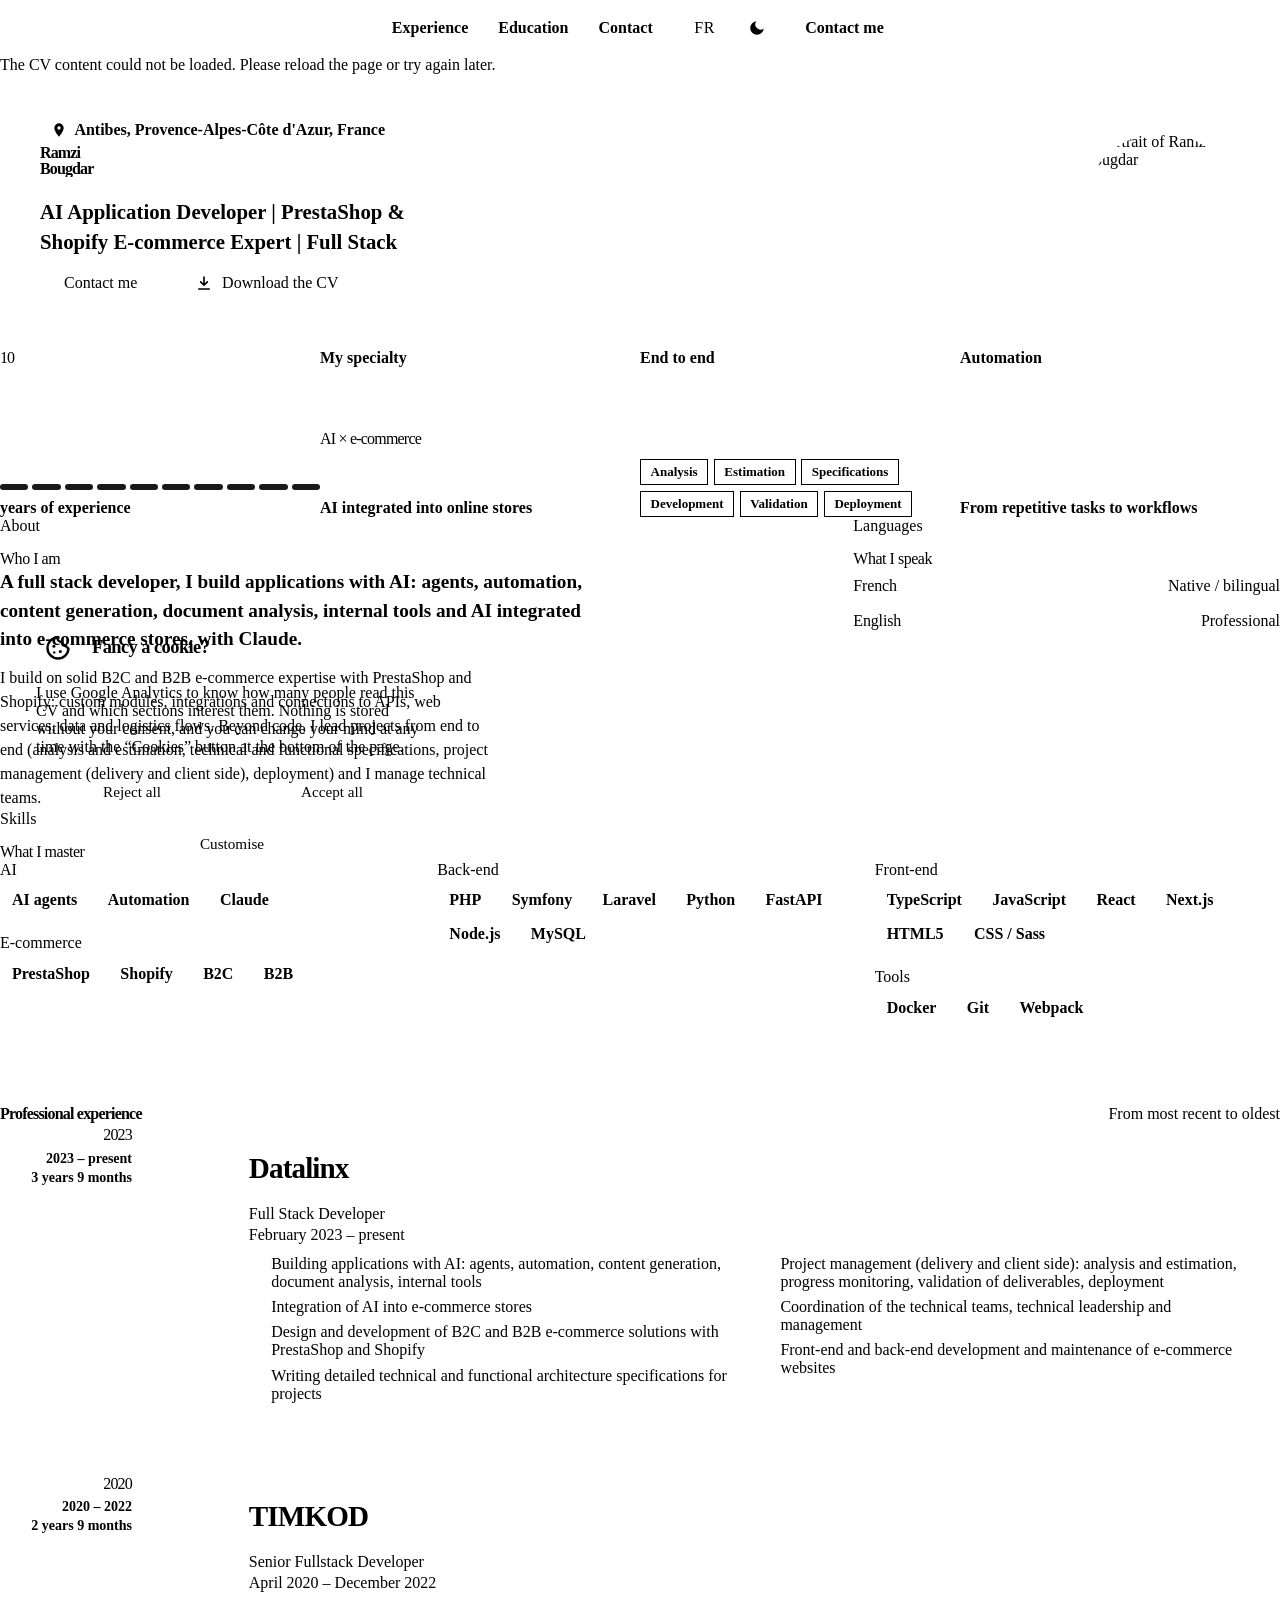
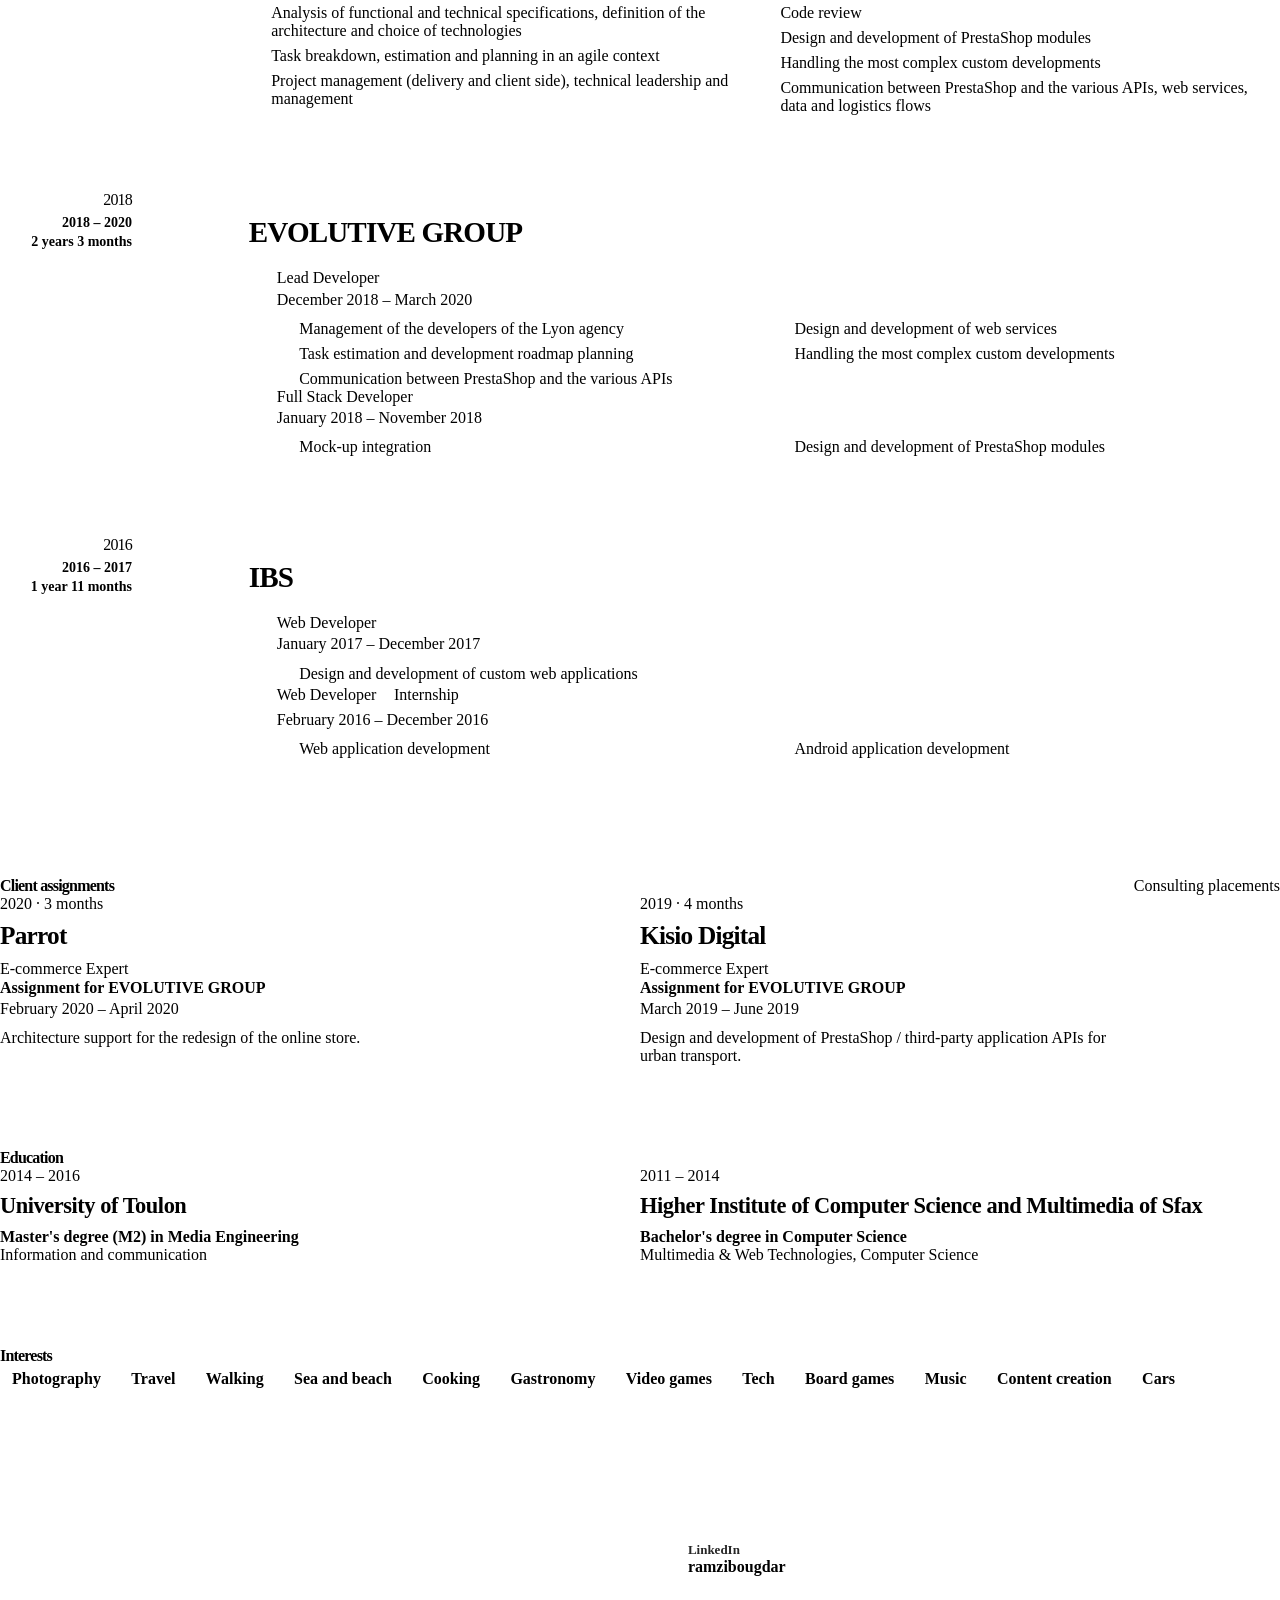
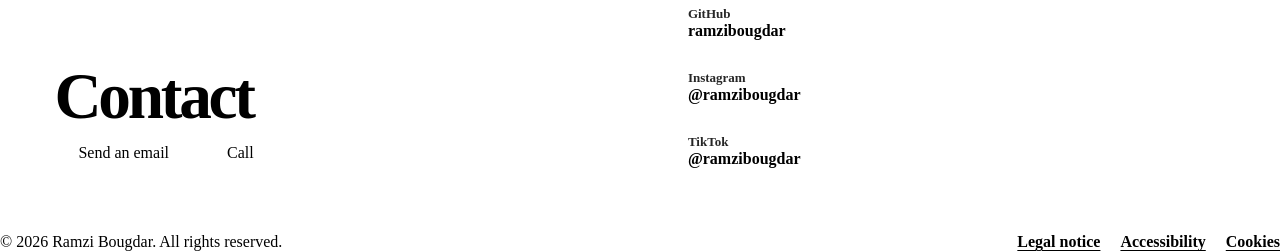
==== en/index.html @ 8396e228 "Fix dateModified format and keep the wide share image - ProfilePage.dateModified is now a full ISO 8" ====
<!DOCTYPE html>
<html lang="en" data-root="../">
<head>
  <meta charset="utf-8">
  <meta name="viewport" content="width=device-width, initial-scale=1">
  <!-- Search engine title (~60 characters) and description (~150 characters) of this language page -->
  <title>Ramzi Bougdar – AI Application Developer &amp; E-commerce Expert</title>
  <meta name="description" content="Full stack developer in Antibes, France: AI applications with Claude (agents, automation) and B2C/B2B e-commerce solutions on PrestaShop and Shopify.">
  <meta name="color-scheme" content="light dark">
  <!--
    Google Consent Mode v2: every storage is denied by default, before Google Tag Manager loads.
    A choice made in the cookie banner (js/consent.js, localStorage "consent", 6 months) is applied at once.
  -->
  <script>
    window.dataLayer = window.dataLayer || [];
    function gtag() { window.dataLayer.push(arguments); }
    gtag('consent', 'default', {
      ad_storage: 'denied', ad_user_data: 'denied', ad_personalization: 'denied',
      analytics_storage: 'denied', functionality_storage: 'granted', security_storage: 'granted',
      wait_for_update: 500
    });
    gtag('set', 'ads_data_redaction', true);
    (function () {
      var c = null;
      try { c = JSON.parse(localStorage.getItem('consent')); } catch (e) { /* storage unavailable */ }
      if (c && c.version === 1 && Date.now() - c.date < 182 * 24 * 3600 * 1000) {
        var ads = c.ads ? 'granted' : 'denied';
        gtag('consent', 'update', { analytics_storage: c.analytics ? 'granted' : 'denied', ad_storage: ads, ad_user_data: ads, ad_personalization: ads });
      }
    })();
  </script>
  <!-- Google Tag Manager -->
  <script>(function(w,d,s,l,i){w[l]=w[l]||[];w[l].push({'gtm.start':
  new Date().getTime(),event:'gtm.js'});var f=d.getElementsByTagName(s)[0],
  j=d.createElement(s),dl=l!='dataLayer'?'&l='+l:'';j.async=true;j.src=
  'https://www.googletagmanager.com/gtm.js?id='+i+dl;f.parentNode.insertBefore(j,f);
  })(window,document,'script','dataLayer','GTM-W86L38PQ');</script>
  <!-- End Google Tag Manager -->
  <!-- Canonical, language alternates and social cards, generated by scripts/generate-metadata.js -->
  <link rel="canonical" href="https://ramzibougdar.github.io/en/">
  <link rel="alternate" hreflang="en" href="https://ramzibougdar.github.io/en/">
  <link rel="alternate" hreflang="fr" href="https://ramzibougdar.github.io/fr/">
  <link rel="alternate" hreflang="x-default" href="https://ramzibougdar.github.io/">
  <meta property="og:type" content="profile">
  <meta property="og:site_name" content="Ramzi Bougdar">
  <meta property="og:title" content="Ramzi Bougdar – AI Application Developer &amp; E-commerce Expert">
  <meta property="og:description" content="Full stack developer in Antibes, France: AI applications with Claude (agents, automation) and B2C/B2B e-commerce solutions on PrestaShop and Shopify.">
  <meta property="og:url" content="https://ramzibougdar.github.io/en/">
  <meta property="og:locale" content="en_GB">
  <meta property="og:locale:alternate" content="fr_FR">
  <meta property="og:image" content="https://ramzibougdar.github.io/assets/img/og-image.png">
  <meta property="og:image:width" content="1200">
  <meta property="og:image:height" content="630">
  <meta property="og:image:alt" content="Ramzi Bougdar">
  <meta name="twitter:card" content="summary_large_image">
  <!-- /generated links -->
  <!-- Tab and home-screen icons (assets/icons/, favicon.ico at the root) -->
  <link rel="icon" href="../favicon.ico" sizes="48x48">
  <link rel="icon" type="image/png" sizes="32x32" href="../assets/icons/favicon-32.png">
  <link rel="icon" type="image/png" sizes="192x192" href="../assets/icons/icon-192.png">
  <link rel="apple-touch-icon" href="../assets/icons/apple-touch-icon.png">

  <!--
    Theme anti-flash script: runs before the first paint.
    It applies the theme forced by the URL (?theme=, not remembered) or the stored theme,
    and flags that JavaScript is active. With no choice, the CSS follows the system preference.
  -->
  <script>
    (function () {
      var root = document.documentElement;
      root.classList.add('js');
      var theme = new URLSearchParams(window.location.search).get('theme');
      try {
        theme = theme || localStorage.getItem('theme');
      } catch (e) { /* storage unavailable: keep the system preference */ }
      if (theme === 'light' || theme === 'dark') {
        root.setAttribute('data-theme', theme);
      }
      // Safety net: if a script fails to load, hidden content is revealed after 3 s.
      window.setTimeout(function () { root.classList.add('cv-ready'); }, 3000);
    })();
  </script>

  <!-- Fonts: Unbounded (headings, stats) and Manrope (text), variable versions -->
  <link rel="preconnect" href="https://fonts.googleapis.com">
  <link rel="preconnect" href="https://fonts.gstatic.com" crossorigin>
  <link rel="stylesheet" href="https://fonts.googleapis.com/css2?family=Manrope:wght@400..800&amp;family=Unbounded:wght@500..900&amp;display=swap">

  <link rel="stylesheet" href="../css/tokens.css">
  <link rel="stylesheet" href="../css/style.css">
  <link rel="stylesheet" href="../css/print.css" media="print">
  <link rel="stylesheet" href="../css/pdf.css" media="print">

  <!-- Scripts (defer: run in this order, after HTML parsing; work over file://).
       1. Data, language strings, calculations and logo paths, 2. rendering and UI (work on their own),
       3. GSAP 3.13.0 from cdnjs (pinned version + SRI), 4. animation module (inert without GSAP). -->
  <script src="../data/cv.js" defer></script>
  <script src="../js/i18n.js" defer></script>
  <script src="../js/calc.js" defer></script>
  <script src="../js/icons.js" defer></script>
  <script src="../js/main.js" defer></script>
  <script src="../js/consent.js" defer></script>
  <script src="https://cdnjs.cloudflare.com/ajax/libs/gsap/3.13.0/gsap.min.js" integrity="sha512-NcZdtrT77bJr4STcmsGAESr06BYGE8woZdSdEgqnpyqac7sugNO+Tr4bGwGF3MsnEkGKhU2KL2xh6Ec+BqsaHA==" crossorigin="anonymous" referrerpolicy="no-referrer" defer></script>
  <script src="https://cdnjs.cloudflare.com/ajax/libs/gsap/3.13.0/ScrollTrigger.min.js" integrity="sha512-P2IDYZfqSwjcSjX0BKeNhwRUH8zRPGlgcWl5n6gBLzdi4Y5/0O4zaXrtO4K9TZK6Hn1BenYpKowuCavNandERg==" crossorigin="anonymous" referrerpolicy="no-referrer" defer></script>
  <script src="../js/animations.js" defer></script>
  <!-- Structured data (schema.org JSON-LD), generated from data/cv.js by scripts/generate-metadata.js -->
  <script type="application/ld+json">
  {
    "@context": "https://schema.org",
    "@type": "ProfilePage",
    "@id": "https://ramzibougdar.github.io/en/",
    "url": "https://ramzibougdar.github.io/en/",
    "inLanguage": "en",
    "dateModified": "2026-10-17T00:00:00+02:00",
    "mainEntity": {
      "@type": "Person",
      "@id": "https://ramzibougdar.github.io/#person",
      "name": "Ramzi Bougdar",
      "url": "https://ramzibougdar.github.io/",
      "jobTitle": "AI Application Developer | PrestaShop & Shopify E-commerce Expert | Full Stack",
      "description": "A full stack developer, I build applications with AI: agents, automation, content generation, document analysis, internal tools and AI integrated into e-commerce stores, with Claude.",
      "image": "https://ramzibougdar.github.io/assets/img/ramzi-bougdar.jpg",
      "address": {
        "@type": "PostalAddress",
        "addressLocality": "Antibes",
        "addressRegion": "Provence-Alpes-Côte d'Azur",
        "addressCountry": "France"
      },
      "worksFor": {
        "@type": "Organization",
        "name": "Datalinx"
      },
      "alumniOf": [
        {
          "@type": "EducationalOrganization",
          "name": "University of Toulon"
        },
        {
          "@type": "EducationalOrganization",
          "name": "Higher Institute of Computer Science and Multimedia of Sfax"
        }
      ],
      "knowsAbout": [
        "AI agents",
        "Automation",
        "Claude",
        "PrestaShop",
        "Shopify",
        "B2C",
        "B2B",
        "PHP",
        "Symfony",
        "Laravel",
        "Python",
        "FastAPI",
        "Node.js",
        "MySQL",
        "TypeScript",
        "JavaScript",
        "React",
        "Next.js",
        "HTML5",
        "CSS / Sass",
        "Docker",
        "Git",
        "Webpack"
      ],
      "knowsLanguage": [
        "French",
        "English"
      ],
      "sameAs": [
        "https://www.linkedin.com/in/ramzibougdar",
        "https://github.com/ramzibougdar",
        "https://www.instagram.com/ramzibougdar/",
        "https://www.tiktok.com/@ramzibougdar"
      ]
    }
  }
  </script>
</head>
<body>
  <!-- Skip link: first focusable element on the page -->
  <a class="skip-link" href="#content">Skip to content</a>

  <!-- Cookie banner (js/consent.js, Google Consent Mode v2): non-modal dialog shown while no choice
       is stored, and from the "Cookies" footer button. Never shown without JavaScript (nothing is measured then). -->
  <dialog id="consent" class="consent" aria-labelledby="title-consent" aria-describedby="text-consent">
    <div class="consent__header">
      <span class="consent__icon"><svg aria-hidden="true" focusable="false" width="28" height="28" viewBox="0 0 24 24"><path d="M21 12.3A9 9 0 1 1 11.7 3a3 3 0 0 0 3.6 3.6 3 3 0 0 0 3.6 3.6 3 3 0 0 0 2.1 2.1Z" fill="none" stroke="currentColor" stroke-width="2" stroke-linejoin="round"/><circle cx="8.5" cy="10.5" r="1.3" fill="currentColor"/><circle cx="14" cy="15" r="1.3" fill="currentColor"/><circle cx="8.8" cy="15.8" r="1" fill="currentColor"/></svg></span>
      <h2 id="title-consent" class="consent__title">Fancy a cookie?</h2>
    </div>
    <p id="text-consent">I use Google Analytics to know how many people read this CV and which sections interest them. Nothing is stored without your consent, and you can change your mind at any time with the “Cookies” button at the bottom of the page.</p>
    <form class="consent__choices" hidden>
      <fieldset>
        <legend class="visually-hidden">Your choices, purpose by purpose</legend>
        <label class="consent__option"><input type="checkbox" name="analytics"><span class="consent__switch" aria-hidden="true"></span><span><strong>Audience measurement</strong><small>Google Analytics: pages viewed, visit length, device type, country.</small></span></label>
        <label class="consent__option"><input type="checkbox" name="ads"><span class="consent__switch" aria-hidden="true"></span><span><strong>Advertising</strong><small>Google: visit data shared for personalised advertising (Google Signals, Google Ads).</small></span></label>
      </fieldset>
    </form>
    <div class="consent__actions">
      <button type="button" class="button button--inverse" data-consent="deny">Reject all</button>
      <button type="button" class="button button--inverse" data-consent="accept">Accept all</button>
      <button type="button" class="button button--light" data-consent="customize" aria-expanded="false">Customise</button>
      <button type="button" class="button button--light" data-consent="save" hidden>Save my choices</button>
    </div>
  </dialog>

  <!-- ========== Sticky floating bar (M10 progress, M12 menu, M13 theme) ========== -->
  <header class="bar">
    <div class="bar__inner">
      <nav id="menu" class="menu" aria-label="Sections">
        <ul class="menu__list">
          <li><a href="#experience">Experience</a></li>
          <li><a href="#education">Education</a></li>
          <li><a href="#contact">Contact</a></li>
        </ul>
      </nav>

      <div class="bar__actions">
      <!-- Language switch: link to the same page in the other language (same anchors) -->
      <a class="lang-switch" href="../fr/" hreflang="fr" lang="fr" data-lang-switch>FR<span class="visually-hidden"> – version française</span></a>

      <!-- Light/dark toggle: aria-pressed="true" when the dark theme is active -->
      <button type="button" id="theme-button" class="button-round" aria-pressed="false">
        <svg class="icon-moon" aria-hidden="true" focusable="false" width="18" height="18" viewBox="0 0 24 24"><path d="M21 12.8A9 9 0 1 1 11.2 3a7 7 0 0 0 9.8 9.8z" fill="currentColor"/></svg>
        <svg class="icon-sun" aria-hidden="true" focusable="false" width="20" height="20" viewBox="0 0 24 24"><circle cx="12" cy="12" r="4.5" fill="currentColor"/><path d="M12 2v2.5M12 19.5V22M4.2 4.2l1.8 1.8M18 18l1.8 1.8M2 12h2.5M19.5 12H22M4.2 19.8 6 18M18 6l1.8-1.8" stroke="currentColor" stroke-width="2" stroke-linecap="round"/></svg>
        <span class="visually-hidden">Dark theme</span>
      </button>

      <!-- Menu button: shown only on small screens when JavaScript is active -->
      <button type="button" id="menu-button" class="button-round bar__menu" aria-expanded="false" aria-controls="menu">
        <svg aria-hidden="true" focusable="false" width="20" height="20" viewBox="0 0 24 24"><path d="M4 7h16M4 12h16M4 17h16" stroke="currentColor" stroke-width="2" stroke-linecap="round" fill="none"/></svg>
        <span class="visually-hidden">Menu</span>
      </button>

      <a class="bar__cta" href="#contact">Contact me</a>
      </div>
    </div>
    <!-- Reading progress, at the top of the page across the full width -->
    <div class="progress" aria-hidden="true"><span data-anim="progress"></span></div>
  </header>

  <main id="content" tabindex="-1">
    <!-- Error area announced to assistive technologies (CV failed to load) -->
    <div id="error" class="error" role="alert" hidden></div>

    <!-- ========== Opening bento (M1 entrance, M2 counters, M3 halos, M4 tilt) ========== -->
    <div class="bento" id="top">
      <section class="tile tile--hero" aria-labelledby="name" data-anim="hero">
        <div class="halos" aria-hidden="true">
          <span class="halo halo--1" data-anim="halo"></span>
          <span class="halo halo--2" data-anim="halo"></span>
          <span class="halo halo--3" data-anim="halo"></span>
        </div>
        <div class="hero__top">
          <p class="hero__location" data-anim="hero-text"><svg class="hero__pin" aria-hidden="true" focusable="false" width="16" height="16" viewBox="0 0 24 24"><path d="M12 2a7 7 0 0 0-7 7c0 5.2 7 13 7 13s7-7.8 7-13a7 7 0 0 0-7-7zm0 9.5A2.5 2.5 0 1 1 12 6.5a2.5 2.5 0 0 1 0 5z" fill="currentColor"/></svg><span data-render="location"><!-- prerendered -->Antibes, Provence-Alpes-Côte d'Azur, France<!-- /prerendered --></span></p>
          <!-- Optional photo (profile.photo in data/cv.js): rendered only when it is set -->
          <div class="hero__photo" data-render="photo" data-anim="hero-text"><!-- prerendered --><img src="../assets/img/ramzi-bougdar.jpg" alt="Portrait of Ramzi Bougdar" width="400" height="400" decoding="async" fetchpriority="high"><!-- /prerendered --></div>
        </div>
        <div>
          <h1 id="name" data-render="name"><!-- prerendered --><span class="visually-hidden">Ramzi Bougdar</span><span aria-hidden="true"><span class="name__word"><span class="name__letter" data-anim="name-letter">R</span><span class="name__letter" data-anim="name-letter">a</span><span class="name__letter" data-anim="name-letter">m</span><span class="name__letter" data-anim="name-letter">z</span><span class="name__letter" data-anim="name-letter">i</span></span><span class="name__word"><span class="name__letter" data-anim="name-letter">B</span><span class="name__letter" data-anim="name-letter">o</span><span class="name__letter" data-anim="name-letter">u</span><span class="name__letter" data-anim="name-letter">g</span><span class="name__letter" data-anim="name-letter">d</span><span class="name__letter" data-anim="name-letter">a</span><span class="name__letter" data-anim="name-letter">r</span></span></span><!-- /prerendered --></h1>
          <p class="hero__title" data-render="title" data-anim="hero-text"><!-- prerendered -->AI Application Developer | PrestaShop &amp; Shopify E-commerce Expert | Full Stack<!-- /prerendered --></p>
        </div>
        <div class="hero__actions" data-anim="hero-text">
          <a class="button button--primary" href="#contact">Contact me</a>
          <!-- Download link for the static PDF; replaced by « Imprimer » if the file is missing -->
          <a id="pdf-button" class="button button--light" href="../assets/CV-Ramzi-Bougdar-en.pdf" download>
            <svg aria-hidden="true" focusable="false" width="18" height="18" viewBox="0 0 24 24"><path d="M12 4v11m0 0-4.5-4.5M12 15l4.5-4.5M5 20h14" fill="none" stroke="currentColor" stroke-width="2.2" stroke-linecap="round" stroke-linejoin="round"/></svg>
            Download the CV<span class="visually-hidden"> (PDF)</span>
          </a>
        </div>
      </section>

      <div class="bento__stats" data-render="stats"><!-- prerendered --><p class="tile stat stat--accent stat--wide" data-anim="tile" data-anim-tilt="4"><data class="stat__value" value="10" data-anim="counter"><span aria-hidden="true">10</span><span class="visually-hidden">10</span></data><span class="stat__bottom"><span class="stat__ticks" aria-hidden="true"><i></i><i></i><i></i><i></i><i></i><i></i><i></i><i></i><i></i><i></i></span><span class="stat__label"> years of experience</span></span></p><div class="tile stat strength stat--gradient" data-anim="tile" data-anim-tilt="4"><span class="stat__label">My specialty</span><p class="strength__title"><span class="nowrap">AI</span> <span class="nowrap">×</span> <span class="nowrap">e-commerce</span></p><p class="strength__detail">AI integrated into online stores</p></div><div class="tile stat strength stat--active" data-anim="tile" data-anim-tilt="4"><span class="stat__label">End to end</span><ol class="strength__steps"><li>Analysis</li><li>Estimation</li><li>Specifications</li><li>Development</li><li>Validation</li><li>Deployment</li></ol></div><div class="tile stat strength stat--warm" data-anim="tile" data-anim-tilt="4"><span class="stat__label">Automation</span><p class="strength__detail">From repetitive tasks to workflows</p></div><!-- /prerendered --></div>

      <section id="about" class="tile tile--about" aria-labelledby="title-about" tabindex="-1" data-anim="tile">
        <h2 class="tile__title" id="title-about">About</h2>
        <p class="tile__tagline">Who I am</p>
        <div data-render="about"><!-- prerendered --><p class="about__text">A full stack developer, I build applications with AI: agents, automation, content generation, document analysis, internal tools and AI integrated into e-commerce stores, with Claude.</p><p class="about__text">I build on solid B2C and B2B e-commerce expertise with PrestaShop and Shopify: custom modules, integrations and connections to APIs, web services, data and logistics flows. Beyond code, I lead projects from end to end (analysis and estimation, technical and functional specifications, project management (delivery and client side), deployment) and I manage technical teams.</p><!-- /prerendered --></div>
      </section>

      <section id="languages" class="tile tile--languages" aria-labelledby="title-languages" tabindex="-1" data-anim="tile">
        <h2 class="tile__title" id="title-languages">Languages</h2>
        <p class="tile__tagline">What I speak</p>
        <div data-render="languages"><!-- prerendered --><ul class="languages"><li><span class="languages__name">French</span><span class="small">Native / bilingual</span></li><li><span class="languages__name">English</span><span class="small">Professional</span></li></ul><!-- /prerendered --></div>
      </section>

      <section id="skills" class="tile tile--skills" aria-labelledby="title-skills" tabindex="-1" data-anim="tile">
        <h2 class="tile__title" id="title-skills">Skills</h2>
        <p class="tile__tagline">What I master</p>
        <div data-render="skills"><!-- prerendered --><dl class="skills"><div class="skills__group"><dt>AI</dt><dd><ul class="tags"><li>AI agents</li><li>Automation</li><li>Claude</li></ul></dd></div><div class="skills__group"><dt>E-commerce</dt><dd><ul class="tags"><li>PrestaShop</li><li>Shopify</li><li>B2C</li><li>B2B</li></ul></dd></div><div class="skills__group"><dt>Back-end</dt><dd><ul class="tags"><li>PHP</li><li>Symfony</li><li>Laravel</li><li>Python</li><li>FastAPI</li><li>Node.js</li><li>MySQL</li></ul></dd></div><div class="skills__group"><dt>Front-end</dt><dd><ul class="tags"><li>TypeScript</li><li>JavaScript</li><li>React</li><li>Next.js</li><li>HTML5</li><li>CSS / Sass</li></ul></dd></div><div class="skills__group"><dt>Tools</dt><dd><ul class="tags"><li>Docker</li><li>Git</li><li>Webpack</li></ul></dd></div></dl><!-- /prerendered --></div>
      </section>
    </div>

    <!-- ========== Work experience: timeline (M7, M8, M9) ========== -->
    <section id="experience" class="section" aria-labelledby="title-experience" tabindex="-1">
      <div class="section__header" data-anim="reveal">
        <h2 id="title-experience">Professional experience</h2>
        <p class="small">From most recent to oldest</p>
      </div>
      <div data-render="timeline"><!-- prerendered --><div class="timeline-frame"><div class="timeline__rail" aria-hidden="true"><span class="timeline__line" data-anim="line"></span></div><ol class="timeline" reversed=""><li class="step step--current" id="exp-0"><div class="step__date" data-anim="date"><span class="step__year">2023</span><span class="step__range"><span>2023 – present</span><span>3 years 9 months</span></span></div><div class="step__node" aria-hidden="true"><i data-anim="node"></i></div><article class="step__tile" aria-labelledby="title-exp-0" data-anim="reveal"><header class="card__header"><h3 id="title-exp-0">Datalinx</h3></header><div class="positions" id="body-0"><div class="position"><h4>Full Stack Developer</h4><p class="position__meta"><time datetime="2023-02">February 2023</time> – present</p><ul class="position__missions"><li>Building applications with AI: agents, automation, content generation, document analysis, internal tools</li><li>Integration of AI into e-commerce stores</li><li>Design and development of B2C and B2B e-commerce solutions with PrestaShop and Shopify</li><li>Writing detailed technical and functional architecture specifications for projects</li><li>Project management (delivery and client side): analysis and estimation, progress monitoring, validation of deliverables, deployment</li><li>Coordination of the technical teams, technical leadership and management</li><li>Front-end and back-end development and maintenance of e-commerce websites</li></ul></div></div></article></li><li class="step" id="exp-1"><div class="step__date" data-anim="date"><span class="step__year">2020</span><span class="step__range"><span>2020 – 2022</span><span>2 years 9 months</span></span></div><div class="step__node" aria-hidden="true"><i data-anim="node"></i></div><article class="step__tile" aria-labelledby="title-exp-1" data-anim="reveal"><header class="card__header"><h3 id="title-exp-1">TIMKOD</h3></header><div class="positions" id="body-1"><div class="position"><h4>Senior Fullstack Developer</h4><p class="position__meta"><time datetime="2020-04">April 2020</time> – <time datetime="2022-12">December 2022</time></p><ul class="position__missions"><li>Analysis of functional and technical specifications, definition of the architecture and choice of technologies</li><li>Task breakdown, estimation and planning in an agile context</li><li>Project management (delivery and client side), technical leadership and management</li><li>Code review</li><li>Design and development of PrestaShop modules</li><li>Handling the most complex custom developments</li><li>Communication between PrestaShop and the various APIs, web services, data and logistics flows</li></ul></div></div></article></li><li class="step" id="exp-4"><div class="step__date" data-anim="date"><span class="step__year">2018</span><span class="step__range"><span>2018 – 2020</span><span>2 years 3 months</span></span></div><div class="step__node" aria-hidden="true"><i data-anim="node"></i></div><article class="step__tile" aria-labelledby="title-exp-4" data-anim="reveal"><header class="card__header"><h3 id="title-exp-4">EVOLUTIVE GROUP</h3></header><div class="positions positions--multi" id="body-2"><div class="position"><h4>Lead Developer</h4><p class="position__meta"><time datetime="2018-12">December 2018</time> – <time datetime="2020-03">March 2020</time></p><ul class="position__missions"><li>Management of the developers of the Lyon agency</li><li>Task estimation and development roadmap planning</li><li>Communication between PrestaShop and the various APIs</li><li>Design and development of web services</li><li>Handling the most complex custom developments</li></ul></div><div class="position"><h4>Full Stack Developer</h4><p class="position__meta"><time datetime="2018-01">January 2018</time> – <time datetime="2018-11">November 2018</time></p><ul class="position__missions"><li>Mock-up integration</li><li>Design and development of PrestaShop modules</li></ul></div></div></article></li><li class="step" id="exp-5"><div class="step__date" data-anim="date"><span class="step__year">2016</span><span class="step__range"><span>2016 – 2017</span><span>1 year 11 months</span></span></div><div class="step__node" aria-hidden="true"><i data-anim="node"></i></div><article class="step__tile" aria-labelledby="title-exp-5" data-anim="reveal"><header class="card__header"><h3 id="title-exp-5">IBS</h3></header><div class="positions positions--multi" id="body-3"><div class="position"><h4>Web Developer</h4><p class="position__meta"><time datetime="2017-01">January 2017</time> – <time datetime="2017-12">December 2017</time></p><ul class="position__missions"><li>Design and development of custom web applications</li></ul></div><div class="position"><h4>Web Developer<span class="badge badge--internship">Internship</span></h4><p class="position__meta"><time datetime="2016-02">February 2016</time> – <time datetime="2016-12">December 2016</time></p><ul class="position__missions"><li>Web application development</li><li>Android application development</li></ul></div></div></article></li></ol></div><!-- /prerendered --></div>
    </section>

    <!-- ========== Client missions (positions of type "mission") ========== -->
    <section id="missions" class="section" aria-labelledby="title-missions" tabindex="-1">
      <div class="section__header" data-anim="reveal">
        <h2 id="title-missions">Client assignments</h2>
        <p class="small">Consulting placements</p>
      </div>
      <div data-render="missions"><!-- prerendered --><ul class="missions"><li class="tile tile--mission" id="exp-2" data-anim="reveal"><p class="small">2020<span aria-hidden="true"> · </span>3 months</p><h3 id="title-exp-2">Parrot</h3><div class="position"><h4>E-commerce Expert</h4><p class="position__via">Assignment for EVOLUTIVE GROUP</p><p class="position__meta"><time datetime="2020-02">February 2020</time> – <time datetime="2020-04">April 2020</time></p><p class="position__desc">Architecture support for the redesign of the online store.</p></div></li><li class="tile tile--mission" id="exp-3" data-anim="reveal"><p class="small">2019<span aria-hidden="true"> · </span>4 months</p><h3 id="title-exp-3">Kisio Digital</h3><div class="position"><h4>E-commerce Expert</h4><p class="position__via">Assignment for EVOLUTIVE GROUP</p><p class="position__meta"><time datetime="2019-03">March 2019</time> – <time datetime="2019-06">June 2019</time></p><p class="position__desc">Design and development of PrestaShop / third-party application APIs for urban transport.</p></div></li></ul><!-- /prerendered --></div>
    </section>

    <!-- ========== Education ========== -->
    <section id="education" class="section" aria-labelledby="title-education" tabindex="-1">
      <div class="section__header" data-anim="reveal"><h2 id="title-education">Education</h2></div>
      <div data-render="education"><!-- prerendered --><ul class="education"><li class="tile tile--education" data-anim="reveal"><p class="small"><time datetime="2014">2014</time> – <time datetime="2016">2016</time></p><h3>University of Toulon</h3><p class="education__degree">Master's degree (M2) in Media Engineering</p><p class="small">Information and communication</p></li><li class="tile tile--education" data-anim="reveal"><p class="small"><time datetime="2011">2011</time> – <time datetime="2014">2014</time></p><h3>Higher Institute of Computer Science and Multimedia of Sfax</h3><p class="education__degree">Bachelor's degree in Computer Science</p><p class="small">Multimedia &amp; Web Technologies, Computer Science</p></li></ul><!-- /prerendered --></div>
    </section>

    <section id="hobbies" class="section" aria-labelledby="title-hobbies" tabindex="-1">
      <div class="section__header" data-anim="reveal"><h2 id="title-hobbies">Interests</h2></div>
      <div data-render="hobbies"><!-- prerendered --><div class="tile" data-anim="reveal"><ul class="tags"><li>Photography</li><li>Travel</li><li>Walking</li><li>Sea and beach</li><li>Cooking</li><li>Gastronomy</li><li>Video games</li><li>Tech</li><li>Board games</li><li>Music</li><li>Content creation</li><li>Cars</li></ul></div><!-- /prerendered --></div>
    </section>

    <!-- ========== Contact ========== -->
    <section id="contact" class="section tile tile--contact" aria-labelledby="title-contact" tabindex="-1" data-anim="reveal">
      <div class="contact__header">
        <h2 id="title-contact">Contact</h2>
        <!-- Email and phone: inserted into the page only on click (no bots, no indexing) -->
        <div class="contact__actions" data-render="contact-actions"><!-- prerendered --><a href="#contact" class="button button--inverse contact__direct" data-label="Email"><span>Send an email</span></a><a href="#contact" class="button button--inverse contact__direct" data-label="Phone"><span>Call</span></a><!-- /prerendered --></div>
      </div>
      <div data-render="contact"><!-- prerendered --><ul class="contact__links" id="contact-list"><li><a href="https://www.linkedin.com/in/ramzibougdar?utm_source=website&utm_campaign=github" target="_blank" rel="noopener"><span class="contact__text"><small>LinkedIn</small>ramzibougdar</span><span class="visually-hidden"> (new tab)</span></a></li><li><a href="https://github.com/ramzibougdar?utm_source=website&utm_campaign=github" target="_blank" rel="noopener"><span class="contact__text"><small>GitHub</small>ramzibougdar</span><span class="visually-hidden"> (new tab)</span></a></li><li><a href="https://www.instagram.com/ramzibougdar/?utm_source=website&utm_campaign=github" target="_blank" rel="noopener"><span class="contact__text"><small>Instagram</small>@ramzibougdar</span><span class="visually-hidden"> (new tab)</span></a></li><li><a href="https://www.tiktok.com/@ramzibougdar?utm_source=website&utm_campaign=github" target="_blank" rel="noopener"><span class="contact__text"><small>TikTok</small>@ramzibougdar</span><span class="visually-hidden"> (new tab)</span></a></li></ul><!-- /prerendered --></div>
    </section>
  </main>

  <footer class="footer">
    <p data-render="signature"><!-- prerendered -->© 2026 Ramzi Bougdar. All rights reserved.<!-- /prerendered --></p>
    <!-- Footer dialogs (main.js); without JavaScript, the links anchor to the same content -->
    <ul class="footer__links">
      <li><a class="footer__link" href="#legal" aria-haspopup="dialog">Legal notice</a></li>
      <li><a class="footer__link" href="#accessibility" aria-haspopup="dialog">Accessibility</a></li>
      <li><button type="button" class="footer__link" data-consent-open>Cookies</button></li>
    </ul>
  </footer>

  <!-- Legal notice: native modal (showModal), shown inline without JavaScript -->
  <dialog id="legal" class="modal" aria-labelledby="title-legal">
    <div class="modal__header">
      <h2 id="title-legal">Legal notice</h2>
      <form method="dialog">
        <button type="submit" class="button-round modal__close">
          <svg aria-hidden="true" focusable="false" width="18" height="18" viewBox="0 0 24 24"><path d="M6 6l12 12M18 6 6 18" fill="none" stroke="currentColor" stroke-width="2.4" stroke-linecap="round"/></svg>
          <span class="visually-hidden">Close</span>
        </button>
      </form>
    </div>
    <div class="modal__body">
      <h3>Publisher</h3>
      <p>This site is the personal CV of Ramzi Bougdar, who publishes it as a private individual. Publication director: Ramzi Bougdar. To reach him, <a href="#contact" data-close-modal>use the Contact section</a>.</p>

      <h3>Hosting</h3>
      <p>GitHub Pages, a service of GitHub, Inc., 88 Colin P. Kelly Jr. Street, San Francisco, CA 94107, United States. Phone: +1 877 448 4820.</p>

      <h3>Intellectual property</h3>
      <p>The texts and the photo on this site belong to Ramzi Bougdar; reproducing them without permission is prohibited. The names and logos of the technologies mentioned are trademarks of their respective owners; their pictograms come from Simple Icons (CC0 licence). Unbounded and Manrope fonts (SIL Open Font License); animations made with GSAP.</p>

      <h3>Personal data and cookies</h3>
      <p>This site collects no data through forms. Only with your consent, it measures its audience with Google Analytics, loaded by Google Tag Manager: pages viewed, visit length, device type and country, as statistics. Google Analytics then sets the <code>_ga</code> and <code>_ga_*</code> cookies (13 months at most). This data is processed by Google Ireland Ltd and may be transferred to the United States (Data Privacy Framework).</p>
      <p>Until you accept, no cookie is set (Google Consent Mode, version 2). Your choice is kept for 6 months on your device; you can change or withdraw it at any time with the “Cookies” button at the bottom of the page. Your browser also stores the theme and the language you chose; these preferences are sent to no one.</p>
      <p>To display the page, your IP address is sent to the host (GitHub), to Google Tag Manager and to the services that provide the fonts (Google Fonts) and the animation library (cdnjs, Cloudflare), under their own privacy policies.</p>
      <p>For any question about your data, <a href="#contact" data-close-modal>write to me from the Contact section</a>.</p>

      <p class="small">Last updated: 17 October 2026.</p>
    </div>
  </dialog>

  <!-- Accessibility statement: native modal dialog (showModal), shown inline on the page without JavaScript -->
  <dialog id="accessibility" class="modal" aria-labelledby="title-accessibility">
    <div class="modal__header">
      <h2 id="title-accessibility">Accessibility</h2>
      <form method="dialog">
        <button type="submit" class="button-round modal__close">
          <svg aria-hidden="true" focusable="false" width="18" height="18" viewBox="0 0 24 24"><path d="M6 6l12 12M18 6 6 18" fill="none" stroke="currentColor" stroke-width="2.4" stroke-linecap="round"/></svg>
          <span class="visually-hidden">Close</span>
        </button>
      </form>
    </div>
    <div class="modal__body">
      <p>This site aims to comply with <abbr title="Référentiel général d'amélioration de l'accessibilité" lang="fr">RGAA</abbr> 4.1, the French accessibility standard based on <abbr title="Web Content Accessibility Guidelines">WCAG</abbr> 2.1 level AA.</p>

      <h3>Compliance status</h3>
      <p>A self-assessment was carried out on 17 October 2026. No non-compliance was found on the applicable criteria. This is not a certified audit.</p>

      <h3>What is taken into account</h3>
      <ul>
        <li>Full keyboard navigation, with an always visible focus and a “Skip to content” link.</li>
        <li>Text contrast of at least 4.5:1, in both the light and the dark theme.</li>
        <li>Animations turned off if your system asks to reduce motion.</li>
        <li>Readable display in high contrast mode, with zoom up to 200% and on a 320 px screen.</li>
        <li>Content available without JavaScript, and a tagged PDF CV.</li>
      </ul>

      <h3>Known limitation</h3>
      <p>On the French version, a few common English terms (“Full Stack”, “workflows”) are not flagged as English to screen readers.</p>

      <h3>Tests carried out</h3>
      <p>axe-core, Lighthouse and the W3C validator, in Chrome, completed by manual checks: keyboard, text spacing, reduced motion and high contrast.</p>

      <h3>A problem?</h3>
      <p>If some content is not accessible to you, <a href="#contact" data-close-modal>write to me from the Contact section</a>: I will reply and send you the information in another form.</p>
    </div>
  </dialog>

  <!-- Back to top: anchor link (M11 scroll in animations.js), visible once past the hero -->
  <a class="back-to-top" href="#top">
    <svg aria-hidden="true" focusable="false" width="20" height="20" viewBox="0 0 24 24"><path d="M12 19V5m0 0-6 6m6-6 6 6" fill="none" stroke="currentColor" stroke-width="2.4" stroke-linecap="round" stroke-linejoin="round"/></svg>
    <span class="visually-hidden">Back to top of the page</span>
  </a>
</body>
</html>
---- css/style.css ----
/* ==========================================================================
   Main stylesheet — Ramzi Bougdar CV ("Living bento" direction)
   Mobile-first: base styles for small screens, enhanced at 40em, 56em and 64em.
   All values come from css/tokens.css (semantic tokens only).
   CSS transitions only animate transform and opacity; durations drop to 0
   under prefers-reduced-motion (--d-* tokens).
   ========================================================================== */

/* --------------------------------------------------------------------------
   1. Base and light reset
   -------------------------------------------------------------------------- */
*, *::before, *::after { box-sizing: border-box; }

html {
  -webkit-text-size-adjust: 100%;
  text-size-adjust: 100%;
  /* Offsets the sticky bar: anchors and keyboard focus are never hidden */
  scroll-padding-top: calc(var(--bar-height) + 1rem);
}

@media (prefers-reduced-motion: no-preference) {
  html { scroll-behavior: smooth; }
}

body {
  margin: 0;
  background: var(--c-bg);
  color: var(--c-text);
  font: 500 var(--t-body)/var(--lh-body) var(--f-text);
  overflow-x: hidden;
  -webkit-font-smoothing: antialiased;
}

/* Subtle dot pattern that gives the background some texture */
body::before {
  content: "";
  position: fixed;
  inset: 0;
  z-index: -1;
  pointer-events: none;
  opacity: .5;
  background-image: radial-gradient(var(--c-border) 1px, transparent 1px);
  background-size: 22px 22px;
  -webkit-mask-image: linear-gradient(#000, transparent 70%);
  mask-image: linear-gradient(#000, transparent 70%);
}

h1, h2, h3, h4 { margin: 0; font-family: var(--f-title); font-weight: 700; line-height: var(--lh-title); letter-spacing: -.02em; }
p, ul, ol { margin: 0; }
a { color: inherit; text-underline-offset: .2em; }
img { max-width: 100%; height: auto; }
[hidden]:not([hidden="until-found"]) { display: none !important; }

/* Until the CV is rendered, content is hidden (while keeping its space): no
   layout shift when it fills in. The cv-ready class is set by main.js
   (or, as a fallback, by the <head> script after 3 s). */
.js:not(.cv-ready) main,
.js:not(.cv-ready) .footer { visibility: hidden; }

/* Visible, thick focus ring shown instantly (M15) */
:focus-visible { outline: 3px solid var(--c-focus); outline-offset: 3px; border-radius: .4rem; }
[tabindex="-1"]:focus { outline: none; }

.visually-hidden {
  position: absolute !important;
  width: 1px; height: 1px; margin: -1px; padding: 0; border: 0;
  overflow: hidden; clip: rect(0 0 0 0); white-space: nowrap;
}

.small { color: var(--c-text-2); font-size: var(--t-small); }

.skip-link {
  position: absolute; left: 1rem; top: -5rem; z-index: 100;
  padding: .75rem 1.1rem; border-radius: var(--r-s);
  background: var(--c-accent); color: var(--c-on-accent); font-weight: 700;
}
.skip-link:focus { top: 1rem; }

.error {
  margin: var(--s-5) 0; padding: var(--s-4);
  border: 2px solid var(--c-text-2); border-radius: var(--r-m); background: var(--c-tile);
}

/* --------------------------------------------------------------------------
   2. Buttons and micro-interactions (M14)
   -------------------------------------------------------------------------- */
.button {
  position: relative;
  display: inline-flex; align-items: center; justify-content: center; gap: .55rem;
  min-height: 3.25rem; padding: 0 1.5rem; border: 0; border-radius: var(--r-pill);
  font: 700 1rem var(--f-text); text-decoration: none; cursor: pointer;
  transition: transform var(--d-fast) var(--ease-out);
}
/* Hover tint layer: opacity only, never the color */
.button::after {
  content: ""; position: absolute; inset: 0; border-radius: inherit;
  background: currentColor; opacity: 0; transition: opacity var(--d-fast) var(--ease-out);
}
.button:hover::after { opacity: .08; }
.button:hover { transform: translateY(-2px); }
.button:active { transform: scale(.97); transition-duration: var(--d-instant); }
.button svg { flex: none; }
.button--primary { background: var(--c-accent); color: var(--c-on-accent); }
.button--light { background: var(--c-tile); color: var(--c-text); border: 1px solid var(--c-border); }
.button--inverse { background: var(--c-inverse); color: var(--c-on-inverse); }

.button-round {
  display: inline-grid; place-items: center; width: 2.75rem; height: 2.75rem; flex: none;
  border: 0; border-radius: 50%; background: var(--c-tile-2); color: var(--c-text); cursor: pointer;
}
.button-round svg { transition: transform var(--d-medium) var(--ease-out); }

/* Language switch: round pill matching the theme button, showing the other language code */
.lang-switch {
  display: inline-grid; place-items: center; width: 2.75rem; height: 2.75rem; flex: none;
  border-radius: 50%; background: var(--c-tile-2); color: var(--c-text);
  font: 800 .8125rem var(--f-text); letter-spacing: .04em; text-decoration: none;
}
.lang-switch:hover { background: var(--c-border); }

/* Theme button icons: show the available action */
#theme-button .icon-sun { display: none; }
#theme-button[aria-pressed="true"] .icon-sun { display: block; }
#theme-button[aria-pressed="true"] .icon-moon { display: none; }

/* --------------------------------------------------------------------------
   3. Floating bar, menu and progress (M10, M12)
   -------------------------------------------------------------------------- */
.bar { position: sticky; top: 0; z-index: 50; padding: .75rem var(--s-gutter) 0; }
.bar__inner {
  position: relative;
  display: flex; flex-wrap: wrap; align-items: center; gap: .5rem;
  max-width: 54rem; margin: 0 auto; padding: .375rem;   /* bar narrower than the content */
  border-radius: 1.75rem; border: 1px solid var(--c-border);
  background: var(--c-tile); box-shadow: var(--shadow-float);
}
@supports (backdrop-filter: blur(1px)) {
  .bar__inner { background: color-mix(in srgb, var(--c-tile) 80%, transparent); backdrop-filter: blur(18px) saturate(1.4); }
}
/* Right-hand actions: theme, menu (mobile), "Me contacter" */
.bar__actions { display: flex; align-items: center; gap: .5rem; margin-left: auto; }
.bar__cta {
  display: inline-flex; align-items: center; min-height: 2.75rem; padding: 0 1.15rem; border-radius: var(--r-pill);
  background: var(--c-text); color: var(--c-bg); font-weight: 700; text-decoration: none; white-space: nowrap;
}
.bar__menu { display: none; }
.js .bar__menu { display: inline-grid; }

/* Menu: list visible without JavaScript, collapsible panel with JavaScript (mobile) */
.menu { order: 5; width: 100%; }
.js .menu { display: none; }
.js .menu.is-open { display: block; }
.menu__list { display: flex; flex-wrap: wrap; gap: .125rem; padding: .25rem 0; list-style: none; }
.js .menu__list { flex-direction: column; }
.menu__list a {
  display: flex; align-items: center; min-height: 2.75rem; padding: 0 1rem; border-radius: var(--r-pill);
  color: var(--c-text-2); font-weight: 600; text-decoration: none;
}
.menu__list a:hover, .menu__list a[aria-current="true"] { color: var(--c-text); background: var(--c-tile-2); }

/* Reading progress, full width at the top of the page: visible only when GSAP drives it */
.progress {
  position: fixed; top: 0; left: 0; right: 0; z-index: 51;
  height: 3px; overflow: hidden; opacity: 0; pointer-events: none;
}
.progress span { display: block; height: 100%; background: var(--c-accent); transform: scaleX(0); transform-origin: left; will-change: transform; }
.progress-active .progress { opacity: 1; }


/* --------------------------------------------------------------------------
   4. Layout, bento and tiles
   -------------------------------------------------------------------------- */
main { max-width: var(--max-width); margin: 0 auto; padding: var(--s-gutter) var(--s-gutter) var(--s-7); }
.bento { display: grid; grid-template-columns: repeat(2, minmax(0, 1fr)); gap: var(--s-gutter); }
.bento__stats { display: contents; }
.bento > .tile { grid-column: 1 / -1; }

.tile {
  position: relative; min-width: 0; overflow: hidden;
  padding: var(--s-tile); border-radius: var(--r-l); border: 1px solid var(--c-border); background: var(--c-tile);
}
.tile__title { margin-bottom: .9rem; color: var(--c-text-2); font: 700 var(--t-small) var(--f-text); letter-spacing: 0; }

/* Hero: the bold element (giant name, colored halos) */
.tile--hero {
  isolation: isolate;
  display: flex; flex-direction: column; justify-content: space-between; gap: var(--s-5);
  padding: clamp(1.5rem, 1rem + 2vw, 2.5rem); border-radius: var(--r-xl);   /* height driven by the content */
}
.halos { position: absolute; inset: 0; z-index: -1; overflow: hidden; border-radius: inherit; }
/* will-change: continuously animated elements (pointer, scroll), and only those */
.halo { position: absolute; width: 60%; aspect-ratio: 1; border-radius: 50%; filter: blur(60px); will-change: transform; }
.halo--1 { right: -12%; top: -30%; background: var(--c-halo-1); }
.halo--2 { right: 18%; bottom: -45%; width: 45%; background: var(--c-halo-2); }
.halo--3 { right: -18%; bottom: -25%; width: 38%; background: var(--c-halo-3); }
.hero__location {
  display: inline-flex; align-self: flex-start; align-items: center; gap: .45rem;
  padding: .45rem .9rem .45rem .7rem; border-radius: var(--r-pill); border: 1px solid var(--c-border);
  background: var(--c-tile); font-weight: 600; font-size: var(--t-small);
}
/* Location pin, in the accent color */
.hero__pin { flex: none; color: var(--c-accent); }
#name { font-size: var(--t-name); font-weight: 900; letter-spacing: -.055em; line-height: .9; }
.name__word { display: block; overflow: hidden; padding-bottom: .06em; }
.name__letter { display: inline-block; }
/* Top of the hero: location on the left, round portrait on the right (over the halos) */
.hero__top { display: flex; justify-content: space-between; align-items: flex-start; gap: var(--s-4); }
.hero__photo { flex: none; }
.hero__photo:empty { display: none; }
/* Small screens: the portrait moves above the location to keep its size */
@media (max-width: 39.99em) {
  .hero__top { flex-direction: column-reverse; }
}
.hero__photo img {
  display: block; width: clamp(7rem, 5rem + 6vw, 12rem); height: auto; aspect-ratio: 1;
  border-radius: 50%; object-fit: cover; border: 4px solid var(--c-tile); box-shadow: var(--shadow-float);
}
.hero__title { max-width: 36ch; margin-top: 1.25rem; font-size: clamp(1.05rem, .95rem + .45vw, 1.3rem); font-weight: 600; line-height: 1.45; }
.hero__actions { display: flex; flex-wrap: wrap; gap: .625rem; }

/* Key figures (computed values) */
.bento .stat { grid-column: span 1; }
.bento .stat--wide { grid-column: 1 / -1; }
/* Small screens: strengths take the full width */
@media (max-width: 39.99em) {
  .bento .strength { grid-column: 1 / -1; min-height: 0; }
}
.stat { display: flex; flex-direction: column; justify-content: space-between; gap: var(--s-5); min-height: 10.5rem; margin: 0; }
.stat__value { font: 900 var(--t-stat)/.9 var(--f-title); letter-spacing: -.06em; font-variant-numeric: tabular-nums; }
.stat__label { display: block; font-weight: 600; }
.stat__ticks { display: flex; gap: 4px; margin-bottom: .6rem; }
.stat__ticks i { flex: 1; height: 6px; border-radius: 3px; background: currentColor; opacity: .9; }
.stat--accent { border-color: transparent; background: var(--c-accent); color: var(--c-on-accent); }
.stat--warm { border-color: transparent; background: var(--c-warm); color: var(--c-on-warm); }
.stat--active { border-color: transparent; background: var(--c-active); color: var(--c-on-active); }
/* Gradient stopped halfway to coral: white text ≥ 4.6:1 in light mode (dark mode: night text) */
.stat--gradient {
  border-color: transparent; color: var(--c-on-accent);
  background: linear-gradient(135deg, var(--c-accent), color-mix(in srgb, var(--c-accent) 50%, var(--c-warm)));
}
/* Strengths: size relative to the tile width (container query) */
.strength { container-type: inline-size; }
.strength .stat__label { font-size: var(--t-small); }   /* full opacity: 4.5:1 guaranteed on every color */
.strength__title { font: 900 clamp(1.3rem, 11cqi, 2.1rem)/1.02 var(--f-title); letter-spacing: -.05em; }
.strength__title .nowrap { white-space: nowrap; }
.strength__detail { margin-top: -.75rem; font-weight: 600; font-size: var(--t-small); }
.strength__logo { width: 2.75rem; height: 2.75rem; fill: currentColor; }
.strength__steps { display: flex; flex-wrap: wrap; gap: .35rem; padding: 0; list-style: none; }
.strength__steps li { padding: .25rem .6rem; border: 1.5px solid currentColor; border-radius: var(--r-pill); font-weight: 700; font-size: .8125rem; }

/* Languages, about, skills */
.languages { display: grid; padding: 0; list-style: none; }
.languages li { display: flex; flex-wrap: wrap; justify-content: space-between; align-items: baseline; gap: 0 1rem; padding: .55rem 0; border-top: 1px solid var(--c-border); }
.languages li:first-child { border-top: 0; }
.languages__name { font: 700 1.05rem var(--f-title); letter-spacing: -.01em; }
.about__text { max-width: 62ch; font-size: clamp(1.05rem, 1rem + .3vw, 1.2rem); font-weight: 600; line-height: 1.5; }
.about__text + .about__text { margin-top: .75rem; font-size: 1rem; font-weight: 500; }
/* Tagline of the About, Languages and Skills tiles */
.tile__tagline { margin-bottom: var(--s-5); font: 800 clamp(1.35rem, 1.1rem + 1vw, 2rem)/1.1 var(--f-title); letter-spacing: -.03em; }

/* Native "Masonry" layout: CSS columns, each category stacks under the previous one,
   with no gaps between rows (1 column, then 2 and 3) */
.skills { margin: 0; column-gap: 2rem; }
.skills__group { break-inside: avoid; margin-bottom: 1.25rem; }
.skills__group:last-child { margin-bottom: 0; }
.skills dt { margin-bottom: .5rem; font: 700 var(--t-small) var(--f-text); color: var(--c-text-2); }
.skills dd { margin: 0; }
.tags { display: flex; flex-wrap: wrap; gap: .4rem; padding: 0; list-style: none; }
.tags li { display: inline-flex; align-items: center; gap: .4rem; padding: .3rem .75rem; border-radius: var(--r-pill); border: 1px solid var(--c-border); background: var(--c-tile-2); font-weight: 700; font-size: var(--t-small); }
/* Inline SVG logos: text color (currentColor), so they suit both themes */
.tags__logo { width: 1rem; height: 1rem; flex: none; fill: currentColor; opacity: .8; }

/* --------------------------------------------------------------------------
   5. "To be clarified" markers (toggletip, M16)
   -------------------------------------------------------------------------- */
.tbc { position: relative; display: inline-block; }
.tbc__button {
  min-height: 1.5rem; padding: 0; border: 0; background: none; cursor: help;
  color: var(--c-text-2); font: inherit; font-size: .92em; font-weight: 500;
  text-decoration: underline dotted; text-underline-offset: .25em;
}
.tbc__button:hover { color: var(--c-text); }
/* Closed note: removed from rendering (no page overflow); open: fade + 4 px rise.
   The horizontal position is kept inside the viewport by main.js (placeNote). */
.tbc__note {
  position: absolute; left: 0; bottom: calc(100% + .5rem); z-index: 10;
  display: none; width: max-content; max-width: min(18rem, calc(100vw - 2rem)); padding: .6rem .8rem; border-radius: var(--r-s);
  background: var(--c-inverse); color: var(--c-on-inverse); font-size: .875rem; font-weight: 500; line-height: 1.4;
  opacity: 0; transform: translateY(4px); pointer-events: none;
  transition: opacity calc(var(--d-fast) * .7) var(--ease-out), transform calc(var(--d-fast) * .7) var(--ease-out),
    display calc(var(--d-fast) * .7) allow-discrete;
}
.tbc:hover .tbc__note, .tbc__button:focus-visible + .tbc__note, .tbc__button[aria-expanded="true"] + .tbc__note {
  display: block; opacity: 1; transform: none; transition-duration: var(--d-fast);
}
@starting-style {
  .tbc:hover .tbc__note, .tbc__button:focus-visible + .tbc__note, .tbc__button[aria-expanded="true"] + .tbc__note {
    opacity: 0; transform: translateY(4px);
  }
}

/* --------------------------------------------------------------------------
   6. Sections
   -------------------------------------------------------------------------- */
.section { margin-top: clamp(3rem, 2rem + 4vw, 6rem); }
.section__header { display: flex; flex-wrap: wrap; justify-content: space-between; align-items: flex-end; gap: 1rem; margin: 0 .25rem var(--s-5); }
.section__header h2 { font-size: var(--t-h2); font-weight: 900; letter-spacing: -.05em; }

/* --------------------------------------------------------------------------
   7. Experience: vertical timeline (M7, M8, M9)
   -------------------------------------------------------------------------- */
.timeline-frame { position: relative; --col-date: 0rem; --col-line: 2.5rem; --gap: .75rem; }
.timeline { position: relative; padding: 0; list-style: none; }
.timeline__rail { position: absolute; top: 1.4rem; bottom: 3rem; left: calc(var(--col-date) + var(--col-line) / 2); width: 4px; margin-left: -2px; border-radius: 2px; background: var(--c-border); }
.timeline__line { position: absolute; inset: 0; border-radius: inherit; transform-origin: top center; will-change: transform; background: linear-gradient(180deg, var(--c-accent), var(--c-warm) 55%, var(--c-active)); }
.step { position: relative; display: grid; grid-template-columns: var(--col-line) minmax(0, 1fr); grid-template-areas: "node date" ". tile"; column-gap: var(--gap); }
.step + .step { margin-top: clamp(1.5rem, 1rem + 2vw, 2.5rem); }
.step__date { grid-area: date; display: flex; flex-wrap: wrap; align-items: baseline; gap: .75rem; min-height: 2.5rem; margin-bottom: .6rem; }
.step__year { font: 900 clamp(1.9rem, 1.5rem + 1.6vw, 3rem)/1 var(--f-title); letter-spacing: -.05em; font-variant-numeric: tabular-nums; }
.step__range { display: inline-flex; flex-wrap: wrap; gap: 0 .6rem; color: var(--c-text-2); font-weight: 600; font-size: .875rem; line-height: 1.35; }
.step__node { grid-area: node; position: relative; z-index: 1; display: grid; place-items: center; height: 2.5rem; }
.step__node i { width: 1.35rem; height: 1.35rem; border-radius: 50%; border: 4px solid var(--c-accent); background: var(--c-tile); }
.step--current .step__node i { background: var(--c-accent); box-shadow: 0 0 0 6px var(--c-accent-soft); }
.step__tile { grid-area: tile; min-width: 0; padding: clamp(1.25rem, 1rem + 1vw, 2rem); border-radius: var(--r-l); border: 1px solid var(--c-border); background: var(--c-tile); }
.step--current .step__tile { border-color: var(--c-accent); box-shadow: 0 0 0 4px var(--c-accent-soft); }
.card__header { margin-bottom: 1.25rem; }
.card__header h3 { font-size: clamp(1.35rem, 1.1rem + .9vw, 1.9rem); font-weight: 800; letter-spacing: -.03em; }
.card__location { margin-top: .3rem; }

/* Positions: connected sub-nodes when an employer has several */
.positions--multi { position: relative; padding-left: 1.75rem; }
.positions--multi::before { content: ""; position: absolute; left: .5rem; top: .55rem; bottom: 1.5rem; width: 2px; margin-left: -1px; background: var(--c-border); }
.positions--multi .position { position: relative; }
.positions--multi .position::after { content: ""; position: absolute; left: -1.75rem; top: .3rem; width: 1rem; height: 1rem; border-radius: 50%; border: 3px solid var(--c-accent); background: var(--c-tile); }
.positions--multi .position:first-child::after { background: var(--c-accent); }
.position + .position { margin-top: var(--s-5); }
.position h4 { display: flex; flex-wrap: wrap; align-items: center; gap: .5rem; font: 700 1.0625rem var(--f-text); letter-spacing: 0; }
.position__meta { margin: .2rem 0 .7rem; color: var(--c-text-2); font-size: var(--t-small); }
.position__desc { max-width: 62ch; }
/* Missions in a "Masonry" layout: CSS columns, each mission stacks under the previous one */
/* Employer on whose behalf an assignment was carried out */
.position__via { margin: .1rem 0 .1rem; font-weight: 600; font-size: var(--t-small); color: var(--c-accent); }

/* Key results (optional): highlighted list shown before the missions */
.position__label { margin: .75rem 0 .35rem; font-weight: 700; font-size: var(--t-small); color: var(--c-text-2); }
.position__highlights { display: grid; gap: .35rem; margin: 0 0 .9rem; padding: 0; list-style: none; }
.position__highlights li { position: relative; max-width: 62ch; padding-left: 1.4rem; font-weight: 700; }
.position__highlights li::before { content: ""; position: absolute; left: .1rem; top: .55em; width: .6rem; height: .6rem; border-radius: 50%; background: var(--c-warm); }
.position__missions { padding: 0; list-style: none; column-gap: var(--s-6); }
/* Spacing carried by visible missions: collapsed missions add no empty space */
.position__missions li { position: relative; max-width: 62ch; padding-left: 1.4rem; break-inside: avoid; }
.position__missions li:not([hidden]) { margin-bottom: .45rem; }
.position__missions li::before { content: ""; position: absolute; left: .1rem; top: .6em; width: .55rem; height: .55rem; border-radius: .2rem; border: 2px solid var(--c-accent); }
.badge { padding: .2rem .6rem; border-radius: var(--r-pill); font: 700 .75rem var(--f-text); }
.badge--internship { border: 1.5px solid var(--c-text-2); color: var(--c-text); }
.card__toggle {
  display: inline-flex; align-items: center; gap: .5rem; min-height: 2.75rem; margin-top: 1.25rem; padding: 0 1.1rem;
  border-radius: var(--r-pill); border: 1px solid var(--c-border); background: var(--c-tile-2); color: var(--c-text);
  font: 700 var(--t-small) var(--f-text); cursor: pointer;
}
.card__toggle svg { transition: transform var(--d-medium) var(--ease-out); }
.card__toggle[aria-expanded="true"] svg { transform: rotate(180deg); }

/* Client missions: side-by-side tiles (2 columns from 40em) */
.missions { display: grid; gap: var(--s-gutter); padding: 0; list-style: none; }
.tile--mission h3 { margin: .5rem 0 .6rem; font-size: clamp(1.25rem, 1.1rem + .6vw, 1.6rem); font-weight: 800; letter-spacing: -.03em; }
.tile--mission .card__location { margin: -.3rem 0 .6rem; }

/* --------------------------------------------------------------------------
   8. Education
   -------------------------------------------------------------------------- */
.education { display: grid; gap: var(--s-gutter); padding: 0; list-style: none; }
.tile--education h3 { margin: .5rem 0 .6rem; font-size: clamp(1.1rem, 1rem + .5vw, 1.4rem); }
.education__degree { font-weight: 700; }

/* --------------------------------------------------------------------------
   9. Contact and footer
   -------------------------------------------------------------------------- */
.tile--contact {
  display: grid; gap: var(--s-6); padding: clamp(1.5rem, 1rem + 3vw, 3.5rem);
  border-color: transparent; border-radius: var(--r-xl); background: var(--c-warm); color: var(--c-on-warm);
}
.contact__header { display: grid; gap: var(--s-5); justify-items: start; }
.contact__header h2 { font-size: clamp(2rem, 1.2rem + 3.6vw, 4.5rem); font-weight: 900; letter-spacing: -.05em; line-height: .95; }
.contact__links { display: grid; align-content: end; gap: .5rem; padding: 0; list-style: none; }
.contact__links a, .contact__row, .contact__plain {
  position: relative; display: flex; align-items: center; justify-content: space-between; gap: 1rem;
  min-height: 3.5rem; padding: .5rem 1.25rem; border-radius: var(--r-m); background: rgba(255, 255, 255, .22);
  font-weight: 700; text-decoration: none; overflow-wrap: anywhere;
}
.contact__links a::after { content: ""; position: absolute; inset: 0; border-radius: inherit; background: #fff; opacity: 0; transition: opacity var(--d-fast) var(--ease-out); }
.contact__links a:hover::after { opacity: .14; }
.contact__links svg { flex: none; transition: transform var(--d-fast) var(--ease-out); }
.contact__links a:hover svg:last-child { transform: translate(2px, -2px); }
.contact__links small { display: block; font-size: .8125rem; font-weight: 600; opacity: .85; }
/* Icon on the left, flexible text in the middle, arrow on the right */
.contact__logo { width: 1.35rem; height: 1.35rem; fill: currentColor; }
.contact__text { flex: 1; min-width: 0; }
.contact__row { justify-content: flex-start; }
.contact__links a:hover .contact__logo { transform: none; }
/* Email and phone under the heading: direct links as dark buttons */
.contact__actions { display: flex; flex-wrap: wrap; gap: .625rem; }
.contact__direct .contact__logo { width: 1.15rem; height: 1.15rem; }
/* Focus on a coral background: dark outline to keep contrast ≥ 3:1 */
.tile--contact :focus-visible { outline-color: var(--c-on-warm); }

/* Back to top: floating round button, hidden (and out of the tab order) while the hero is visible */
.back-to-top {
  position: fixed; right: max(1rem, env(safe-area-inset-right)); bottom: max(1rem, env(safe-area-inset-bottom)); z-index: 40;
  display: grid; place-items: center; width: 3rem; height: 3rem; border-radius: 50%;
  background: var(--c-text); color: var(--c-bg); box-shadow: var(--shadow-float);
  transition: opacity var(--d-medium) var(--ease-out), transform var(--d-medium) var(--ease-out), visibility 0s;
}
.js .back-to-top:not(.back-to-top--visible) {
  opacity: 0; visibility: hidden; transform: translateY(.75rem);
  transition: opacity var(--d-fast) var(--ease-out), transform var(--d-fast) var(--ease-out), visibility 0s var(--d-fast);
}
.back-to-top:hover { transform: translateY(-2px); }

.footer {
  display: flex; flex-wrap: wrap; justify-content: space-between; gap: 1rem;
  max-width: var(--max-width); margin: 0 auto; padding: var(--s-5) var(--s-gutter) 2.5rem;
  color: var(--c-text-2); font-size: var(--t-small);
}
.footer__links { display: flex; flex-wrap: wrap; gap: .25rem 1.25rem; margin: 0; padding: 0; list-style: none; }
.footer__link { color: inherit; font-weight: 600; text-underline-offset: .2em; }
.footer__link:hover { color: var(--c-text); }

/* "Accessibilité" modal: native <dialog>, appears using opacity/transform only */
.modal {
  width: min(40rem, calc(100% - 2rem)); max-height: min(44rem, calc(100% - 2rem)); padding: 0;
  border: 1px solid var(--c-border); border-radius: var(--r-l);
  background: var(--c-tile); color: var(--c-text); box-shadow: var(--shadow-float);
}
.modal[open] { display: flex; flex-direction: column; animation: modal-in var(--d-medium) var(--ease-expressive); }
.modal::backdrop { background: rgba(13, 14, 26, .55); backdrop-filter: blur(4px); }
@keyframes modal-in { from { opacity: 0; transform: translateY(.75rem) scale(.98); } }
.modal__header {
  display: flex; align-items: center; justify-content: space-between; gap: 1rem;
  padding: 1.25rem 1.25rem 1rem 1.75rem; border-bottom: 1px solid var(--c-border);
}
.modal__header h2 { font-size: clamp(1.4rem, 1.2rem + 1vw, 1.9rem); letter-spacing: -.04em; }
.modal__header form { margin: 0; }
.modal__body { overflow-y: auto; padding: 1.25rem 1.75rem 1.75rem; }
.modal__body h3 { margin: 1.5rem 0 .4rem; font: 800 1.05rem var(--f-title); letter-spacing: -.02em; }
.modal__body > h3:first-child { margin-top: 0; }
.modal__body p + p { margin-top: .75rem; }
.modal__body p.small { margin-top: 1.5rem; }
.modal__body p, .modal__body li { max-width: 62ch; }
.modal__body ul { margin: 0; padding-left: 1.2rem; display: grid; gap: .35rem; }
.modal__body a { color: var(--c-accent); font-weight: 700; text-underline-offset: .2em; }
.modal__body abbr { text-decoration: none; }
html:has(.modal[open]) { overflow: hidden; }
/* Without JavaScript: the footer link shows the content inline in the page */
html:not(.js) .modal:target { display: block; position: static; margin: 0 auto 2.5rem; max-height: none; }
html:not(.js) .modal__close { display: none; }

/* Cookie banner (js/consent.js): floating card, non-modal, above the bar and the back-to-top button */
.consent {
  position: fixed; inset: auto auto max(1rem, env(safe-area-inset-bottom)) max(1rem, env(safe-area-inset-left)); z-index: 60;
  width: min(27rem, calc(100% - 2rem)); max-height: calc(100% - 2rem); overflow-y: auto; margin: 0; padding: 1.25rem 1.25rem 1.1rem;
  border: 1px solid var(--c-border); border-radius: var(--r-l);
  background: var(--c-tile); color: var(--c-text); box-shadow: var(--shadow-float); font-size: var(--t-small);
}
.consent[open] { display: grid; gap: .9rem; animation: modal-in var(--d-medium) var(--ease-expressive); }
.consent__header { display: flex; align-items: center; gap: .75rem; }
.consent__icon {
  display: inline-grid; place-items: center; width: 2.75rem; height: 2.75rem; flex: none;
  border-radius: 50%; background: var(--c-accent-soft); color: var(--c-accent);
}
.consent__title { font-size: 1.15rem; letter-spacing: -.03em; }
.consent__choices fieldset { display: grid; gap: .5rem; margin: 0; padding: 0; border: 0; }
.consent__option {
  position: relative; display: flex; align-items: flex-start; gap: .75rem;
  padding: .7rem .8rem; border-radius: var(--r-m); background: var(--c-tile-2); cursor: pointer;
}
.consent__option strong { display: block; }
.consent__option small { display: block; color: var(--c-text-2); }
/* The real checkbox covers the switch: native focus, click and screen reader state */
.consent__option input { position: absolute; top: .7rem; left: .8rem; width: 2.5rem; height: 1.5rem; margin: 0; opacity: 0; cursor: pointer; z-index: 1; }
.consent__switch {
  position: relative; flex: none; width: 2.5rem; height: 1.5rem; margin-top: .1rem;
  border-radius: var(--r-pill); background: var(--c-text-2); transition: background-color var(--d-fast) var(--ease-out);
}
.consent__switch::after {
  content: ""; position: absolute; top: .2rem; left: .2rem; width: 1.1rem; height: 1.1rem;
  border-radius: 50%; background: var(--c-tile); transition: transform var(--d-fast) var(--ease-out);
}
.consent__option input:checked + .consent__switch { background: var(--c-accent); }
.consent__option input:checked + .consent__switch::after { transform: translateX(1rem); }
.consent__option input:focus-visible + .consent__switch { outline: 3px solid var(--c-focus); outline-offset: 3px; }
/* Reject and accept: same size and weight (CNIL); "customise" spans the whole row */
.consent__actions { display: grid; grid-template-columns: 1fr 1fr; gap: .5rem; }
.consent__actions .button { min-height: 2.75rem; padding: 0 1rem; font-size: .95rem; }
.consent__actions .button--light { grid-column: 1 / -1; }
/* "Cookies" footer button: looks like the other footer links; useless without JavaScript */
button.footer__link { padding: 0; border: 0; background: none; font: inherit; font-weight: 600; text-decoration: underline; cursor: pointer; }
html:not(.js) .footer__links li:has([data-consent-open]) { display: none; }

/* --------------------------------------------------------------------------
   10. Theme toggle (M13): crossfade of screenshots, never of colors
   -------------------------------------------------------------------------- */
::view-transition-old(root),
::view-transition-new(root) { animation-duration: var(--d-medium); animation-timing-function: var(--ease-out); }

/* --------------------------------------------------------------------------
   11. Medium screens (≥ 40em)
   -------------------------------------------------------------------------- */
@media (min-width: 40em) {
  .education, .missions { grid-template-columns: 1fr 1fr; }
  .skills { columns: 2; }
}

/* --------------------------------------------------------------------------
   12. Large screens (≥ 56em): 12-column bento grid, 3-column timeline
   -------------------------------------------------------------------------- */
@media (min-width: 56em) {
  .bento { grid-template-columns: repeat(12, minmax(0, 1fr)); }
  .bento > .tile--hero { grid-column: span 12; }
  /* Portrait on the right, vertically centered (no transform, reserved for GSAP): the hero stays short */
  .tile--hero .hero__photo {
    position: absolute; top: 0; bottom: 0; right: clamp(1.5rem, 1rem + 2vw, 2.5rem);
    height: max-content; margin: auto 0;
  }
  .bento > .tile--languages { grid-column: span 4; }
  /* Summary row: 4 equal tiles (experience, then strengths) */
  .bento .stat, .bento .stat--wide { grid-column: span 3; }
  .bento > .tile--about { grid-column: span 8; }
  .bento > .tile--skills { grid-column: span 12; }
  .skills { columns: 3; }
  .timeline-frame { --col-date: 9.5rem; --col-line: 3rem; --gap: 1.25rem; }
  .step { grid-template-columns: var(--col-date) var(--col-line) minmax(0, 1fr); grid-template-areas: "date node tile"; column-gap: 0; }
  .step__date { flex-direction: column; align-items: flex-end; gap: .35rem; margin: 0; padding: .2rem var(--gap) 0 0; text-align: right; }
  .step__range { display: grid; justify-items: end; }
  .step__node { height: 3.2rem; }
  .step__tile { margin-left: var(--gap); }
  .timeline__rail { top: 1.6rem; }
  .position__missions { columns: 2; }
  .tile--contact { grid-template-columns: 1.1fr 1fr; align-items: end; }
}

/* --------------------------------------------------------------------------
   13. Extra-large screens (≥ 64em): horizontal menu in the bar
   -------------------------------------------------------------------------- */
@media (min-width: 64em) {
  .js .bar__menu { display: none; }
  /* Bar as wide as its content: menu on the left, actions right after it */
  .bar__inner { flex-wrap: nowrap; width: fit-content; gap: 1rem; }
  .menu, .js .menu { display: block; order: 0; width: auto; }
  .menu__list, .js .menu__list { flex-direction: row; padding: 0; }
  .menu__list a { padding: 0 .875rem; }
}

/* Very small screens: tighter actions so the call to action never overflows the bar */
@media (max-width: 23.99em) {
  .bar__actions { gap: .375rem; }
  .bar__cta { padding: 0 .875rem; }
}

/* --------------------------------------------------------------------------
   High contrast (forced colors, Windows): backgrounds disappear, so buttons
   and solid tiles get an outline back to stay identifiable
   -------------------------------------------------------------------------- */
@media (forced-colors: active) {
  .button, .button-round, .lang-switch, .bar__cta, .back-to-top, .contact__direct { border: 2px solid ButtonText; }
  .menu__list a[aria-current="true"] { text-decoration: underline; }
}
---- css/print.css ----
/* ==========================================================================
   Print stylesheet — Ramzi Bougdar CV
   Used for browser printing and to generate the static PDF.
   Goal: A4, black on white, no interface elements or animation state, ≤ 3 pages.
   ========================================================================== */

/* --------------------------------------------------------------------------
   1. Page format
   -------------------------------------------------------------------------- */
@page {
  size: A4;
  margin: 14mm 15mm;
}

/* --------------------------------------------------------------------------
   2. Forced colors: white background, black text (whatever the theme)
   -------------------------------------------------------------------------- */
:root,
:root[data-theme="dark"],
:root:not([data-theme="light"]) {
  --c-bg: #ffffff;
  --c-tile: #ffffff;
  --c-tile-2: #ffffff;
  --c-text: #000000;
  --c-text-2: #333333;
  --c-border: #bbbbbb;
  --c-accent: #000000;
  --c-on-accent: #000000;
  --c-accent-soft: #ffffff;
  --c-warm: #ffffff;
  --c-on-warm: #000000;
  --c-active: #000000;
  --c-on-active: #000000;
  --c-inverse: #ffffff;
  --c-on-inverse: #000000;
  --c-on-inverse-2: #333333;
  color-scheme: light;
}

html { scroll-behavior: auto; }

body {
  background: #ffffff;
  color: #000000;
  font-size: 10pt;
  line-height: 1.4;
}

body::before { display: none; }

/* Any animation state is neutralized: content opaque and in place, whatever the scroll position */
[data-anim],
[data-anim] * {
  opacity: 1 !important;
  transform: none !important;
  visibility: visible !important;
}

/* Collapsed missions: always printed */
[hidden="until-found"] {
  display: list-item !important;
  content-visibility: visible !important;
}

/* --------------------------------------------------------------------------
   3. Hidden interface elements
   -------------------------------------------------------------------------- */
.bar,
.skip-link,
.halos,
.hero__actions,
.stat__ticks,
.timeline__rail,
.step__node,
.card__toggle,
.error,
noscript,
.footer,
.back-to-top,
.modal,
.consent,
.tbc__note {
  display: none !important;
}

/* "To be confirmed" marker printed as plain text */
.tbc__button {
  color: #333333;
  font-style: italic;
  text-decoration: none;
}

/* --------------------------------------------------------------------------
   4. Compact layout, without tiles
   -------------------------------------------------------------------------- */
main {
  max-width: none;
  padding: 0;
}

.bento,
.timeline-frame,
.step,
.tile--contact {
  display: block;
}

.tile,
.step__tile {
  min-height: 0 !important;
  margin: 0 0 3mm;
  padding: 0;
  border: 0;
  border-radius: 0;
  box-shadow: none !important;
  background: none;
  overflow: visible;
}

#name {
  font-size: 24pt;
  letter-spacing: -.02em;
}

.name__word {
  display: inline;
  overflow: visible;
}

.name__word + .name__word::before { content: " "; }

.hero__location {
  padding: 0;
  border: 0;
}

.hero__title { font-size: 11pt; margin-top: 2mm; }

.hero__photo img { width: 22mm; border: 0; box-shadow: none; }

.tile--hero { gap: 2mm; }

/* Stats: printed inline, like text */
.stat {
  display: inline-block;
  margin-right: 8mm;
}

.stat__value { font-size: 14pt; }

.stat__label { display: inline; }

.section {
  margin-top: 4mm;
}

.section__header { margin: 0 0 2mm; }

/* Client missions and education side by side: the CV fits on 3 pages */
.missions,
.education {
  display: grid;
  grid-template-columns: 1fr 1fr;
  gap: 0 6mm;
}

.section__header h2,
.contact__header h2 {
  font-size: 14pt;
  letter-spacing: -.01em;
}

.step__date {
  display: block;
  min-height: 0;
  margin: 0;
  padding: 0;
  text-align: left;
}

.step__year { font-size: 11pt; }

.step__range { display: inline; margin-left: 2mm; }

.card__header { margin-bottom: 1mm; }

.card__header h3 { font-size: 12pt; }

/* Missions in two columns, no spacing: the CV fits on 3 A4 pages */
.position__missions {
  display: block;
  columns: 2;
  column-gap: 6mm;
}

.position__missions li,
.position__missions li:not([hidden]) {
  margin-bottom: 0;
  break-inside: avoid;
}

.position + .position { margin-top: 2mm; }

.position__meta { margin: 0 0 1mm; }

.step + .step { margin-top: 3mm; }

.step__range span + span::before { content: " · "; }

/* Compact languages */
.languages li {
  display: inline;
  padding: 0;
  border: 0;
}

.languages li + li::before { content: " · "; }

.languages__name { font-size: 10pt; }


.tile__title { margin-bottom: 1mm; }

/* Skills: one line per category, "IA : Agents IA · Automatisation · …" */
.tile__tagline { display: none; }
.skills { display: block; columns: 1; }
.skills dt { display: inline; padding: 0; color: #000000; font-size: 10pt; }
.skills dt::after { content: " : "; }
.skills dd { display: inline; margin: 0; }
.skills__group { display: block; }
.tags { display: inline; }
.tags__logo { display: none; }
.tags li { display: inline; padding: 0; border: 0; background: none; font-weight: 500; font-size: 10pt; }
.tags li + li::before { content: " · "; }
.about__text, .about__text + .about__text { font-size: 10pt; font-weight: 500; max-width: none; }
/* Strengths: one line of text each ("Label : title, detail") */
.strength { display: block; margin: 0 0 1mm; }
.strength .stat__label { display: inline; font-weight: 700; opacity: 1; font-size: 10pt; }
.strength .stat__label::after { content: " : "; }
.strength__title, .strength__detail, .strength__steps, .strength__steps li {
  display: inline; margin: 0; padding: 0; border: 0; font: 500 10pt/1.4 var(--f-text); letter-spacing: 0; opacity: 1;
}
.strength__title + .strength__detail::before { content: ", "; }
.strength__steps li + li::before { content: " → "; }
.strength__logo { display: none; }

/* Languages: "Français (Natif / bilingue) · Anglais (…)" */
.languages { display: block; }
.languages li .small::before { content: " ("; }
.languages li .small::after { content: ")"; }

.contact__links a,
.contact__row {
  min-height: 0;
  padding: 0;
  background: none;
}

.contact__links svg { display: none; }

/* E-mail and phone: the value replaces the action text when printed ("E-mail : …") */
.contact__actions { display: block; }
.contact__direct {
  display: block !important;
  min-height: 0;
  padding: 0;
  background: none !important;
  color: #000000 !important;
  font: 500 10pt/1.4 var(--f-text);
  text-decoration: none;
}
.contact__direct::before { content: attr(data-label) " : "; font-weight: 700; }
.contact__direct svg { display: none; }
.contact__links small { display: inline; }
.contact__links small::after { content: " : "; }

/* --------------------------------------------------------------------------
   5. Links: show the plain address after the text
   -------------------------------------------------------------------------- */
a {
  color: #000000;
  text-decoration: none;
}

main a[href^="http"]::after {
  content: " (" attr(href) ")";
  font-size: 9pt;
  color: #333333;
  overflow-wrap: anywhere;
}

/* --------------------------------------------------------------------------
   6. Page breaks
   -------------------------------------------------------------------------- */
h2,
h3,
h4 {
  break-after: avoid;
  page-break-after: avoid;
}

.position,
.tile--mission,
.tile--education,
.contact__links li {
  break-inside: avoid;
  page-break-inside: avoid;
}

/* --------------------------------------------------------------------------
   English punctuation: no space before the colon (French typography elsewhere)
   -------------------------------------------------------------------------- */
:lang(en) .skills dt::after,
:lang(en) .strength .stat__label::after,
:lang(en) .contact__links small::after { content: ": "; }
:lang(en) .contact__direct::before { content: attr(data-label) ": "; }
---- css/pdf.css ----
/* ==========================================================================
   pdf.css — downloadable PDF in the site's visual identity
   Applies only when printing in ?pdf mode (main.js adds the "pdf" class on <html> and turns
   print.css off). A visitor's own Ctrl+P keeps the sober black-on-white print.css.
   Same fonts, colours, tiles and timeline as the screen; interface elements are hidden.
   ========================================================================== */

/* --------------------------------------------------------------------------
   1. Page: A4, no margin, the site background printed edge to edge
   -------------------------------------------------------------------------- */
@page cv {
  size: A4;
  margin: 9mm 0;
  background: var(--c-bg);   /* margins in the site background too, on every page */
}

html.pdf {
  /* The screen layout is laid out wider than the paper, then scaled down (desktop grid) */
  zoom: .64;
  background: var(--c-bg);
  -webkit-print-color-adjust: exact;
  print-color-adjust: exact;
}

html.pdf body {
  page: cv;
  background: var(--c-bg);
}


/* Blurred shadows are printed as dark rectangles: removed (the white ring separates the photo) */
html.pdf .hero__photo img,
html.pdf .tile,
html.pdf .button { box-shadow: none; }

/* --------------------------------------------------------------------------
   2. Desktop layout on paper: media queries see the A4 width (794 px), so the wide-screen
      rules of style.css (min-width: 56em) are repeated here for the scaled-down page
   -------------------------------------------------------------------------- */
html.pdf .bento { grid-template-columns: repeat(12, minmax(0, 1fr)); }
html.pdf .bento > .tile--hero { grid-column: 1 / -1; }
html.pdf .tile--hero .hero__photo {
  position: absolute; top: 0; bottom: 0; right: 2.5rem;
  height: max-content; margin: auto 0;
}
html.pdf .bento > .tile--languages { grid-column: span 8; }
html.pdf .bento .stat, html.pdf .bento .stat--wide { grid-column: span 6; }
html.pdf .bento > .tile--about { grid-column: span 16; }
html.pdf .bento > .tile--skills { grid-column: 1 / -1; }
html.pdf .skills { columns: 3; }
html.pdf .timeline-frame { --col-date: 9.5rem; --col-line: 3rem; --gap: 1.25rem; }
html.pdf .step { grid-template-columns: var(--col-date) var(--col-line) minmax(0, 1fr); grid-template-areas: "date node tile"; column-gap: 0; }
html.pdf .step__date { flex-direction: column; align-items: flex-end; gap: .35rem; margin: 0; padding: .2rem var(--gap) 0 0; text-align: right; }
html.pdf .step__range { display: grid; justify-items: end; }
html.pdf .step__node { height: 3.2rem; }
html.pdf .step__tile { margin-left: var(--gap); }
html.pdf .timeline__rail { top: 1.6rem; }
html.pdf .position__missions { columns: 2; }
html.pdf .tile--contact { grid-template-columns: 1.1fr 1fr; align-items: end; }

/* --------------------------------------------------------------------------
   3. Interface elements hidden on paper
   -------------------------------------------------------------------------- */
html.pdf .skip-link,
html.pdf .bar,
html.pdf .progress,
html.pdf .hero__actions,
html.pdf .card__toggle,
html.pdf .lang-switch,
html.pdf .footer__links,
html.pdf .back-to-top,
html.pdf .modal,
html.pdf .consent,
html.pdf .error {
  display: none !important;
}

/* --------------------------------------------------------------------------
   4. Page breaks: never inside a tile, a timeline step or a skill group
   -------------------------------------------------------------------------- */
html.pdf .tile,
html.pdf .step,
html.pdf .skills__group,
html.pdf .section__header {
  break-inside: avoid;
}

html.pdf .section__header {
  break-after: avoid;
}

html.pdf .section {
  margin-top: var(--s-5);
  padding-top: 0;
  padding-bottom: 0;
}

html.pdf .section__header { margin-bottom: var(--s-4); }

/* --------------------------------------------------------------------------
   5. Content trimmed for the PDF only: professional experience without the mission lists,
      client assignments without their descriptions
   -------------------------------------------------------------------------- */
html.pdf .timeline .position__missions,
html.pdf .missions .position__desc {
  display: none;
}
/* Professional experience: a one- or two-line summary per position (position.pdfSummary),
   with tighter cards so the timeline still ends on page 1 */
html.pdf .timeline .position__desc { font-size: .9rem; line-height: 1.45; }
html.pdf .step + .step { margin-top: .75rem; }
html.pdf .step__tile { padding: .85rem 1.5rem; }
html.pdf .timeline .card__header { margin-bottom: .5rem; }
html.pdf .timeline .position + .position { margin-top: .75rem; }
html.pdf .timeline .position__meta { margin-bottom: .4rem; }

/* --------------------------------------------------------------------------
   6. Languages and skills beside the professional experience: the opening bento and the
      sections share one 12-column grid (bento flattened), right column next to the timeline
   -------------------------------------------------------------------------- */
html.pdf main {
  display: grid;
  grid-template-columns: repeat(24, minmax(0, 1fr));   /* fine columns for the tile widths */
  grid-auto-flow: row dense;   /* the experience fills the space left of the skills tile */
  align-items: start;
  column-gap: var(--s-gutter);
}
html.pdf .bento { display: contents; }
html.pdf main > .section { grid-column: 1 / -1; }
/* Timeline, languages and skills share one grid row (a row-spanning item is mis-sized when it
   breaks across pages): languages have a fixed height and skills start right below them */
html.pdf main { --languages-height: 13.5rem; }   /* measured natural height: 13.15rem */
html.pdf .bento > .tile--about { grid-column: 1 / -1; }
html.pdf main > #experience { grid-column: 1 / 17; grid-row: 4; }
html.pdf .bento > .tile--languages { grid-column: 17 / -1; grid-row: 4; height: var(--languages-height); margin-top: var(--s-5); }
html.pdf .bento > .tile--skills {
  grid-column: 17 / -1; grid-row: 4;
  margin-top: calc(var(--s-5) + var(--languages-height) + var(--s-gutter));
}
html.pdf .skills { columns: 1; }

/* Compact right column so languages and skills fit beside the timeline on the first page */
html.pdf .about__text { max-width: none; }
html.pdf .tile--languages,
html.pdf .tile--skills { padding: 1.25rem 1.4rem; }
html.pdf .tile--skills .tile__title { margin-bottom: .25rem; }
html.pdf .skills__group + .skills__group { margin-top: .6rem; }
html.pdf .tags { gap: .3rem; }
html.pdf .tags li { padding: .2rem .55rem; font-size: .8rem; }

/* --------------------------------------------------------------------------
   7. Summary tiles reduced and set as a 2 × 2 block to the right of "About"
   -------------------------------------------------------------------------- */
html.pdf .bento > .tile--about { grid-column: 1 / 14; grid-row: 2 / span 2; }
/* Top row: specialty, end to end; bottom row: years of experience, automation.
   The left pair is narrower (5/24) than the right pair (6/24) */
html.pdf .bento__stats > .tile:nth-child(2) { grid-column: 14 / 19; grid-row: 2; }
html.pdf .bento__stats > .tile:nth-child(3) { grid-column: 19 / -1; grid-row: 2; }
html.pdf .bento__stats > .tile:nth-child(1) { grid-column: 14 / 19; grid-row: 3; }
html.pdf .bento__stats > .tile:nth-child(4) { grid-column: 19 / -1; grid-row: 3; }
html.pdf .stat { min-height: 0; gap: .45rem; padding: .8rem .75rem; }
html.pdf .stat .stat__label { font-size: .86rem; }
html.pdf .stat__value { font-size: 2.35rem; }
html.pdf .stat__ticks { gap: 3px; margin-bottom: .25rem; }
html.pdf .stat__ticks i { height: 4px; }
html.pdf .strength__title { font-size: 1.22rem; }
html.pdf .strength__detail { margin-top: -.2rem; font-size: .86rem; }
html.pdf .strength__logo { width: 1.7rem; height: 1.7rem; }
html.pdf .strength__steps { gap: .75rem .5rem; }   /* rows, then tags */
html.pdf .strength__steps li { padding: .1rem .32rem; border-width: 1px; font-size: .7rem; }
/* Even spacing between the four tiles (the page gutter, both ways) */
html.pdf .bento__stats > .tile:nth-child(2),
html.pdf .bento__stats > .tile:nth-child(3) { margin-bottom: calc(var(--s-gutter) / 2); }
html.pdf .bento__stats > .tile:nth-child(1),
html.pdf .bento__stats > .tile:nth-child(4) { margin-top: calc(var(--s-gutter) / 2); }
/* The tiles fill the height of "About" (two equal rows): same height for all four, and the
   block lines up with "About" at the top and the bottom */
html.pdf .bento__stats > .tile { align-self: stretch; }
html.pdf main { grid-template-rows: auto 1fr 1fr; }   /* row 1 hero, rows 2–3 the tiles: two equal rows */
html.pdf .bento > .tile--about { align-self: stretch; }   /* "About" spans exactly the height of the tiles */
/* Automation: lightning icon floated against the right edge, vertically centred; the text
   keeps clear of it */
html.pdf .bento__stats > .tile:nth-child(4) { position: relative; padding-right: 2.9rem; }
html.pdf .bento__stats > .tile:nth-child(4) .strength__logo {
  position: absolute; top: 50%; right: .9rem; transform: translateY(-50%);
}
/* Years of experience: some space above the "10" */
html.pdf .bento__stats > .tile:nth-child(1) .stat__value { margin-top: .5rem; }
/* Slightly larger text for "years of experience" and the detail lines (specialty, automation) */
html.pdf .bento__stats > .tile:nth-child(1) .stat__label,
html.pdf .bento__stats .strength__detail { font-size: 1.02rem; }
/* "My specialty", "End to end", "Automation": shown as tile titles */
html.pdf .bento__stats .strength .stat__label {
  font: 600 1.25rem/1.15 var(--f-text); letter-spacing: 0; opacity: 1;   /* same font as "years of experience", larger */
}
html.pdf .bento__stats .strength .stat__label + .strength__title { margin-top: .15rem; }
/* Automation: some space above its title */
html.pdf .bento__stats > .tile:nth-child(4) .stat__label { margin-top: .5rem; }

/* --------------------------------------------------------------------------
   8. Hero: same blurred halos as the site, and the same space below it as between languages
      and skills (the page gutter)
   -------------------------------------------------------------------------- */
html.pdf .tile--hero { border: 0; }   /* no white rim around the halos */
html.pdf .bento > .tile--hero { margin-bottom: var(--s-gutter); }
/* A slightly taller hero (more padding above and below); with the contact line, 2.6rem keeps
   IBS on page 1 in both languages */
html.pdf .tile--hero { padding-top: 2.6rem; padding-bottom: 2.6rem; }

/* Email and phone links under the hero title (added in PDF mode only by main.js) */
html.pdf .hero__contact { display: flex; flex-wrap: wrap; gap: .5rem 1.5rem; margin-top: .9rem; }
html.pdf .hero__contact a {
  display: inline-flex; align-items: center; gap: .45rem;
  color: var(--c-text); font-weight: 600; font-size: 1.3rem; text-decoration: none;
}
html.pdf .hero__contact-icon { width: 1.25rem; height: 1.25rem; fill: var(--c-accent); }
/* Larger profile photo (absolutely positioned on the right: the hero height is unchanged) */
html.pdf .hero__photo img { width: 15rem; }

/* --------------------------------------------------------------------------
   10. Contact: one column (title, email and phone buttons), then the four networks as
       rounded pills on one line (logo and handle; network name and arrow left out)
   -------------------------------------------------------------------------- */
html.pdf .tile--contact { grid-template-columns: 1fr; align-items: start; gap: var(--s-5); padding-top: 2.5rem; padding-bottom: 2.5rem; }
html.pdf .contact__links { display: flex; flex-wrap: wrap; gap: .6rem; }
html.pdf .contact__links a {
  min-height: 0; justify-content: flex-start; gap: .5rem;
  padding: .5rem 1rem; border-radius: var(--r-pill);
}
html.pdf .contact__links small,
html.pdf .contact__links a > svg:last-of-type { display: none; }   /* the arrow (a hidden "new tab" text follows it) */
html.pdf .contact__text { flex: none; }
/* Networks: the link written in each pill (short form from main.js, read from the link itself:
   no "https://", no "www."), instead of the handle */
html.pdf .contact__links .contact__text { display: none; }
html.pdf .contact__links a::after {
  content: attr(data-short); position: static; inset: auto; border-radius: 0;
  background: none; opacity: 1; font-weight: 700;
}
/* Larger network icons in the contact pills */
html.pdf .contact__links .contact__logo { width: 1.7rem; height: 1.7rem; }

/* --------------------------------------------------------------------------
   11. Contact beside the client assignments (page 2): assignments on the left half with their
       tiles stacked, contact on the right half (it fills the gap thanks to the dense grid);
       education stays full width below
   -------------------------------------------------------------------------- */
html.pdf main > #missions { grid-column: 1 / 17; }
html.pdf .missions { grid-template-columns: 1fr 1fr; }   /* two assignments per row */
html.pdf main > #contact { grid-column: 17 / -1; }   /* narrower contact block */
/* Email and phone each on their own line */
html.pdf .contact__actions { flex-direction: column; align-items: flex-start; }
/* "Contact" title styled like the section titles ("Client assignments") */
html.pdf .contact__header h2 { font-size: var(--t-h2); font-weight: 900; letter-spacing: -.05em; line-height: var(--lh-title); }
/* Assignments: the subtitle under the title rather than on its right */
html.pdf main > #missions .section__header { flex-direction: column; align-items: flex-start; gap: .25rem; }
/* Education under the assignments, on the left of the contact tile, which spans both sections */
html.pdf main > #education { grid-column: 1 / 17; }
html.pdf .education { grid-template-columns: 1fr; }   /* one education entry per row */
html.pdf .tile--contact { align-content: start; }   /* content grouped at the top of the taller tile */
html.pdf .footer { display: none; }   /* no copyright line in the PDF */

/* Interests (PDF only, added by main.js): a violet tile under the contact tile, title inside */
/* Page 2 (rows 1–4 are page 1): assignments (row 5) and education (row 6) on the left; on the
   right, the side column built by main.js stacks contact and interests with the usual gap */
html.pdf main > #missions { grid-row: 5; }
html.pdf main > #education { grid-row: 6; }
html.pdf main > .pdf-side {
  grid-row: 5 / span 2; grid-column: 17 / -1; align-self: start;
  display: flex; flex-direction: column; gap: var(--s-gutter);
  margin-top: var(--s-5);   /* same top as the sections on the left */
}
html.pdf .pdf-side > .section { margin-top: 0; }
html.pdf main > .pdf-side #hobbies { padding: 1.6rem 1.75rem 1.75rem;
  border-radius: var(--r-xl); background: var(--c-accent); color: var(--c-on-accent);
}
html.pdf #hobbies .section__header { min-height: 0; margin: 0 0 var(--s-4); }
html.pdf #hobbies .section__header h2 { font-size: var(--t-h2); font-weight: 900; letter-spacing: -.05em; }
html.pdf #hobbies .tile { padding: 0; border: 0; border-radius: 0; background: none; overflow: visible; }   /* no clipped tags */
html.pdf #hobbies .tags li { border-color: rgba(255, 255, 255, .45); background: rgba(255, 255, 255, .16); color: inherit; }
/* "Contact" and "Interests" titles in the style of the tile taglines ("What I speak") */
html.pdf .contact__header h2,
html.pdf #hobbies .section__header h2 { font: 800 clamp(1.35rem, 1.1rem + 1vw, 2rem)/1.1 var(--f-title); letter-spacing: -.03em; }
/* Interests: icons in the tags, more space between the tags (both ways) */
html.pdf #hobbies .tags { gap: .55rem .5rem; }
html.pdf #hobbies .tags__logo { fill: currentColor; opacity: 1; }

/* --------------------------------------------------------------------------
   12. Text read by applicant tracking systems (ATS): the text of the PDF follows the paint
       order, where positioned boxes (the tiles) come after the others; sections positioned
       too, so each heading is read with its content, in document order
   -------------------------------------------------------------------------- */
html.pdf main .section { position: relative; }
html.pdf .pdf-nowrap { white-space: nowrap; }
html.pdf .name__word { padding-bottom: .2em; }   /* lines far enough apart to be read as two lines, not "RamziBougdar" */
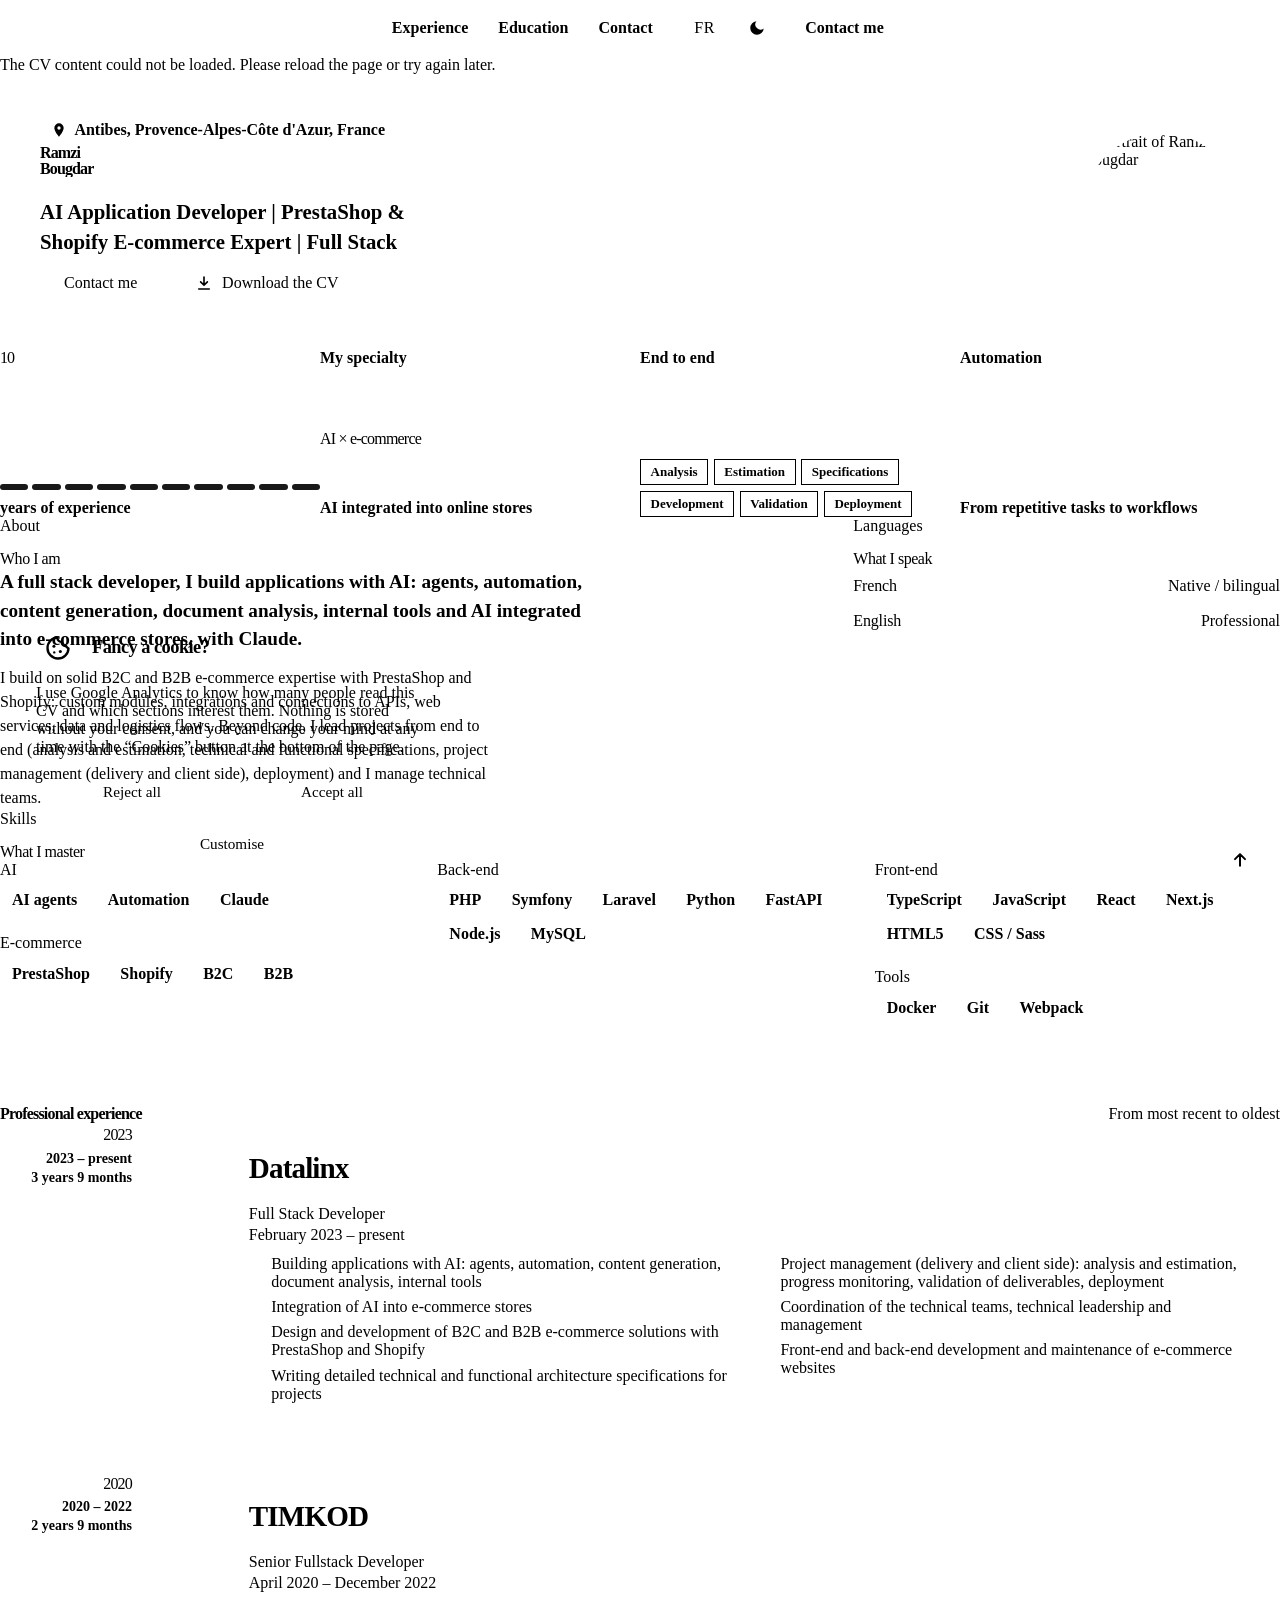
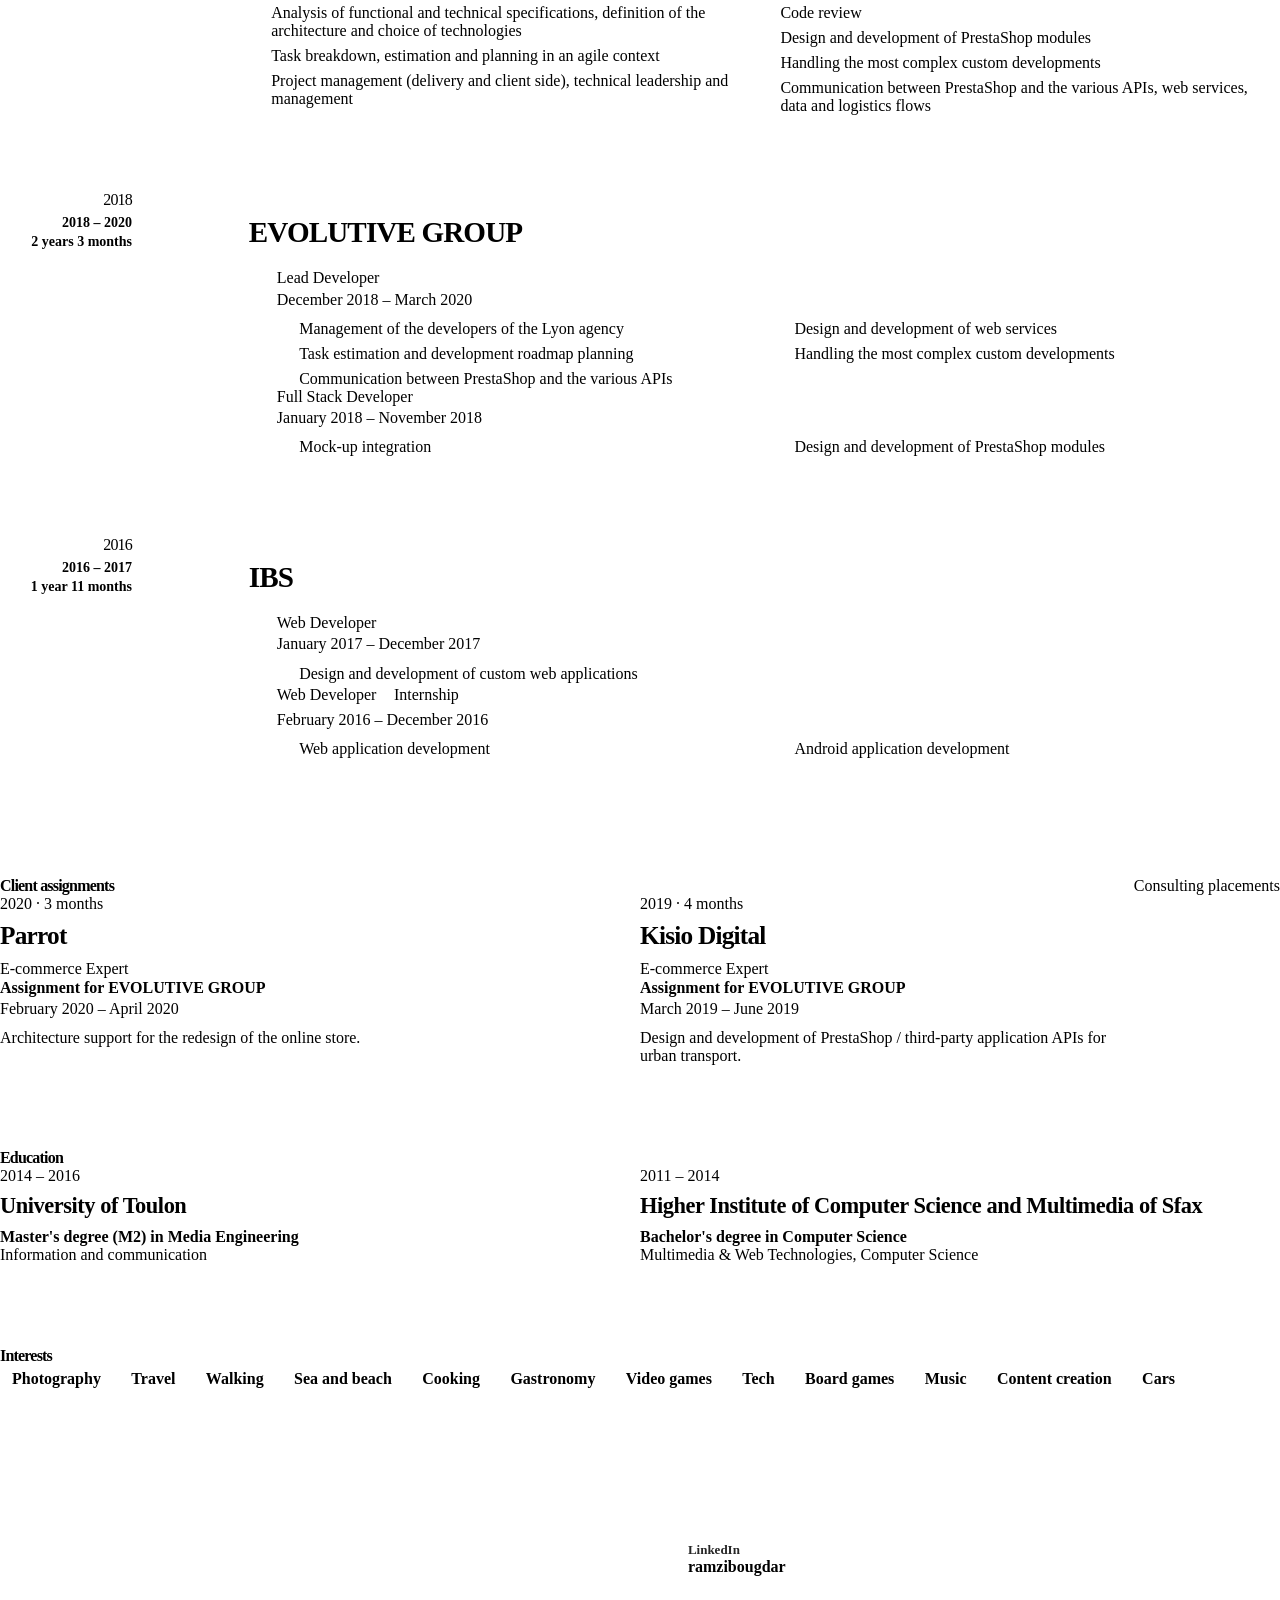
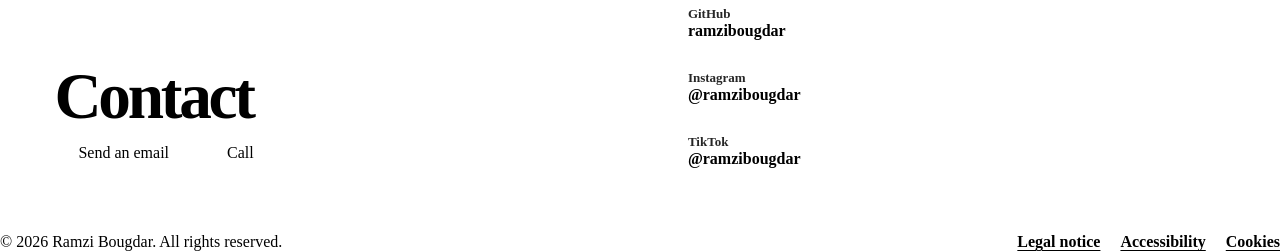
==== commit 39aea1e3: "Add UTM parameters to social links from data/cv.js - contact.linkParams in data/cv.js, appended by m" ====
--- a/en/index.html
+++ b/en/index.html
@@ -329,7 +329,7 @@
         <!-- Email and phone: inserted into the page only on click (no bots, no indexing) -->
         <div class="contact__actions" data-render="contact-actions"><!-- prerendered --><a href="#contact" class="button button--inverse contact__direct" data-label="Email"><span>Send an email</span></a><a href="#contact" class="button button--inverse contact__direct" data-label="Phone"><span>Call</span></a><!-- /prerendered --></div>
       </div>
-      <div data-render="contact"><!-- prerendered --><ul class="contact__links" id="contact-list"><li><a href="https://www.linkedin.com/in/ramzibougdar?utm_source=website&utm_campaign=github" target="_blank" rel="noopener"><span class="contact__text"><small>LinkedIn</small>ramzibougdar</span><span class="visually-hidden"> (new tab)</span></a></li><li><a href="https://github.com/ramzibougdar?utm_source=website&utm_campaign=github" target="_blank" rel="noopener"><span class="contact__text"><small>GitHub</small>ramzibougdar</span><span class="visually-hidden"> (new tab)</span></a></li><li><a href="https://www.instagram.com/ramzibougdar/?utm_source=website&utm_campaign=github" target="_blank" rel="noopener"><span class="contact__text"><small>Instagram</small>@ramzibougdar</span><span class="visually-hidden"> (new tab)</span></a></li><li><a href="https://www.tiktok.com/@ramzibougdar?utm_source=website&utm_campaign=github" target="_blank" rel="noopener"><span class="contact__text"><small>TikTok</small>@ramzibougdar</span><span class="visually-hidden"> (new tab)</span></a></li></ul><!-- /prerendered --></div>
+      <div data-render="contact"><!-- prerendered --><ul class="contact__links" id="contact-list"><li><a href="https://www.linkedin.com/in/ramzibougdar?utm_source=website&amp;utm_campaign=github" target="_blank" rel="noopener"><span class="contact__text"><small>LinkedIn</small>ramzibougdar</span><span class="visually-hidden"> (new tab)</span></a></li><li><a href="https://github.com/ramzibougdar?utm_source=website&amp;utm_campaign=github" target="_blank" rel="noopener"><span class="contact__text"><small>GitHub</small>ramzibougdar</span><span class="visually-hidden"> (new tab)</span></a></li><li><a href="https://www.instagram.com/ramzibougdar/?utm_source=website&amp;utm_campaign=github" target="_blank" rel="noopener"><span class="contact__text"><small>Instagram</small>@ramzibougdar</span><span class="visually-hidden"> (new tab)</span></a></li><li><a href="https://www.tiktok.com/@ramzibougdar?utm_source=website&amp;utm_campaign=github" target="_blank" rel="noopener"><span class="contact__text"><small>TikTok</small>@ramzibougdar</span><span class="visually-hidden"> (new tab)</span></a></li></ul><!-- /prerendered --></div>
     </section>
   </main>
 
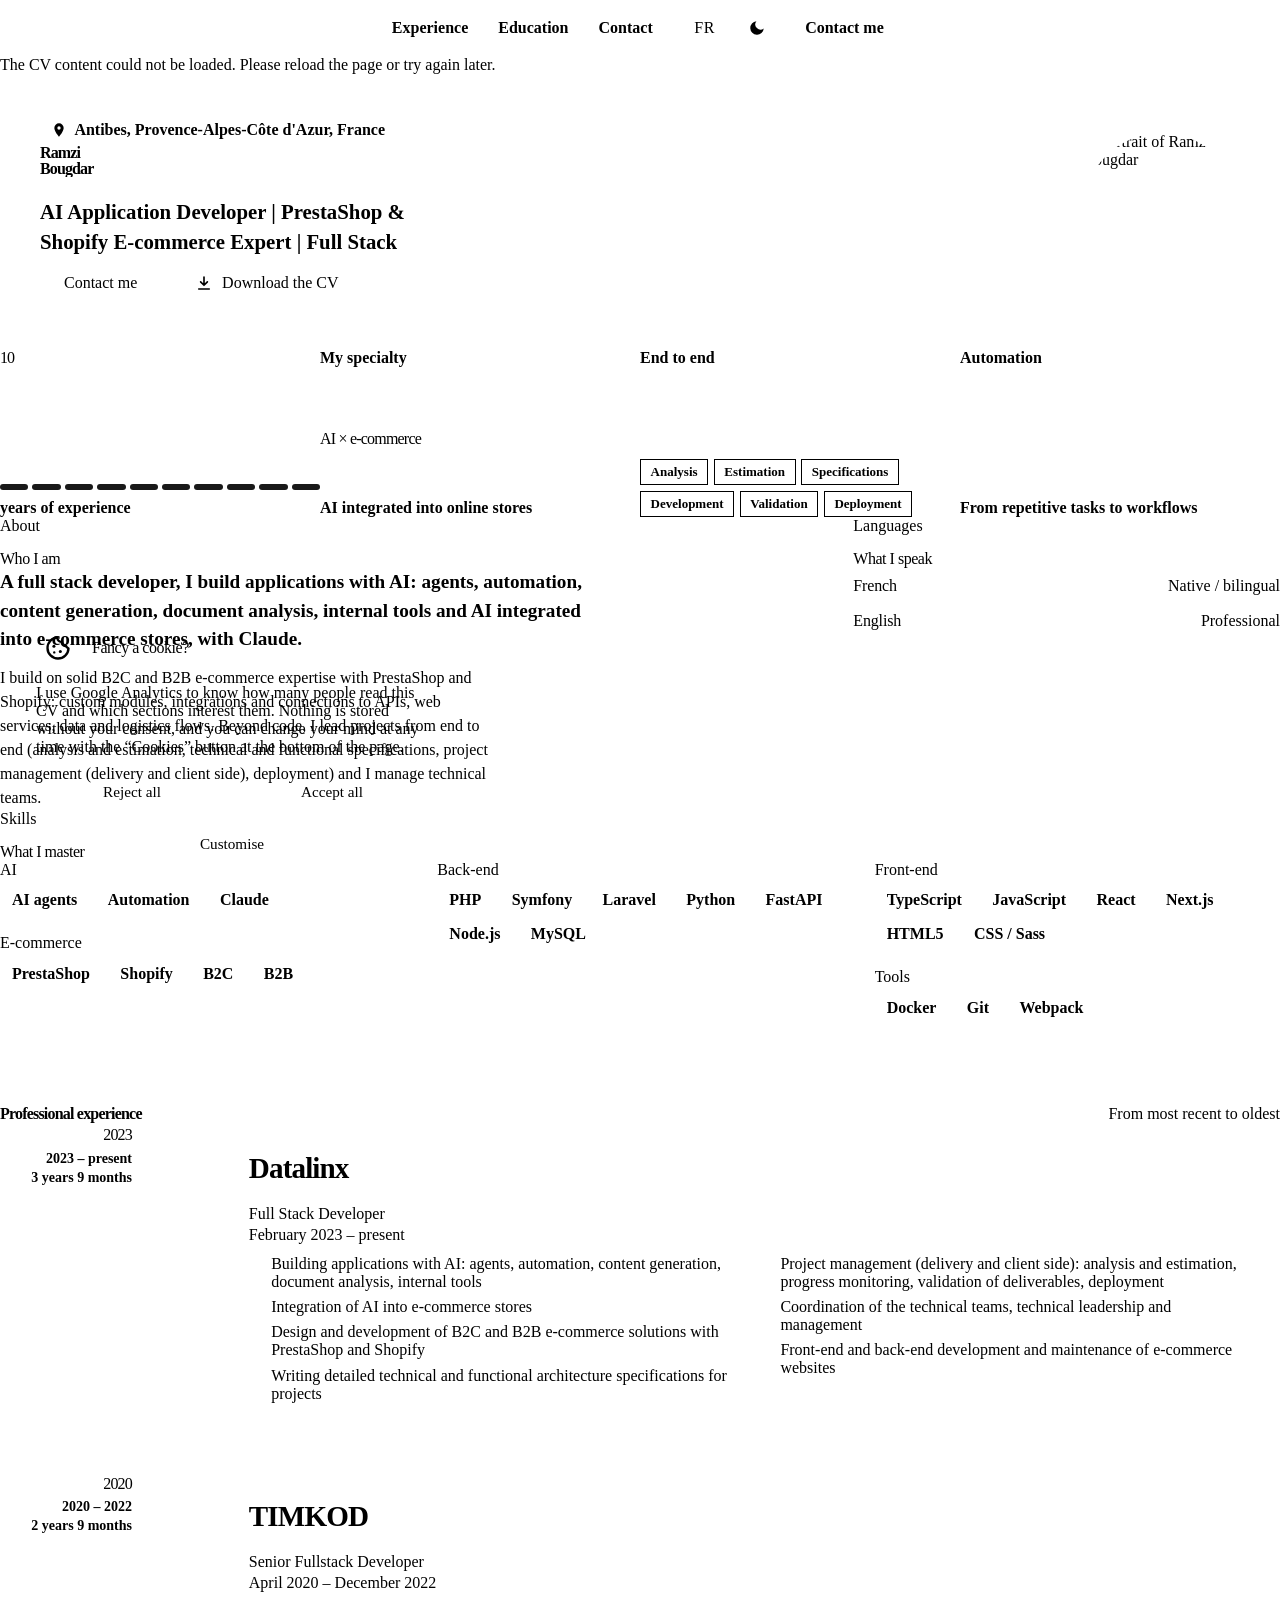
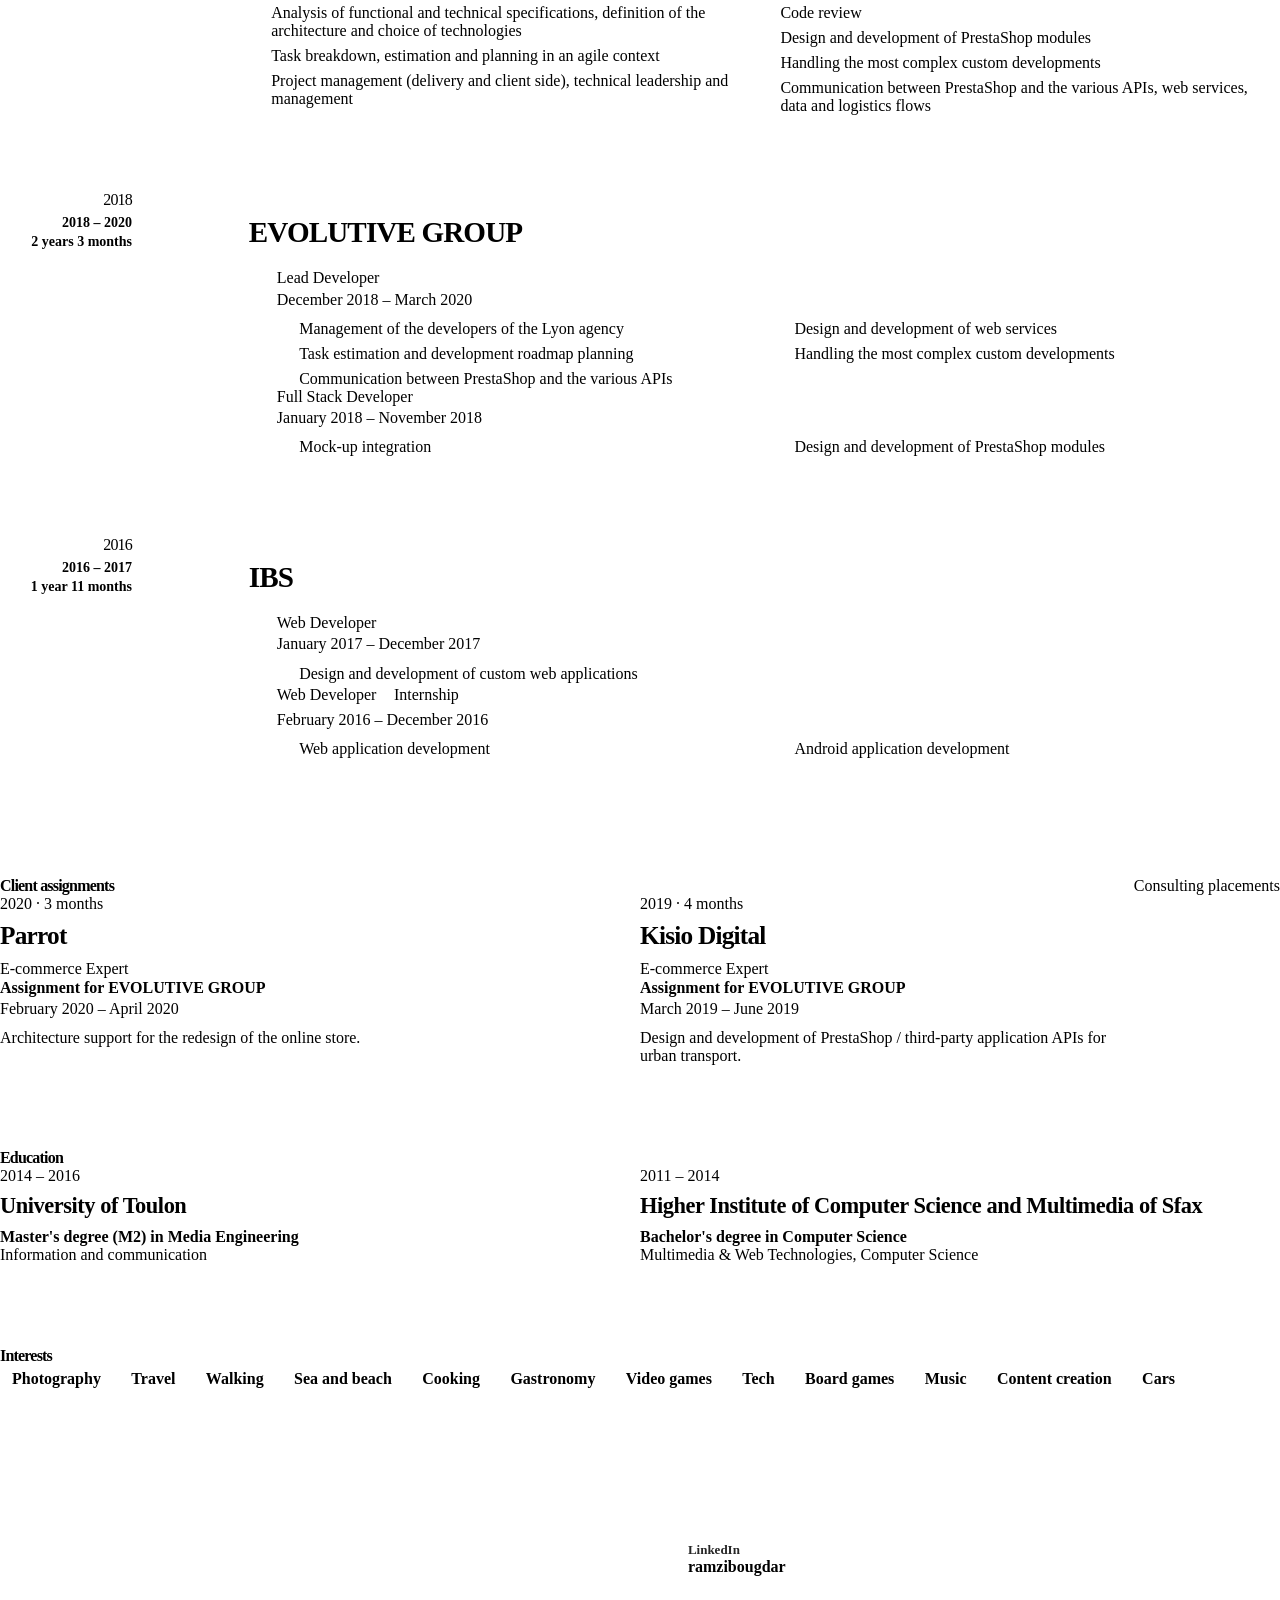
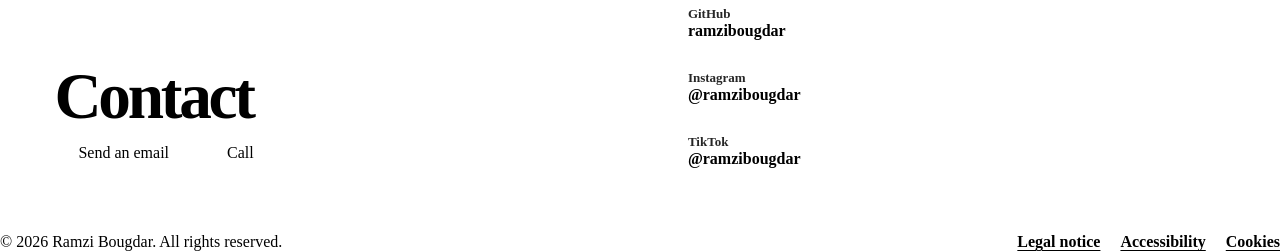
==== commit 82b9b81a: "SEO: keyword titles, cookie banner title no longer a heading - Page titles name PrestaShop, Shopify " ====
--- a/en/index.html
+++ b/en/index.html
@@ -4,7 +4,7 @@
   <meta charset="utf-8">
   <meta name="viewport" content="width=device-width, initial-scale=1">
   <!-- Search engine title (~60 characters) and description (~150 characters) of this language page -->
-  <title>Ramzi Bougdar – AI Application Developer &amp; E-commerce Expert</title>
+  <title>Ramzi Bougdar – AI Developer, PrestaShop &amp; Shopify | Antibes</title>
   <meta name="description" content="Full stack developer in Antibes, France: AI applications with Claude (agents, automation) and B2C/B2B e-commerce solutions on PrestaShop and Shopify.">
   <meta name="color-scheme" content="light dark">
   <!--
@@ -43,7 +43,7 @@
   <link rel="alternate" hreflang="x-default" href="https://ramzibougdar.github.io/">
   <meta property="og:type" content="profile">
   <meta property="og:site_name" content="Ramzi Bougdar">
-  <meta property="og:title" content="Ramzi Bougdar – AI Application Developer &amp; E-commerce Expert">
+  <meta property="og:title" content="Ramzi Bougdar – AI Developer, PrestaShop &amp; Shopify | Antibes">
   <meta property="og:description" content="Full stack developer in Antibes, France: AI applications with Claude (agents, automation) and B2C/B2B e-commerce solutions on PrestaShop and Shopify.">
   <meta property="og:url" content="https://ramzibougdar.github.io/en/">
   <meta property="og:locale" content="en_GB">
@@ -188,7 +188,7 @@
   <dialog id="consent" class="consent" aria-labelledby="title-consent" aria-describedby="text-consent">
     <div class="consent__header">
       <span class="consent__icon"><svg aria-hidden="true" focusable="false" width="28" height="28" viewBox="0 0 24 24"><path d="M21 12.3A9 9 0 1 1 11.7 3a3 3 0 0 0 3.6 3.6 3 3 0 0 0 3.6 3.6 3 3 0 0 0 2.1 2.1Z" fill="none" stroke="currentColor" stroke-width="2" stroke-linejoin="round"/><circle cx="8.5" cy="10.5" r="1.3" fill="currentColor"/><circle cx="14" cy="15" r="1.3" fill="currentColor"/><circle cx="8.8" cy="15.8" r="1" fill="currentColor"/></svg></span>
-      <h2 id="title-consent" class="consent__title">Fancy a cookie?</h2>
+      <p id="title-consent" class="consent__title">Fancy a cookie?</p>
     </div>
     <p id="text-consent">I use Google Analytics to know how many people read this CV and which sections interest them. Nothing is stored without your consent, and you can change your mind at any time with the “Cookies” button at the bottom of the page.</p>
     <form class="consent__choices" hidden>
--- a/css/style.css
+++ b/css/style.css
@@ -468,7 +468,8 @@
   display: inline-grid; place-items: center; width: 2.75rem; height: 2.75rem; flex: none;
   border-radius: 50%; background: var(--c-accent-soft); color: var(--c-accent);
 }
-.consent__title { font-size: 1.15rem; letter-spacing: -.03em; }
+/* A paragraph, not a heading: the banner comes before the <h1> in the page */
+.consent__title { margin: 0; font: 700 1.15rem/var(--lh-title) var(--f-title); letter-spacing: -.03em; }
 .consent__choices fieldset { display: grid; gap: .5rem; margin: 0; padding: 0; border: 0; }
 .consent__option {
   position: relative; display: flex; align-items: flex-start; gap: .75rem;
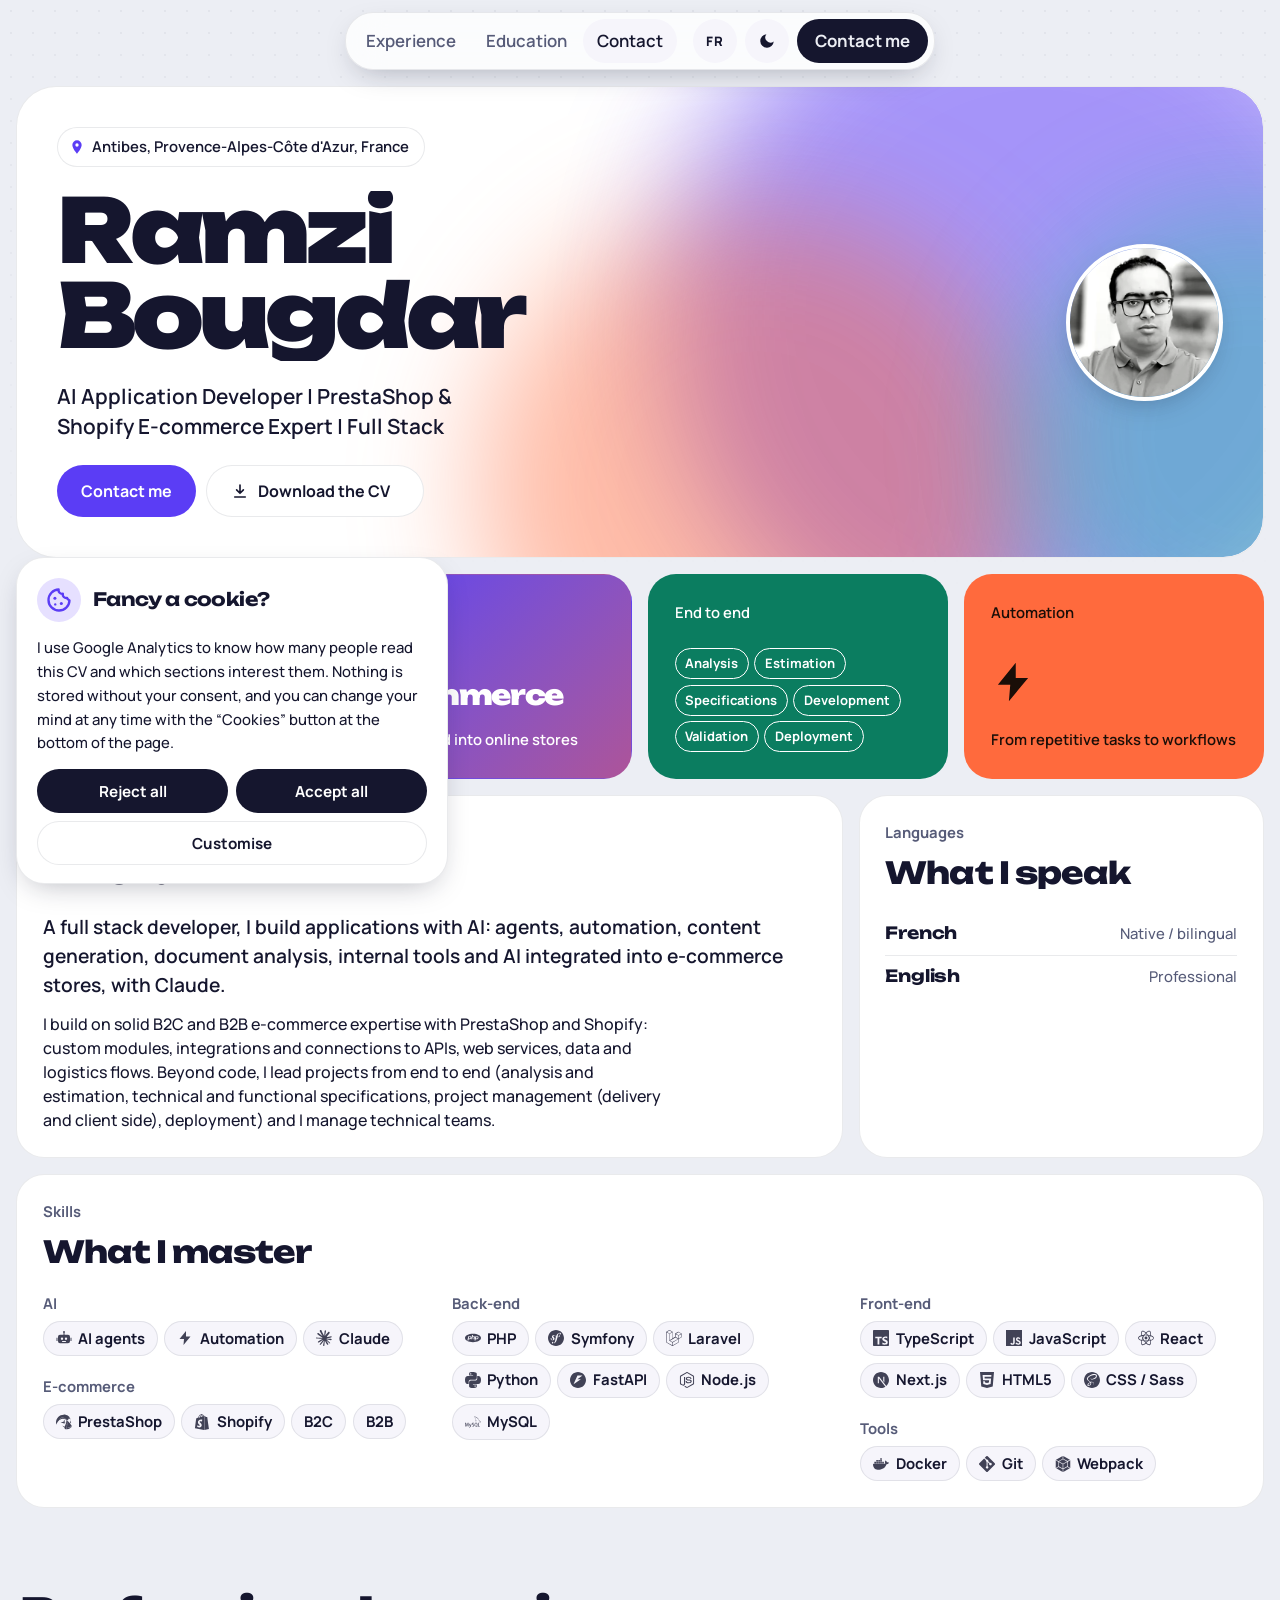
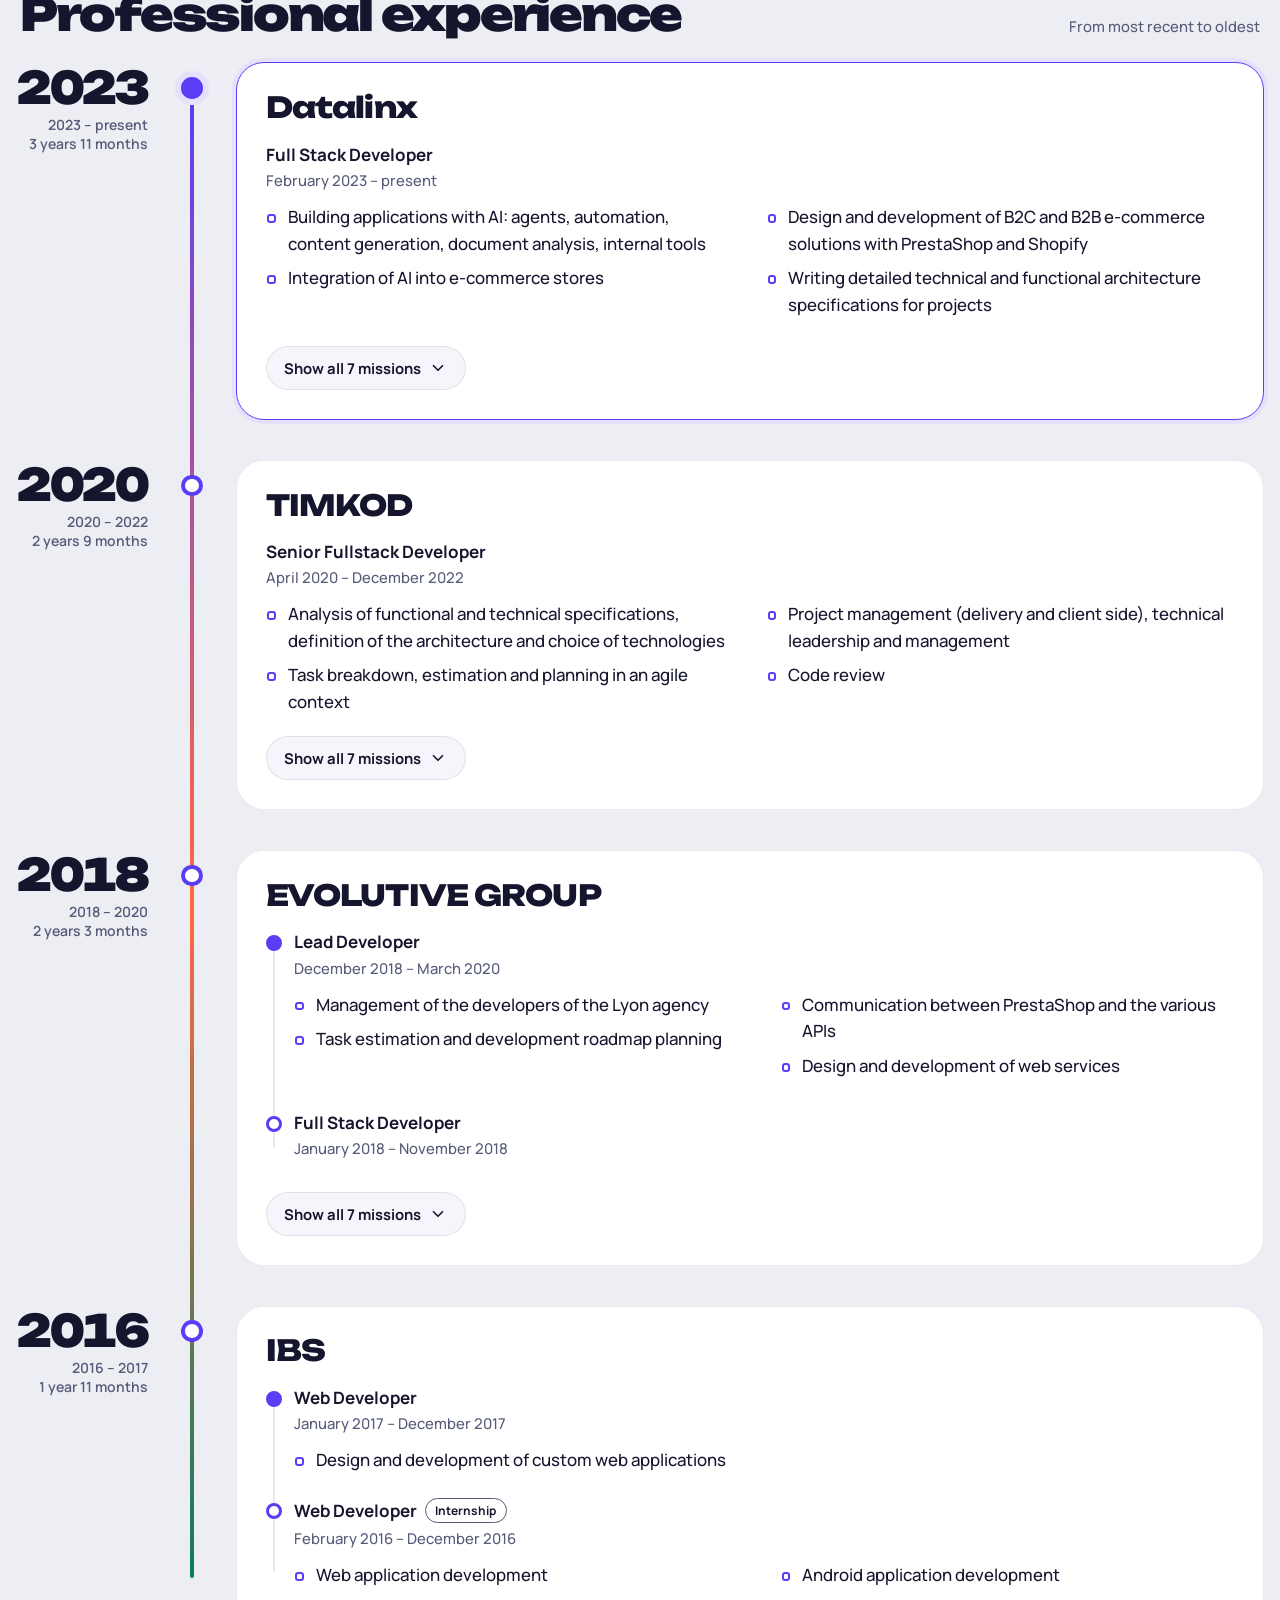
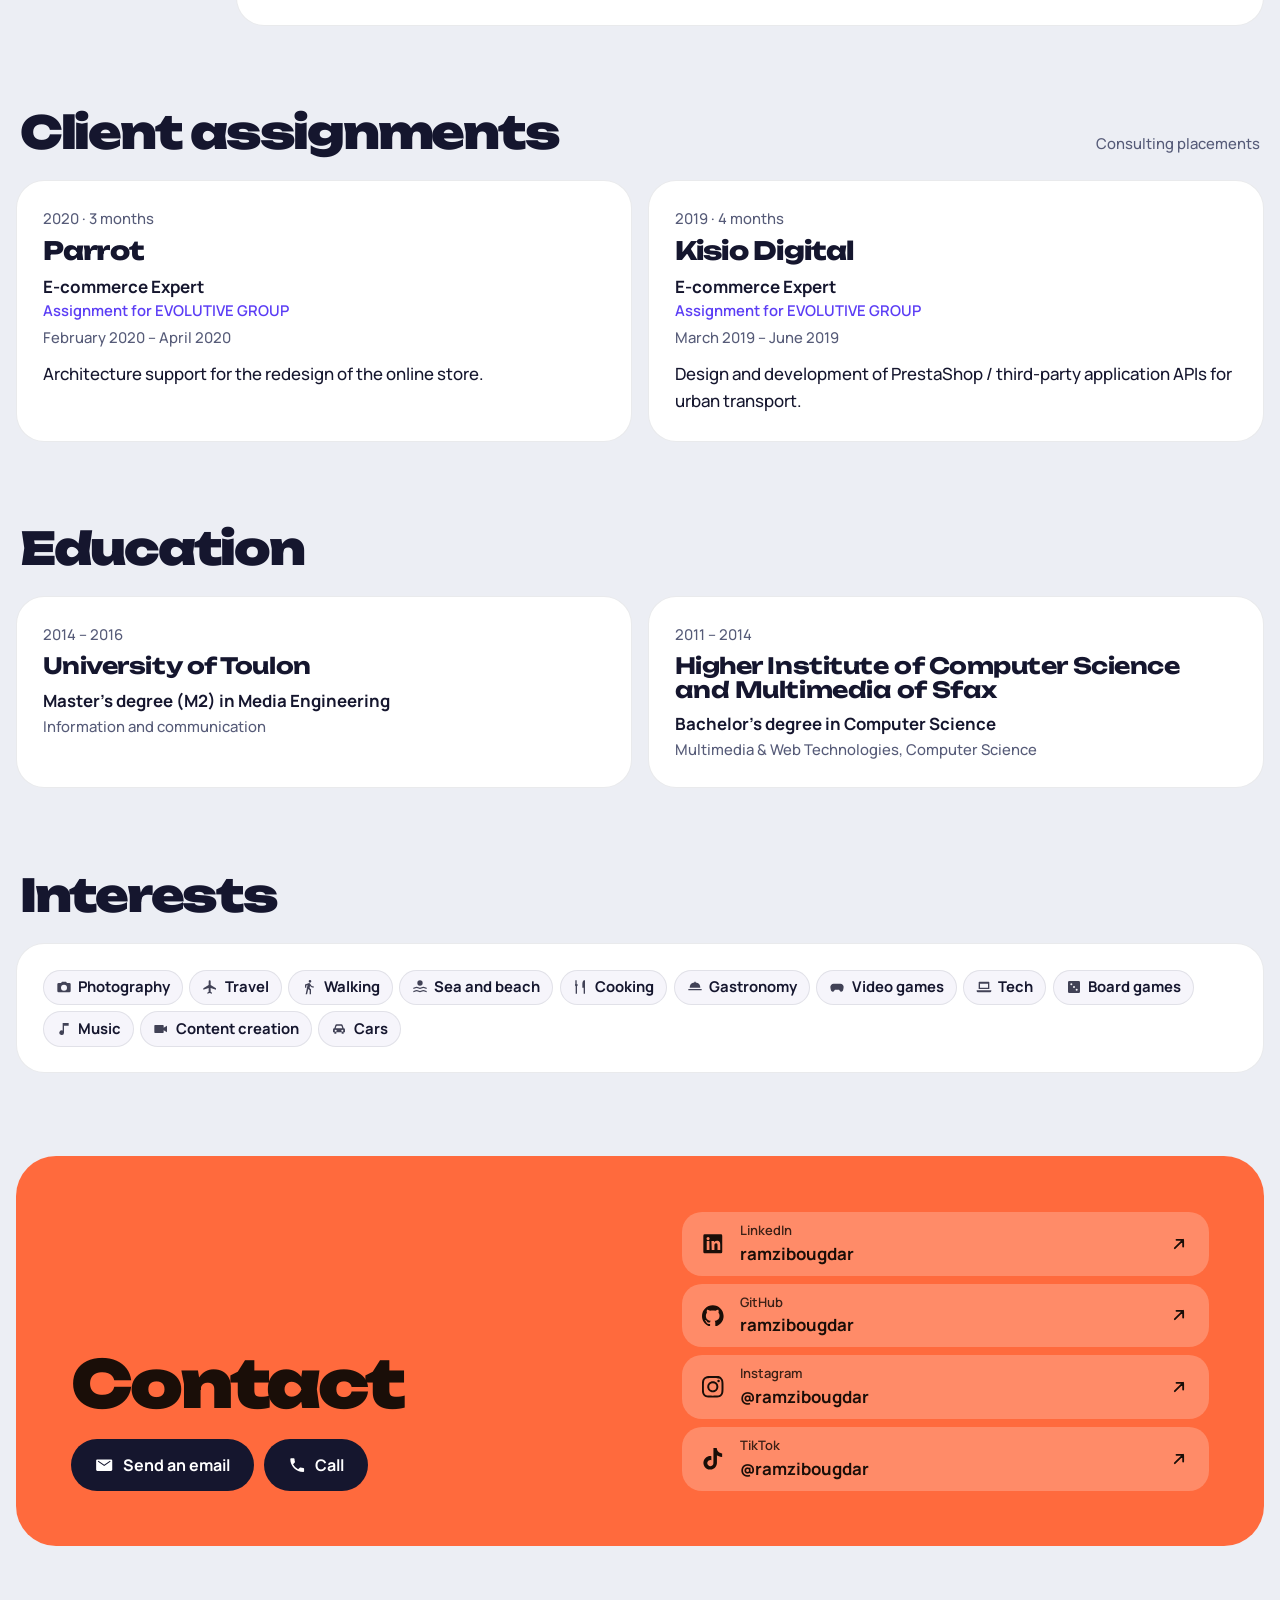
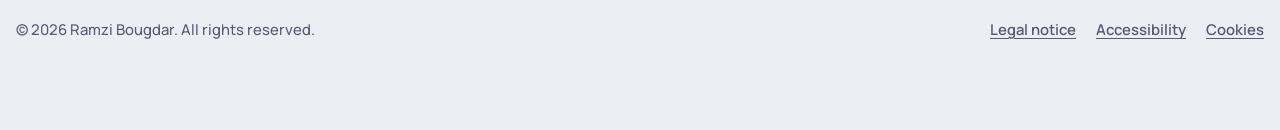
==== commit 56ee09a0: "Performance: minified bundles, CSS entrance, lazy GSAP, delayed GTM Lighthouse mobile (local, gzip, " ====
--- a/en/index.html
+++ b/en/index.html
@@ -26,15 +26,34 @@
       if (c && c.version === 1 && Date.now() - c.date < 182 * 24 * 3600 * 1000) {
         var ads = c.ads ? 'granted' : 'denied';
         gtag('consent', 'update', { analytics_storage: c.analytics ? 'granted' : 'denied', ad_storage: ads, ad_user_data: ads, ad_personalization: ads });
+      } else if (!/[?&](pdf|ats|prerender)\b/.test(window.location.search)) {
+        // No choice yet: the banner opens as soon as it is parsed (script right after it).
+        document.documentElement.classList.add('consent-pending');
       }
     })();
   </script>
-  <!-- Google Tag Manager -->
-  <script>(function(w,d,s,l,i){w[l]=w[l]||[];w[l].push({'gtm.start':
-  new Date().getTime(),event:'gtm.js'});var f=d.getElementsByTagName(s)[0],
-  j=d.createElement(s),dl=l!='dataLayer'?'&l='+l:'';j.async=true;j.src=
-  'https://www.googletagmanager.com/gtm.js?id='+i+dl;f.parentNode.insertBefore(j,f);
-  })(window,document,'script','dataLayer','GTM-W86L38PQ');</script>
+  <!--
+    Google Tag Manager, loaded at the first interaction (pointer, key, scroll) or 3.5 s after
+    the page load event: tags never slow down the first display. Consent above still applies.
+  -->
+  <script>
+    (function (w, d) {
+      var events = ['pointerdown', 'keydown', 'scroll', 'touchstart'];
+      var done = false;
+      function load() {
+        if (done) return;
+        done = true;
+        events.forEach(function (e) { w.removeEventListener(e, load, true); });
+        w.dataLayer.push({ 'gtm.start': new Date().getTime(), event: 'gtm.js' });
+        var script = d.createElement('script');
+        script.async = true;
+        script.src = 'https://www.googletagmanager.com/gtm.js?id=GTM-W86L38PQ';
+        d.head.appendChild(script);
+      }
+      events.forEach(function (e) { w.addEventListener(e, load, { capture: true, passive: true }); });
+      w.addEventListener('load', function () { w.setTimeout(load, 3500); });
+    })(window, document);
+  </script>
   <!-- End Google Tag Manager -->
   <!-- Canonical, language alternates and social cards, generated by scripts/generate-metadata.js -->
   <link rel="canonical" href="https://ramzibougdar.github.io/en/">
@@ -78,31 +97,27 @@
       }
       // Safety net: if a script fails to load, hidden content is revealed after 3 s.
       window.setTimeout(function () { root.classList.add('cv-ready'); }, 3000);
+      // M1 opening entrance (css/style.css), when motion is allowed and the page is a visit.
+      if (!/[?&](final|pdf|ats|prerender)\b/.test(window.location.search) && window.matchMedia &&
+          window.matchMedia('(prefers-reduced-motion: no-preference)').matches) {
+        root.classList.add('entrance');
+      }
     })();
   </script>
 
-  <!-- Fonts: Unbounded (headings, stats) and Manrope (text), variable versions -->
-  <link rel="preconnect" href="https://fonts.googleapis.com">
-  <link rel="preconnect" href="https://fonts.gstatic.com" crossorigin>
-  <link rel="stylesheet" href="https://fonts.googleapis.com/css2?family=Manrope:wght@400..800&amp;family=Unbounded:wght@500..900&amp;display=swap">
-
-  <link rel="stylesheet" href="../css/tokens.css">
-  <link rel="stylesheet" href="../css/style.css">
+  <!-- Fonts: Unbounded (headings, stats) and Manrope (text), variable versions, self-hosted -->
+  <link rel="preload" href="../assets/fonts/unbounded-latin.woff2" as="font" type="font/woff2" crossorigin>
+  <link rel="preload" href="../assets/fonts/manrope-latin.woff2" as="font" type="font/woff2" crossorigin>
+
+  <!-- Screen styles: css/tokens.css + css/style.css, minified by scripts/build-assets.js -->
+  <link rel="stylesheet" href="../css/site.min.css">
   <link rel="stylesheet" href="../css/print.css" media="print">
   <link rel="stylesheet" href="../css/pdf.css" media="print">
 
-  <!-- Scripts (defer: run in this order, after HTML parsing; work over file://).
-       1. Data, language strings, calculations and logo paths, 2. rendering and UI (work on their own),
-       3. GSAP 3.13.0 from cdnjs (pinned version + SRI), 4. animation module (inert without GSAP). -->
-  <script src="../data/cv.js" defer></script>
-  <script src="../js/i18n.js" defer></script>
-  <script src="../js/calc.js" defer></script>
-  <script src="../js/icons.js" defer></script>
-  <script src="../js/main.js" defer></script>
-  <script src="../js/consent.js" defer></script>
-  <script src="https://cdnjs.cloudflare.com/ajax/libs/gsap/3.13.0/gsap.min.js" integrity="sha512-NcZdtrT77bJr4STcmsGAESr06BYGE8woZdSdEgqnpyqac7sugNO+Tr4bGwGF3MsnEkGKhU2KL2xh6Ec+BqsaHA==" crossorigin="anonymous" referrerpolicy="no-referrer" defer></script>
-  <script src="https://cdnjs.cloudflare.com/ajax/libs/gsap/3.13.0/ScrollTrigger.min.js" integrity="sha512-P2IDYZfqSwjcSjX0BKeNhwRUH8zRPGlgcWl5n6gBLzdi4Y5/0O4zaXrtO4K9TZK6Hn1BenYpKowuCavNandERg==" crossorigin="anonymous" referrerpolicy="no-referrer" defer></script>
-  <script src="../js/animations.js" defer></script>
+  <!-- Scripts: data/cv.js, js/i18n.js, calc.js, icons.js, main.js, consent.js and animations.js
+       (which loads GSAP after the page load), minified into one file by scripts/build-assets.js.
+       defer: runs after HTML parsing; works over file://. -->
+  <script src="../js/site.min.js" defer></script>
   <!-- Structured data (schema.org JSON-LD), generated from data/cv.js by scripts/generate-metadata.js -->
   <script type="application/ld+json">
   {
@@ -119,7 +134,7 @@
       "url": "https://ramzibougdar.github.io/",
       "jobTitle": "AI Application Developer | PrestaShop & Shopify E-commerce Expert | Full Stack",
       "description": "A full stack developer, I build applications with AI: agents, automation, content generation, document analysis, internal tools and AI integrated into e-commerce stores, with Claude.",
-      "image": "https://ramzibougdar.github.io/assets/img/ramzi-bougdar.jpg",
+      "image": "https://ramzibougdar.github.io/assets/img/ramzi-bougdar.webp",
       "address": {
         "@type": "PostalAddress",
         "addressLocality": "Antibes",
@@ -205,6 +220,10 @@
       <button type="button" class="button button--light" data-consent="save" hidden>Save my choices</button>
     </div>
   </dialog>
+  <script>
+    // Part of the first paint when no choice is stored (class set in the <head>); js/consent.js handles it.
+    if (document.documentElement.classList.contains('consent-pending')) document.getElementById('consent').setAttribute('open', '');
+  </script>
 
   <!-- ========== Sticky floating bar (M10 progress, M12 menu, M13 theme) ========== -->
   <header class="bar">
@@ -245,24 +264,24 @@
     <!-- Error area announced to assistive technologies (CV failed to load) -->
     <div id="error" class="error" role="alert" hidden></div>
 
-    <!-- ========== Opening bento (M1 entrance, M2 counters, M3 halos, M4 tilt) ========== -->
+    <!-- ========== Opening bento (M1 entrance, M3 halos, M4 tilt) ========== -->
     <div class="bento" id="top">
       <section class="tile tile--hero" aria-labelledby="name" data-anim="hero">
         <div class="halos" aria-hidden="true">
-          <span class="halo halo--1" data-anim="halo"></span>
-          <span class="halo halo--2" data-anim="halo"></span>
-          <span class="halo halo--3" data-anim="halo"></span>
+          <span class="halo halo--1" data-anim="halo" style="--i:0"></span>
+          <span class="halo halo--2" data-anim="halo" style="--i:1"></span>
+          <span class="halo halo--3" data-anim="halo" style="--i:2"></span>
         </div>
         <div class="hero__top">
-          <p class="hero__location" data-anim="hero-text"><svg class="hero__pin" aria-hidden="true" focusable="false" width="16" height="16" viewBox="0 0 24 24"><path d="M12 2a7 7 0 0 0-7 7c0 5.2 7 13 7 13s7-7.8 7-13a7 7 0 0 0-7-7zm0 9.5A2.5 2.5 0 1 1 12 6.5a2.5 2.5 0 0 1 0 5z" fill="currentColor"/></svg><span data-render="location"><!-- prerendered -->Antibes, Provence-Alpes-Côte d'Azur, France<!-- /prerendered --></span></p>
+          <p class="hero__location" data-anim="hero-text" style="--i:0"><svg class="hero__pin" aria-hidden="true" focusable="false" width="16" height="16" viewBox="0 0 24 24"><path d="M12 2a7 7 0 0 0-7 7c0 5.2 7 13 7 13s7-7.8 7-13a7 7 0 0 0-7-7zm0 9.5A2.5 2.5 0 1 1 12 6.5a2.5 2.5 0 0 1 0 5z" fill="currentColor"/></svg><span data-render="location"><!-- prerendered -->Antibes, Provence-Alpes-Côte d'Azur, France<!-- /prerendered --></span></p>
           <!-- Optional photo (profile.photo in data/cv.js): rendered only when it is set -->
-          <div class="hero__photo" data-render="photo" data-anim="hero-text"><!-- prerendered --><img src="../assets/img/ramzi-bougdar.jpg" alt="Portrait of Ramzi Bougdar" width="400" height="400" decoding="async" fetchpriority="high"><!-- /prerendered --></div>
+          <div class="hero__photo" data-render="photo" data-anim="hero-text" style="--i:1"><!-- prerendered --><img src="../assets/img/ramzi-bougdar.webp" alt="Portrait of Ramzi Bougdar" width="400" height="400" decoding="async" fetchpriority="high"><!-- /prerendered --></div>
         </div>
         <div>
-          <h1 id="name" data-render="name"><!-- prerendered --><span class="visually-hidden">Ramzi Bougdar</span><span aria-hidden="true"><span class="name__word"><span class="name__letter" data-anim="name-letter">R</span><span class="name__letter" data-anim="name-letter">a</span><span class="name__letter" data-anim="name-letter">m</span><span class="name__letter" data-anim="name-letter">z</span><span class="name__letter" data-anim="name-letter">i</span></span><span class="name__word"><span class="name__letter" data-anim="name-letter">B</span><span class="name__letter" data-anim="name-letter">o</span><span class="name__letter" data-anim="name-letter">u</span><span class="name__letter" data-anim="name-letter">g</span><span class="name__letter" data-anim="name-letter">d</span><span class="name__letter" data-anim="name-letter">a</span><span class="name__letter" data-anim="name-letter">r</span></span></span><!-- /prerendered --></h1>
-          <p class="hero__title" data-render="title" data-anim="hero-text"><!-- prerendered -->AI Application Developer | PrestaShop &amp; Shopify E-commerce Expert | Full Stack<!-- /prerendered --></p>
+          <h1 id="name" data-render="name"><!-- prerendered --><span class="visually-hidden">Ramzi Bougdar</span><span aria-hidden="true"><span class="name__word"><span class="name__letter" data-anim="name-letter" style="--i:0">R</span><span class="name__letter" data-anim="name-letter" style="--i:1">a</span><span class="name__letter" data-anim="name-letter" style="--i:2">m</span><span class="name__letter" data-anim="name-letter" style="--i:3">z</span><span class="name__letter" data-anim="name-letter" style="--i:4">i</span></span><span class="name__word"><span class="name__letter" data-anim="name-letter" style="--i:5">B</span><span class="name__letter" data-anim="name-letter" style="--i:6">o</span><span class="name__letter" data-anim="name-letter" style="--i:7">u</span><span class="name__letter" data-anim="name-letter" style="--i:8">g</span><span class="name__letter" data-anim="name-letter" style="--i:9">d</span><span class="name__letter" data-anim="name-letter" style="--i:10">a</span><span class="name__letter" data-anim="name-letter" style="--i:11">r</span></span></span><!-- /prerendered --></h1>
+          <p class="hero__title" data-render="title" data-anim="hero-text" style="--i:2"><!-- prerendered -->AI Application Developer | PrestaShop &amp; Shopify E-commerce Expert | Full Stack<!-- /prerendered --></p>
         </div>
-        <div class="hero__actions" data-anim="hero-text">
+        <div class="hero__actions" data-anim="hero-text" style="--i:3">
           <a class="button button--primary" href="#contact">Contact me</a>
           <!-- Download link for the static PDF; replaced by « Imprimer » if the file is missing -->
           <a id="pdf-button" class="button button--light" href="../assets/CV-Ramzi-Bougdar-en.pdf" download>
@@ -272,21 +291,21 @@
         </div>
       </section>
 
-      <div class="bento__stats" data-render="stats"><!-- prerendered --><p class="tile stat stat--accent stat--wide" data-anim="tile" data-anim-tilt="4"><data class="stat__value" value="10" data-anim="counter"><span aria-hidden="true">10</span><span class="visually-hidden">10</span></data><span class="stat__bottom"><span class="stat__ticks" aria-hidden="true"><i></i><i></i><i></i><i></i><i></i><i></i><i></i><i></i><i></i><i></i></span><span class="stat__label"> years of experience</span></span></p><div class="tile stat strength stat--gradient" data-anim="tile" data-anim-tilt="4"><span class="stat__label">My specialty</span><p class="strength__title"><span class="nowrap">AI</span> <span class="nowrap">×</span> <span class="nowrap">e-commerce</span></p><p class="strength__detail">AI integrated into online stores</p></div><div class="tile stat strength stat--active" data-anim="tile" data-anim-tilt="4"><span class="stat__label">End to end</span><ol class="strength__steps"><li>Analysis</li><li>Estimation</li><li>Specifications</li><li>Development</li><li>Validation</li><li>Deployment</li></ol></div><div class="tile stat strength stat--warm" data-anim="tile" data-anim-tilt="4"><span class="stat__label">Automation</span><p class="strength__detail">From repetitive tasks to workflows</p></div><!-- /prerendered --></div>
-
-      <section id="about" class="tile tile--about" aria-labelledby="title-about" tabindex="-1" data-anim="tile">
+      <div class="bento__stats" data-render="stats"><!-- prerendered --><p class="tile stat stat--accent stat--wide" data-anim="tile" data-anim-tilt="4" style="--i:0"><data class="stat__value" value="10" data-anim="counter"><span aria-hidden="true">10</span><span class="visually-hidden">10</span></data><span class="stat__bottom"><span class="stat__ticks" aria-hidden="true"><i></i><i></i><i></i><i></i><i></i><i></i><i></i><i></i><i></i><i></i></span><span class="stat__label"> years of experience</span></span></p><div class="tile stat strength stat--gradient" data-anim="tile" data-anim-tilt="4" style="--i:1"><span class="stat__label">My specialty</span><p class="strength__title"><span class="nowrap">AI</span> <span class="nowrap">×</span> <span class="nowrap">e-commerce</span></p><p class="strength__detail">AI integrated into online stores</p></div><div class="tile stat strength stat--active" data-anim="tile" data-anim-tilt="4" style="--i:2"><span class="stat__label">End to end</span><ol class="strength__steps"><li>Analysis</li><li>Estimation</li><li>Specifications</li><li>Development</li><li>Validation</li><li>Deployment</li></ol></div><div class="tile stat strength stat--warm" data-anim="tile" data-anim-tilt="4" style="--i:3"><span class="stat__label">Automation</span><p class="strength__detail">From repetitive tasks to workflows</p></div><!-- /prerendered --></div>
+
+      <section id="about" class="tile tile--about" aria-labelledby="title-about" tabindex="-1" data-anim="tile" style="--i:4">
         <h2 class="tile__title" id="title-about">About</h2>
         <p class="tile__tagline">Who I am</p>
         <div data-render="about"><!-- prerendered --><p class="about__text">A full stack developer, I build applications with AI: agents, automation, content generation, document analysis, internal tools and AI integrated into e-commerce stores, with Claude.</p><p class="about__text">I build on solid B2C and B2B e-commerce expertise with PrestaShop and Shopify: custom modules, integrations and connections to APIs, web services, data and logistics flows. Beyond code, I lead projects from end to end (analysis and estimation, technical and functional specifications, project management (delivery and client side), deployment) and I manage technical teams.</p><!-- /prerendered --></div>
       </section>
 
-      <section id="languages" class="tile tile--languages" aria-labelledby="title-languages" tabindex="-1" data-anim="tile">
+      <section id="languages" class="tile tile--languages" aria-labelledby="title-languages" tabindex="-1" data-anim="tile" style="--i:5">
         <h2 class="tile__title" id="title-languages">Languages</h2>
         <p class="tile__tagline">What I speak</p>
         <div data-render="languages"><!-- prerendered --><ul class="languages"><li><span class="languages__name">French</span><span class="small">Native / bilingual</span></li><li><span class="languages__name">English</span><span class="small">Professional</span></li></ul><!-- /prerendered --></div>
       </section>
 
-      <section id="skills" class="tile tile--skills" aria-labelledby="title-skills" tabindex="-1" data-anim="tile">
+      <section id="skills" class="tile tile--skills" aria-labelledby="title-skills" tabindex="-1" data-anim="tile" style="--i:6">
         <h2 class="tile__title" id="title-skills">Skills</h2>
         <p class="tile__tagline">What I master</p>
         <div data-render="skills"><!-- prerendered --><dl class="skills"><div class="skills__group"><dt>AI</dt><dd><ul class="tags"><li>AI agents</li><li>Automation</li><li>Claude</li></ul></dd></div><div class="skills__group"><dt>E-commerce</dt><dd><ul class="tags"><li>PrestaShop</li><li>Shopify</li><li>B2C</li><li>B2B</li></ul></dd></div><div class="skills__group"><dt>Back-end</dt><dd><ul class="tags"><li>PHP</li><li>Symfony</li><li>Laravel</li><li>Python</li><li>FastAPI</li><li>Node.js</li><li>MySQL</li></ul></dd></div><div class="skills__group"><dt>Front-end</dt><dd><ul class="tags"><li>TypeScript</li><li>JavaScript</li><li>React</li><li>Next.js</li><li>HTML5</li><li>CSS / Sass</li></ul></dd></div><div class="skills__group"><dt>Tools</dt><dd><ul class="tags"><li>Docker</li><li>Git</li><li>Webpack</li></ul></dd></div></dl><!-- /prerendered --></div>
@@ -367,7 +386,7 @@
       <h3>Personal data and cookies</h3>
       <p>This site collects no data through forms. Only with your consent, it measures its audience with Google Analytics, loaded by Google Tag Manager: pages viewed, visit length, device type and country, as statistics. Google Analytics then sets the <code>_ga</code> and <code>_ga_*</code> cookies (13 months at most). This data is processed by Google Ireland Ltd and may be transferred to the United States (Data Privacy Framework).</p>
       <p>Until you accept, no cookie is set (Google Consent Mode, version 2). Your choice is kept for 6 months on your device; you can change or withdraw it at any time with the “Cookies” button at the bottom of the page. Your browser also stores the theme and the language you chose; these preferences are sent to no one.</p>
-      <p>To display the page, your IP address is sent to the host (GitHub), to Google Tag Manager and to the services that provide the fonts (Google Fonts) and the animation library (cdnjs, Cloudflare), under their own privacy policies.</p>
+      <p>To display the page, your IP address is sent to the host (GitHub), to Google Tag Manager and to the service that provides the animation library (cdnjs, Cloudflare), under their own privacy policies.</p>
       <p>For any question about your data, <a href="#contact" data-close-modal>write to me from the Contact section</a>.</p>
 
       <p class="small">Last updated: 17 October 2026.</p>
--- a/css/site.min.css
+++ b/css/site.min.css
@@ -0,0 +1,2 @@
+/* Generated by scripts/build-assets.js from css/tokens.css, css/style.css: do not edit. */
+@font-face{font-family:Manrope;font-style:normal;font-weight:400 800;font-display:swap;src:url(../assets/fonts/manrope-latin.woff2) format("woff2");unicode-range:U+0000-00FF,U+0131,U+0152-0153,U+02BB-02BC,U+02C6,U+02DA,U+02DC,U+0304,U+0308,U+0329,U+2000-206F,U+20AC,U+2122,U+2191,U+2193,U+2212,U+2215,U+FEFF,U+FFFD}@font-face{font-family:Unbounded;font-style:normal;font-weight:500 900;font-display:swap;src:url(../assets/fonts/unbounded-latin.woff2) format("woff2");unicode-range:U+0000-00FF,U+0131,U+0152-0153,U+02BB-02BC,U+02C6,U+02DA,U+02DC,U+0304,U+0308,U+0329,U+2000-206F,U+20AC,U+2122,U+2191,U+2193,U+2212,U+2215,U+FEFF,U+FFFD}:root{--p-night-900: #0D0E1A;--p-night-800: #15162E;--p-night-700: #171930;--p-night-600: #1E2140;--p-gray-100: #ECEEF4;--p-gray-50: #F6F5FB;--p-white: #FFFFFF;--p-gray-600: #565B78;--p-gray-300: #A2A6C4;--p-moon: #ECEDF7;--p-violet-600: #5B3DF5;--p-violet-300: #8B78FF;--p-violet-200: #B4A8FF;--p-violet-100: #E6E0FF;--p-violet-900: #2A2560;--p-coral-500: #FF6A3D;--p-coral-300: #FF8A62;--p-brown-900: #1A0E08;--p-mint-700: #0B7D60;--p-mint-300: #3DDBB0}:root{--c-bg: var(--p-gray-100);--c-tile: var(--p-white);--c-tile-2: var(--p-gray-50);--c-text: var(--p-night-800);--c-text-2: var(--p-gray-600);--c-border: rgba(21, 22, 46, .09);--c-accent: var(--p-violet-600);--c-on-accent: var(--p-white);--c-accent-soft: var(--p-violet-100);--c-warm: var(--p-coral-500);--c-on-warm: var(--p-brown-900);--c-active: var(--p-mint-700);--c-on-active: var(--p-white);--c-inverse: var(--p-night-800);--c-on-inverse: var(--p-white);--c-on-inverse-2: #C9CBE0;--c-focus: var(--p-violet-600);--c-halo-1: rgba(91, 61, 245, .55);--c-halo-2: rgba(255, 106, 61, .45);--c-halo-3: rgba(32, 201, 160, .4);color-scheme:light}:root[data-theme=dark]{--c-bg: var(--p-night-900);--c-tile: var(--p-night-700);--c-tile-2: var(--p-night-600);--c-text: var(--p-moon);--c-text-2: var(--p-gray-300);--c-border: rgba(236, 237, 247, .09);--c-accent: var(--p-violet-300);--c-on-accent: var(--p-night-900);--c-accent-soft: var(--p-violet-900);--c-warm: var(--p-coral-300);--c-on-warm: var(--p-night-900);--c-active: var(--p-mint-300);--c-on-active: var(--p-night-900);--c-inverse: var(--p-moon);--c-on-inverse: var(--p-night-800);--c-on-inverse-2: #4A4F6E;--c-focus: var(--p-violet-200);--c-halo-1: rgba(139, 120, 255, .45);--c-halo-2: rgba(255, 138, 98, .3);--c-halo-3: rgba(61, 219, 176, .28);color-scheme:dark}@media (prefers-color-scheme: dark){:root:not([data-theme=light]){--c-bg: var(--p-night-900);--c-tile: var(--p-night-700);--c-tile-2: var(--p-night-600);--c-text: var(--p-moon);--c-text-2: var(--p-gray-300);--c-border: rgba(236, 237, 247, .09);--c-accent: var(--p-violet-300);--c-on-accent: var(--p-night-900);--c-accent-soft: var(--p-violet-900);--c-warm: var(--p-coral-300);--c-on-warm: var(--p-night-900);--c-active: var(--p-mint-300);--c-on-active: var(--p-night-900);--c-inverse: var(--p-moon);--c-on-inverse: var(--p-night-800);--c-on-inverse-2: #4A4F6E;--c-focus: var(--p-violet-200);--c-halo-1: rgba(139, 120, 255, .45);--c-halo-2: rgba(255, 138, 98, .3);--c-halo-3: rgba(61, 219, 176, .28);color-scheme:dark}}:root{--f-title: "Unbounded", "Arial Black", system-ui, sans-serif;--f-text: "Manrope", system-ui, -apple-system, "Segoe UI", sans-serif;--t-body: clamp(1rem, .982rem + .089vw, 1.0625rem);--t-small: clamp(.875rem, .857rem + .089vw, .9375rem);--t-h3: clamp(1.125rem, 1.054rem + .357vw, 1.375rem);--t-h2: clamp(1.75rem, 1.393rem + 1.786vw, 3rem);--t-name: clamp(2.75rem, 1.821rem + 4.643vw, 6rem);--t-stat: clamp(3rem, 2.5rem + 2.5vw, 4.75rem);--lh-body: 1.6;--lh-title: 1.05}:root{--s-1: .25rem;--s-2: .5rem;--s-3: .75rem;--s-4: 1rem;--s-5: 1.5rem;--s-6: 2rem;--s-7: 3rem;--s-8: 4.5rem;--s-gutter: clamp(.625rem, .4rem + .8vw, 1rem);--s-tile: clamp(1.15rem, .8rem + 1vw, 1.75rem);--r-xl: 2.5rem;--r-l: 1.75rem;--r-m: 1.25rem;--r-s: .75rem;--r-pill: 999px;--shadow-float: 0 10px 30px -12px rgba(21, 22, 46, .35);--bar-height: 4.5rem;--max-width: 80rem}:root{--d-instant: .1s;--d-fast: .18s;--d-medium: .3s;--d-slow: .6s;--d-scene: .9s;--ease-out: cubic-bezier(.22, .61, .36, 1);--ease-expressive: cubic-bezier(.16, 1, .3, 1);--ease-toggle: cubic-bezier(.45, 0, .55, 1)}@media (prefers-reduced-motion: reduce){:root{--d-instant: 0s;--d-fast: 0s;--d-medium: 0s;--d-slow: 0s;--d-scene: 0s}}*,*:before,*:after{box-sizing:border-box}html{-webkit-text-size-adjust:100%;text-size-adjust:100%;scroll-padding-top:calc(var(--bar-height) + 1rem)}@media (prefers-reduced-motion: no-preference){html{scroll-behavior:smooth}}body{margin:0;background:var(--c-bg);color:var(--c-text);font:500 var(--t-body)/var(--lh-body) var(--f-text);overflow-x:hidden;-webkit-font-smoothing:antialiased}body:before{content:"";position:fixed;inset:0;z-index:-1;pointer-events:none;opacity:.5;background-image:radial-gradient(var(--c-border) 1px,transparent 1px);background-size:22px 22px;-webkit-mask-image:linear-gradient(#000,transparent 70%);mask-image:linear-gradient(#000,transparent 70%)}h1,h2,h3,h4{margin:0;font-family:var(--f-title);font-weight:700;line-height:var(--lh-title);letter-spacing:-.02em}p,ul,ol{margin:0}a{color:inherit;text-underline-offset:.2em}img{max-width:100%;height:auto}[hidden]:not([hidden=until-found]){display:none!important}@keyframes entrance-rise{0%{opacity:0;transform:translateY(var(--rise, 16px))}}@keyframes entrance-slide{0%{transform:translateY(var(--rise, 16px))}}@keyframes entrance-letter{0%{transform:translateY(110%)}}@keyframes entrance-halo{0%{opacity:0;transform:scale(.5)}}.entrance .bar__inner{--rise: -12px;animation:entrance-rise var(--d-slow) var(--ease-out) both}.entrance [data-anim=hero]{animation:entrance-slide var(--d-slow) var(--ease-out) both}.entrance [data-anim=halo]{animation:entrance-halo 1.2s var(--ease-out) calc(.1s + var(--i, 0) * .1s) both}.entrance [data-anim=name-letter]{animation:entrance-letter var(--d-scene) var(--ease-expressive) calc(.15s + var(--i, 0) * .03s) both}.entrance [data-anim=hero-text]{--rise: 12px;animation:entrance-slide .5s var(--ease-out) calc(.5s + var(--i, 0) * .08s) both}.entrance [data-anim=tile]{animation:entrance-rise .5s var(--ease-out) calc(.45s + var(--i, 0) * .06s) both}:focus-visible{outline:3px solid var(--c-focus);outline-offset:3px;border-radius:.4rem}[tabindex="-1"]:focus{outline:none}.visually-hidden{position:absolute!important;width:1px;height:1px;margin:-1px;padding:0;border:0;overflow:hidden;clip:rect(0 0 0 0);white-space:nowrap}.small{color:var(--c-text-2);font-size:var(--t-small)}.skip-link{position:absolute;left:1rem;top:-5rem;z-index:100;padding:.75rem 1.1rem;border-radius:var(--r-s);background:var(--c-accent);color:var(--c-on-accent);font-weight:700}.skip-link:focus{top:1rem}.error{margin:var(--s-5) 0;padding:var(--s-4);border:2px solid var(--c-text-2);border-radius:var(--r-m);background:var(--c-tile)}.button{position:relative;display:inline-flex;align-items:center;justify-content:center;gap:.55rem;min-height:3.25rem;padding:0 1.5rem;border:0;border-radius:var(--r-pill);font:700 1rem var(--f-text);text-decoration:none;cursor:pointer;transition:transform var(--d-fast) var(--ease-out)}.button:after{content:"";position:absolute;inset:0;border-radius:inherit;background:currentColor;opacity:0;transition:opacity var(--d-fast) var(--ease-out)}.button:hover:after{opacity:.08}.button:hover{transform:translateY(-2px)}.button:active{transform:scale(.97);transition-duration:var(--d-instant)}.button svg{flex:none}.button--primary{background:var(--c-accent);color:var(--c-on-accent)}.button--light{background:var(--c-tile);color:var(--c-text);border:1px solid var(--c-border)}.button--inverse{background:var(--c-inverse);color:var(--c-on-inverse)}.button-round{display:inline-grid;place-items:center;width:2.75rem;height:2.75rem;flex:none;border:0;border-radius:50%;background:var(--c-tile-2);color:var(--c-text);cursor:pointer}.button-round svg{transition:transform var(--d-medium) var(--ease-out)}.lang-switch{display:inline-grid;place-items:center;width:2.75rem;height:2.75rem;flex:none;border-radius:50%;background:var(--c-tile-2);color:var(--c-text);font:800 .8125rem var(--f-text);letter-spacing:.04em;text-decoration:none}.lang-switch:hover{background:var(--c-border)}#theme-button .icon-sun{display:none}#theme-button[aria-pressed=true] .icon-sun{display:block}#theme-button[aria-pressed=true] .icon-moon{display:none}.bar{position:sticky;top:0;z-index:50;padding:.75rem var(--s-gutter) 0}.bar__inner{position:relative;display:flex;flex-wrap:wrap;align-items:center;gap:.5rem;max-width:54rem;margin:0 auto;padding:.375rem;border-radius:1.75rem;border:1px solid var(--c-border);background:var(--c-tile);box-shadow:var(--shadow-float)}@supports (backdrop-filter: blur(1px)){.bar__inner{background:color-mix(in srgb,var(--c-tile) 80%,transparent);backdrop-filter:blur(18px) saturate(1.4)}}.bar__actions{display:flex;align-items:center;gap:.5rem;margin-left:auto}.bar__cta{display:inline-flex;align-items:center;min-height:2.75rem;padding:0 1.15rem;border-radius:var(--r-pill);background:var(--c-text);color:var(--c-bg);font-weight:700;text-decoration:none;white-space:nowrap}.bar__menu{display:none}.js .bar__menu{display:inline-grid}.menu{order:5;width:100%}.js .menu{display:none}.js .menu.is-open{display:block}.menu__list{display:flex;flex-wrap:wrap;gap:.125rem;padding:.25rem 0;list-style:none}.js .menu__list{flex-direction:column}.menu__list a{display:flex;align-items:center;min-height:2.75rem;padding:0 1rem;border-radius:var(--r-pill);color:var(--c-text-2);font-weight:600;text-decoration:none}.menu__list a:hover,.menu__list a[aria-current=true]{color:var(--c-text);background:var(--c-tile-2)}.progress{position:fixed;top:0;left:0;right:0;z-index:51;height:3px;overflow:hidden;opacity:0;pointer-events:none}.progress span{display:block;height:100%;background:var(--c-accent);transform:scaleX(0);transform-origin:left;will-change:transform}.progress-active .progress{opacity:1}main{max-width:var(--max-width);margin:0 auto;padding:var(--s-gutter) var(--s-gutter) var(--s-7)}.bento{display:grid;grid-template-columns:repeat(2,minmax(0,1fr));gap:var(--s-gutter)}.bento__stats{display:contents}.bento>.tile{grid-column:1 / -1}.tile{position:relative;min-width:0;overflow:hidden;padding:var(--s-tile);border-radius:var(--r-l);border:1px solid var(--c-border);background:var(--c-tile)}.tile__title{margin-bottom:.9rem;color:var(--c-text-2);font:700 var(--t-small) var(--f-text);letter-spacing:0}.tile--hero{isolation:isolate;display:flex;flex-direction:column;justify-content:space-between;gap:var(--s-5);padding:clamp(1.5rem,1rem + 2vw,2.5rem);border-radius:var(--r-xl)}.halos{position:absolute;inset:0;z-index:-1;overflow:hidden;border-radius:inherit}.halo{position:absolute;width:60%;aspect-ratio:1;border-radius:50%;filter:blur(60px);will-change:transform}.halo--1{right:-12%;top:-30%;background:var(--c-halo-1)}.halo--2{right:18%;bottom:-45%;width:45%;background:var(--c-halo-2)}.halo--3{right:-18%;bottom:-25%;width:38%;background:var(--c-halo-3)}.hero__location{display:inline-flex;align-self:flex-start;align-items:center;gap:.45rem;padding:.45rem .9rem .45rem .7rem;border-radius:var(--r-pill);border:1px solid var(--c-border);background:var(--c-tile);font-weight:600;font-size:var(--t-small)}.hero__pin{flex:none;color:var(--c-accent)}#name{font-size:var(--t-name);font-weight:900;letter-spacing:-.055em;line-height:.9}.name__word{display:block;overflow:hidden;padding-bottom:.06em}.name__letter{display:inline-block}.hero__top{display:flex;justify-content:space-between;align-items:flex-start;gap:var(--s-4)}.hero__photo{flex:none}.hero__photo:empty{display:none}@media (max-width: 39.99em){.hero__top{flex-direction:column-reverse}}.hero__photo img{display:block;width:clamp(7rem,5rem + 6vw,12rem);height:auto;aspect-ratio:1;border-radius:50%;object-fit:cover;border:4px solid var(--c-tile);box-shadow:var(--shadow-float)}.hero__title{max-width:36ch;margin-top:1.25rem;font-size:clamp(1.05rem,.95rem + .45vw,1.3rem);font-weight:600;line-height:1.45}.hero__actions{display:flex;flex-wrap:wrap;gap:.625rem}.bento .stat{grid-column:span 1}.bento .stat--wide{grid-column:1 / -1}@media (max-width: 39.99em){.bento .strength{grid-column:1 / -1;min-height:0}}.stat{display:flex;flex-direction:column;justify-content:space-between;gap:var(--s-5);min-height:10.5rem;margin:0}.stat__value{font:900 var(--t-stat)/.9 var(--f-title);letter-spacing:-.06em;font-variant-numeric:tabular-nums}.stat__label{display:block;font-weight:600}.stat__ticks{display:flex;gap:4px;margin-bottom:.6rem}.stat__ticks i{flex:1;height:6px;border-radius:3px;background:currentColor;opacity:.9}.stat--accent{border-color:transparent;background:var(--c-accent);color:var(--c-on-accent)}.stat--warm{border-color:transparent;background:var(--c-warm);color:var(--c-on-warm)}.stat--active{border-color:transparent;background:var(--c-active);color:var(--c-on-active)}.stat--gradient{border-color:transparent;color:var(--c-on-accent);background:linear-gradient(135deg,var(--c-accent),color-mix(in srgb,var(--c-accent) 50%,var(--c-warm)))}.strength{container-type:inline-size}.strength .stat__label{font-size:var(--t-small)}.strength__title{font:900 clamp(1.3rem,11cqi,2.1rem)/1.02 var(--f-title);letter-spacing:-.05em}.strength__title .nowrap{white-space:nowrap}.strength__detail{margin-top:-.75rem;font-weight:600;font-size:var(--t-small)}.strength__logo{width:2.75rem;height:2.75rem;fill:currentColor}.strength__steps{display:flex;flex-wrap:wrap;gap:.35rem;padding:0;list-style:none}.strength__steps li{padding:.25rem .6rem;border:1.5px solid currentColor;border-radius:var(--r-pill);font-weight:700;font-size:.8125rem}.languages{display:grid;padding:0;list-style:none}.languages li{display:flex;flex-wrap:wrap;justify-content:space-between;align-items:baseline;gap:0 1rem;padding:.55rem 0;border-top:1px solid var(--c-border)}.languages li:first-child{border-top:0}.languages__name{font:700 1.05rem var(--f-title);letter-spacing:-.01em}.about__text{max-width:62ch;font-size:clamp(1.05rem,1rem + .3vw,1.2rem);font-weight:600;line-height:1.5}.about__text+.about__text{margin-top:.75rem;font-size:1rem;font-weight:500}.tile__tagline{margin-bottom:var(--s-5);font:800 clamp(1.35rem,1.1rem + 1vw,2rem)/1.1 var(--f-title);letter-spacing:-.03em}.skills{margin:0;column-gap:2rem}.skills__group{break-inside:avoid;margin-bottom:1.25rem}.skills__group:last-child{margin-bottom:0}.skills dt{margin-bottom:.5rem;font:700 var(--t-small) var(--f-text);color:var(--c-text-2)}.skills dd{margin:0}.tags{display:flex;flex-wrap:wrap;gap:.4rem;padding:0;list-style:none}.tags li{display:inline-flex;align-items:center;gap:.4rem;padding:.3rem .75rem;border-radius:var(--r-pill);border:1px solid var(--c-border);background:var(--c-tile-2);font-weight:700;font-size:var(--t-small)}.tags__logo{width:1rem;height:1rem;flex:none;fill:currentColor;opacity:.8}.tbc{position:relative;display:inline-block}.tbc__button{min-height:1.5rem;padding:0;border:0;background:none;cursor:help;color:var(--c-text-2);font:inherit;font-size:.92em;font-weight:500;text-decoration:underline dotted;text-underline-offset:.25em}.tbc__button:hover{color:var(--c-text)}.tbc__note{position:absolute;left:0;bottom:calc(100% + .5rem);z-index:10;display:none;width:max-content;max-width:min(18rem,calc(100vw - 2rem));padding:.6rem .8rem;border-radius:var(--r-s);background:var(--c-inverse);color:var(--c-on-inverse);font-size:.875rem;font-weight:500;line-height:1.4;opacity:0;transform:translateY(4px);pointer-events:none;transition:opacity calc(var(--d-fast) * .7) var(--ease-out),transform calc(var(--d-fast) * .7) var(--ease-out),display calc(var(--d-fast) * .7) allow-discrete}.tbc:hover .tbc__note,.tbc__button:focus-visible+.tbc__note,.tbc__button[aria-expanded=true]+.tbc__note{display:block;opacity:1;transform:none;transition-duration:var(--d-fast)}@starting-style{.tbc:hover .tbc__note,.tbc__button:focus-visible+.tbc__note,.tbc__button[aria-expanded=true]+.tbc__note{opacity:0;transform:translateY(4px)}}.section{margin-top:clamp(3rem,2rem + 4vw,6rem)}.section__header{display:flex;flex-wrap:wrap;justify-content:space-between;align-items:flex-end;gap:1rem;margin:0 .25rem var(--s-5)}.section__header h2{font-size:var(--t-h2);font-weight:900;letter-spacing:-.05em}.timeline-frame{position:relative;--col-date: 0rem;--col-line: 2.5rem;--gap: .75rem}.timeline{position:relative;padding:0;list-style:none}.timeline__rail{position:absolute;top:1.4rem;bottom:3rem;left:calc(var(--col-date) + var(--col-line) / 2);width:4px;margin-left:-2px;border-radius:2px;background:var(--c-border)}.timeline__line{position:absolute;inset:0;border-radius:inherit;transform-origin:top center;will-change:transform;background:linear-gradient(180deg,var(--c-accent),var(--c-warm) 55%,var(--c-active))}.step{position:relative;display:grid;grid-template-columns:var(--col-line) minmax(0,1fr);grid-template-areas:"node date" ". tile";column-gap:var(--gap)}.step+.step{margin-top:clamp(1.5rem,1rem + 2vw,2.5rem)}.step__date{grid-area:date;display:flex;flex-wrap:wrap;align-items:baseline;gap:.75rem;min-height:2.5rem;margin-bottom:.6rem}.step__year{font:900 clamp(1.9rem,1.5rem + 1.6vw,3rem)/1 var(--f-title);letter-spacing:-.05em;font-variant-numeric:tabular-nums}.step__range{display:inline-flex;flex-wrap:wrap;gap:0 .6rem;color:var(--c-text-2);font-weight:600;font-size:.875rem;line-height:1.35}.step__node{grid-area:node;position:relative;z-index:1;display:grid;place-items:center;height:2.5rem}.step__node i{width:1.35rem;height:1.35rem;border-radius:50%;border:4px solid var(--c-accent);background:var(--c-tile)}.step--current .step__node i{background:var(--c-accent);box-shadow:0 0 0 6px var(--c-accent-soft)}.step__tile{grid-area:tile;min-width:0;padding:clamp(1.25rem,1rem + 1vw,2rem);border-radius:var(--r-l);border:1px solid var(--c-border);background:var(--c-tile)}.step--current .step__tile{border-color:var(--c-accent);box-shadow:0 0 0 4px var(--c-accent-soft)}.card__header{margin-bottom:1.25rem}.card__header h3{font-size:clamp(1.35rem,1.1rem + .9vw,1.9rem);font-weight:800;letter-spacing:-.03em}.card__location{margin-top:.3rem}.positions--multi{position:relative;padding-left:1.75rem}.positions--multi:before{content:"";position:absolute;left:.5rem;top:.55rem;bottom:1.5rem;width:2px;margin-left:-1px;background:var(--c-border)}.positions--multi .position{position:relative}.positions--multi .position:after{content:"";position:absolute;left:-1.75rem;top:.3rem;width:1rem;height:1rem;border-radius:50%;border:3px solid var(--c-accent);background:var(--c-tile)}.positions--multi .position:first-child:after{background:var(--c-accent)}.position+.position{margin-top:var(--s-5)}.position h4{display:flex;flex-wrap:wrap;align-items:center;gap:.5rem;font:700 1.0625rem var(--f-text);letter-spacing:0}.position__meta{margin:.2rem 0 .7rem;color:var(--c-text-2);font-size:var(--t-small)}.position__desc{max-width:62ch}.position__via{margin:.1rem 0;font-weight:600;font-size:var(--t-small);color:var(--c-accent)}.position__label{margin:.75rem 0 .35rem;font-weight:700;font-size:var(--t-small);color:var(--c-text-2)}.position__highlights{display:grid;gap:.35rem;margin:0 0 .9rem;padding:0;list-style:none}.position__highlights li{position:relative;max-width:62ch;padding-left:1.4rem;font-weight:700}.position__highlights li:before{content:"";position:absolute;left:.1rem;top:.55em;width:.6rem;height:.6rem;border-radius:50%;background:var(--c-warm)}.position__missions{padding:0;list-style:none;column-gap:var(--s-6)}.position__missions li{position:relative;max-width:62ch;padding-left:1.4rem;break-inside:avoid}.position__missions li:not([hidden]){margin-bottom:.45rem}.position__missions li:before{content:"";position:absolute;left:.1rem;top:.6em;width:.55rem;height:.55rem;border-radius:.2rem;border:2px solid var(--c-accent)}.badge{padding:.2rem .6rem;border-radius:var(--r-pill);font:700 .75rem var(--f-text)}.badge--internship{border:1.5px solid var(--c-text-2);color:var(--c-text)}.card__toggle{display:inline-flex;align-items:center;gap:.5rem;min-height:2.75rem;margin-top:1.25rem;padding:0 1.1rem;border-radius:var(--r-pill);border:1px solid var(--c-border);background:var(--c-tile-2);color:var(--c-text);font:700 var(--t-small) var(--f-text);cursor:pointer}.card__toggle svg{transition:transform var(--d-medium) var(--ease-out)}.card__toggle[aria-expanded=true] svg{transform:rotate(180deg)}.missions{display:grid;gap:var(--s-gutter);padding:0;list-style:none}.tile--mission h3{margin:.5rem 0 .6rem;font-size:clamp(1.25rem,1.1rem + .6vw,1.6rem);font-weight:800;letter-spacing:-.03em}.tile--mission .card__location{margin:-.3rem 0 .6rem}.education{display:grid;gap:var(--s-gutter);padding:0;list-style:none}.tile--education h3{margin:.5rem 0 .6rem;font-size:clamp(1.1rem,1rem + .5vw,1.4rem)}.education__degree{font-weight:700}.tile--contact{display:grid;gap:var(--s-6);padding:clamp(1.5rem,1rem + 3vw,3.5rem);border-color:transparent;border-radius:var(--r-xl);background:var(--c-warm);color:var(--c-on-warm)}.contact__header{display:grid;gap:var(--s-5);justify-items:start}.contact__header h2{font-size:clamp(2rem,1.2rem + 3.6vw,4.5rem);font-weight:900;letter-spacing:-.05em;line-height:.95}.contact__links{display:grid;align-content:end;gap:.5rem;padding:0;list-style:none}.contact__links a,.contact__row,.contact__plain{position:relative;display:flex;align-items:center;justify-content:space-between;gap:1rem;min-height:3.5rem;padding:.5rem 1.25rem;border-radius:var(--r-m);background:#ffffff38;font-weight:700;text-decoration:none;overflow-wrap:anywhere}.contact__links a:after{content:"";position:absolute;inset:0;border-radius:inherit;background:#fff;opacity:0;transition:opacity var(--d-fast) var(--ease-out)}.contact__links a:hover:after{opacity:.14}.contact__links svg{flex:none;transition:transform var(--d-fast) var(--ease-out)}.contact__links a:hover svg:last-child{transform:translate(2px,-2px)}.contact__links small{display:block;font-size:.8125rem;font-weight:600;opacity:.85}.contact__logo{width:1.35rem;height:1.35rem;fill:currentColor}.contact__text{flex:1;min-width:0}.contact__row{justify-content:flex-start}.contact__links a:hover .contact__logo{transform:none}.contact__actions{display:flex;flex-wrap:wrap;gap:.625rem}.contact__direct .contact__logo{width:1.15rem;height:1.15rem}.tile--contact :focus-visible{outline-color:var(--c-on-warm)}.back-to-top{position:fixed;right:max(1rem,env(safe-area-inset-right));bottom:max(1rem,env(safe-area-inset-bottom));z-index:40;display:grid;place-items:center;width:3rem;height:3rem;border-radius:50%;background:var(--c-text);color:var(--c-bg);box-shadow:var(--shadow-float);transition:opacity var(--d-medium) var(--ease-out),transform var(--d-medium) var(--ease-out),visibility 0s}.js .back-to-top:not(.back-to-top--visible){opacity:0;visibility:hidden;transform:translateY(.75rem);transition:opacity var(--d-fast) var(--ease-out),transform var(--d-fast) var(--ease-out),visibility 0s var(--d-fast)}.back-to-top:hover{transform:translateY(-2px)}.footer{display:flex;flex-wrap:wrap;justify-content:space-between;gap:1rem;max-width:var(--max-width);margin:0 auto;padding:var(--s-5) var(--s-gutter) 5.5rem;color:var(--c-text-2);font-size:var(--t-small)}.footer__links{display:flex;flex-wrap:wrap;gap:.25rem 1.25rem;margin:0;padding:0;list-style:none}.footer__link{color:inherit;font-weight:600;text-underline-offset:.2em}.footer__link:hover{color:var(--c-text)}.modal{width:min(40rem,calc(100% - 2rem));max-height:min(44rem,calc(100% - 2rem));padding:0;border:1px solid var(--c-border);border-radius:var(--r-l);background:var(--c-tile);color:var(--c-text);box-shadow:var(--shadow-float)}.modal[open]{display:flex;flex-direction:column;animation:modal-in var(--d-medium) var(--ease-expressive)}.modal::backdrop{background:#0d0e1a8c;backdrop-filter:blur(4px)}@keyframes modal-in{0%{opacity:0;transform:translateY(.75rem) scale(.98)}}.modal__header{display:flex;align-items:center;justify-content:space-between;gap:1rem;padding:1.25rem 1.25rem 1rem 1.75rem;border-bottom:1px solid var(--c-border)}.modal__header h2{font-size:clamp(1.4rem,1.2rem + 1vw,1.9rem);letter-spacing:-.04em}.modal__header form{margin:0}.modal__body{overflow-y:auto;padding:1.25rem 1.75rem 1.75rem}.modal__body h3{margin:1.5rem 0 .4rem;font:800 1.05rem var(--f-title);letter-spacing:-.02em}.modal__body>h3:first-child{margin-top:0}.modal__body p+p{margin-top:.75rem}.modal__body p.small{margin-top:1.5rem}.modal__body p,.modal__body li{max-width:62ch}.modal__body ul{margin:0;padding-left:1.2rem;display:grid;gap:.35rem}.modal__body a{color:var(--c-accent);font-weight:700;text-underline-offset:.2em}.modal__body abbr{text-decoration:none}html:has(.modal[open]){overflow:hidden}html:not(.js) .modal:target{display:block;position:static;margin:0 auto 2.5rem;max-height:none}html:not(.js) .modal__close{display:none}.consent{position:fixed;inset:auto auto max(1rem,env(safe-area-inset-bottom)) max(1rem,env(safe-area-inset-left));z-index:60;width:min(27rem,calc(100% - 2rem));max-height:calc(100% - 2rem);overflow-y:auto;margin:0;padding:1.25rem 1.25rem 1.1rem;border:1px solid var(--c-border);border-radius:var(--r-l);background:var(--c-tile);color:var(--c-text);box-shadow:var(--shadow-float);font-size:var(--t-small)}.consent[open]{display:grid;gap:.9rem;animation:modal-in var(--d-medium) var(--ease-expressive)}.consent__header{display:flex;align-items:center;gap:.75rem}.consent__icon{display:inline-grid;place-items:center;width:2.75rem;height:2.75rem;flex:none;border-radius:50%;background:var(--c-accent-soft);color:var(--c-accent)}.consent__title{margin:0;font:700 1.15rem/var(--lh-title) var(--f-title);letter-spacing:-.03em}.consent__choices fieldset{display:grid;gap:.5rem;margin:0;padding:0;border:0}.consent__option{position:relative;display:flex;align-items:flex-start;gap:.75rem;padding:.7rem .8rem;border-radius:var(--r-m);background:var(--c-tile-2);cursor:pointer}.consent__option strong{display:block}.consent__option small{display:block;color:var(--c-text-2)}.consent__option input{position:absolute;top:.7rem;left:.8rem;width:2.5rem;height:1.5rem;margin:0;opacity:0;cursor:pointer;z-index:1}.consent__switch{position:relative;flex:none;width:2.5rem;height:1.5rem;margin-top:.1rem;border-radius:var(--r-pill);background:var(--c-text-2);transition:background-color var(--d-fast) var(--ease-out)}.consent__switch:after{content:"";position:absolute;top:.2rem;left:.2rem;width:1.1rem;height:1.1rem;border-radius:50%;background:var(--c-tile);transition:transform var(--d-fast) var(--ease-out)}.consent__option input:checked+.consent__switch{background:var(--c-accent)}.consent__option input:checked+.consent__switch:after{transform:translate(1rem)}.consent__option input:focus-visible+.consent__switch{outline:3px solid var(--c-focus);outline-offset:3px}.consent__actions{display:grid;grid-template-columns:1fr 1fr;gap:.5rem}.consent__actions .button{min-height:2.75rem;padding:0 1rem;font-size:.95rem}.consent__actions .button--light{grid-column:1 / -1}button.footer__link{padding:0;border:0;background:none;font:inherit;font-weight:600;text-decoration:underline;cursor:pointer}html:not(.js) .footer__links li:has([data-consent-open]){display:none}::view-transition-old(root),::view-transition-new(root){animation-duration:var(--d-medium);animation-timing-function:var(--ease-out)}@media (min-width: 40em){.education,.missions{grid-template-columns:1fr 1fr}.skills{columns:2}}@media (min-width: 56em){.bento{grid-template-columns:repeat(12,minmax(0,1fr))}.bento>.tile--hero{grid-column:span 12}.tile--hero .hero__photo{position:absolute;top:0;bottom:0;right:clamp(1.5rem,1rem + 2vw,2.5rem);height:max-content;margin:auto 0}.bento>.tile--languages{grid-column:span 4}.bento .stat,.bento .stat--wide{grid-column:span 3}.bento>.tile--about{grid-column:span 8}.bento>.tile--skills{grid-column:span 12}.skills{columns:3}.timeline-frame{--col-date: 9.5rem;--col-line: 3rem;--gap: 1.25rem}.step{grid-template-columns:var(--col-date) var(--col-line) minmax(0,1fr);grid-template-areas:"date node tile";column-gap:0}.step__date{flex-direction:column;align-items:flex-end;gap:.35rem;margin:0;padding:.2rem var(--gap) 0 0;text-align:right}.step__range{display:grid;justify-items:end}.step__node{height:3.2rem}.step__tile{margin-left:var(--gap)}.timeline__rail{top:1.6rem}.position__missions{columns:2}.tile--contact{grid-template-columns:1.1fr 1fr;align-items:end}}@media (min-width: 64em){.js .bar__menu{display:none}.bar__inner{flex-wrap:nowrap;width:fit-content;gap:1rem}.menu,.js .menu{display:block;order:0;width:auto}.menu__list,.js .menu__list{flex-direction:row;padding:0}.menu__list a{padding:0 .875rem}}@media (max-width: 23.99em){.bar__actions{gap:.375rem}.bar__cta{padding:0 .875rem}}@media (forced-colors: active){.button,.button-round,.lang-switch,.bar__cta,.back-to-top,.contact__direct{border:2px solid ButtonText}.menu__list a[aria-current=true]{text-decoration:underline}}
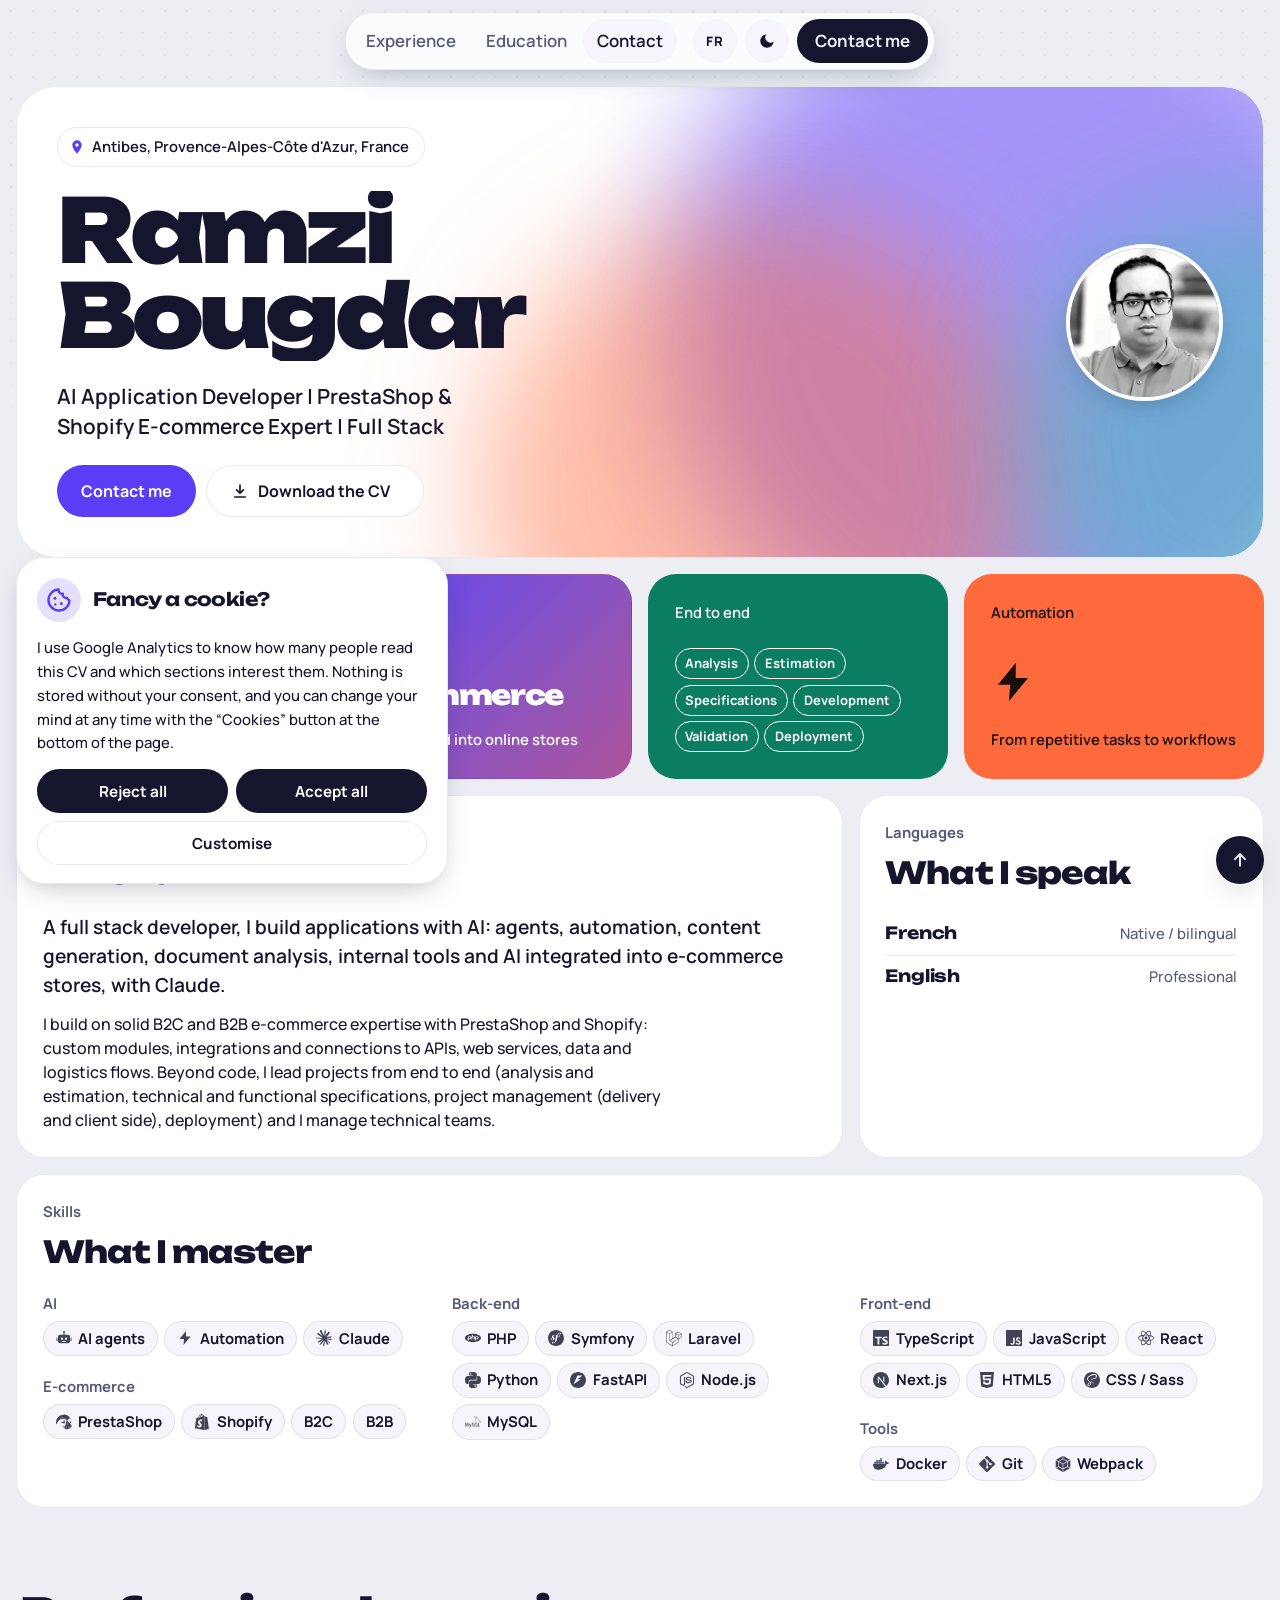
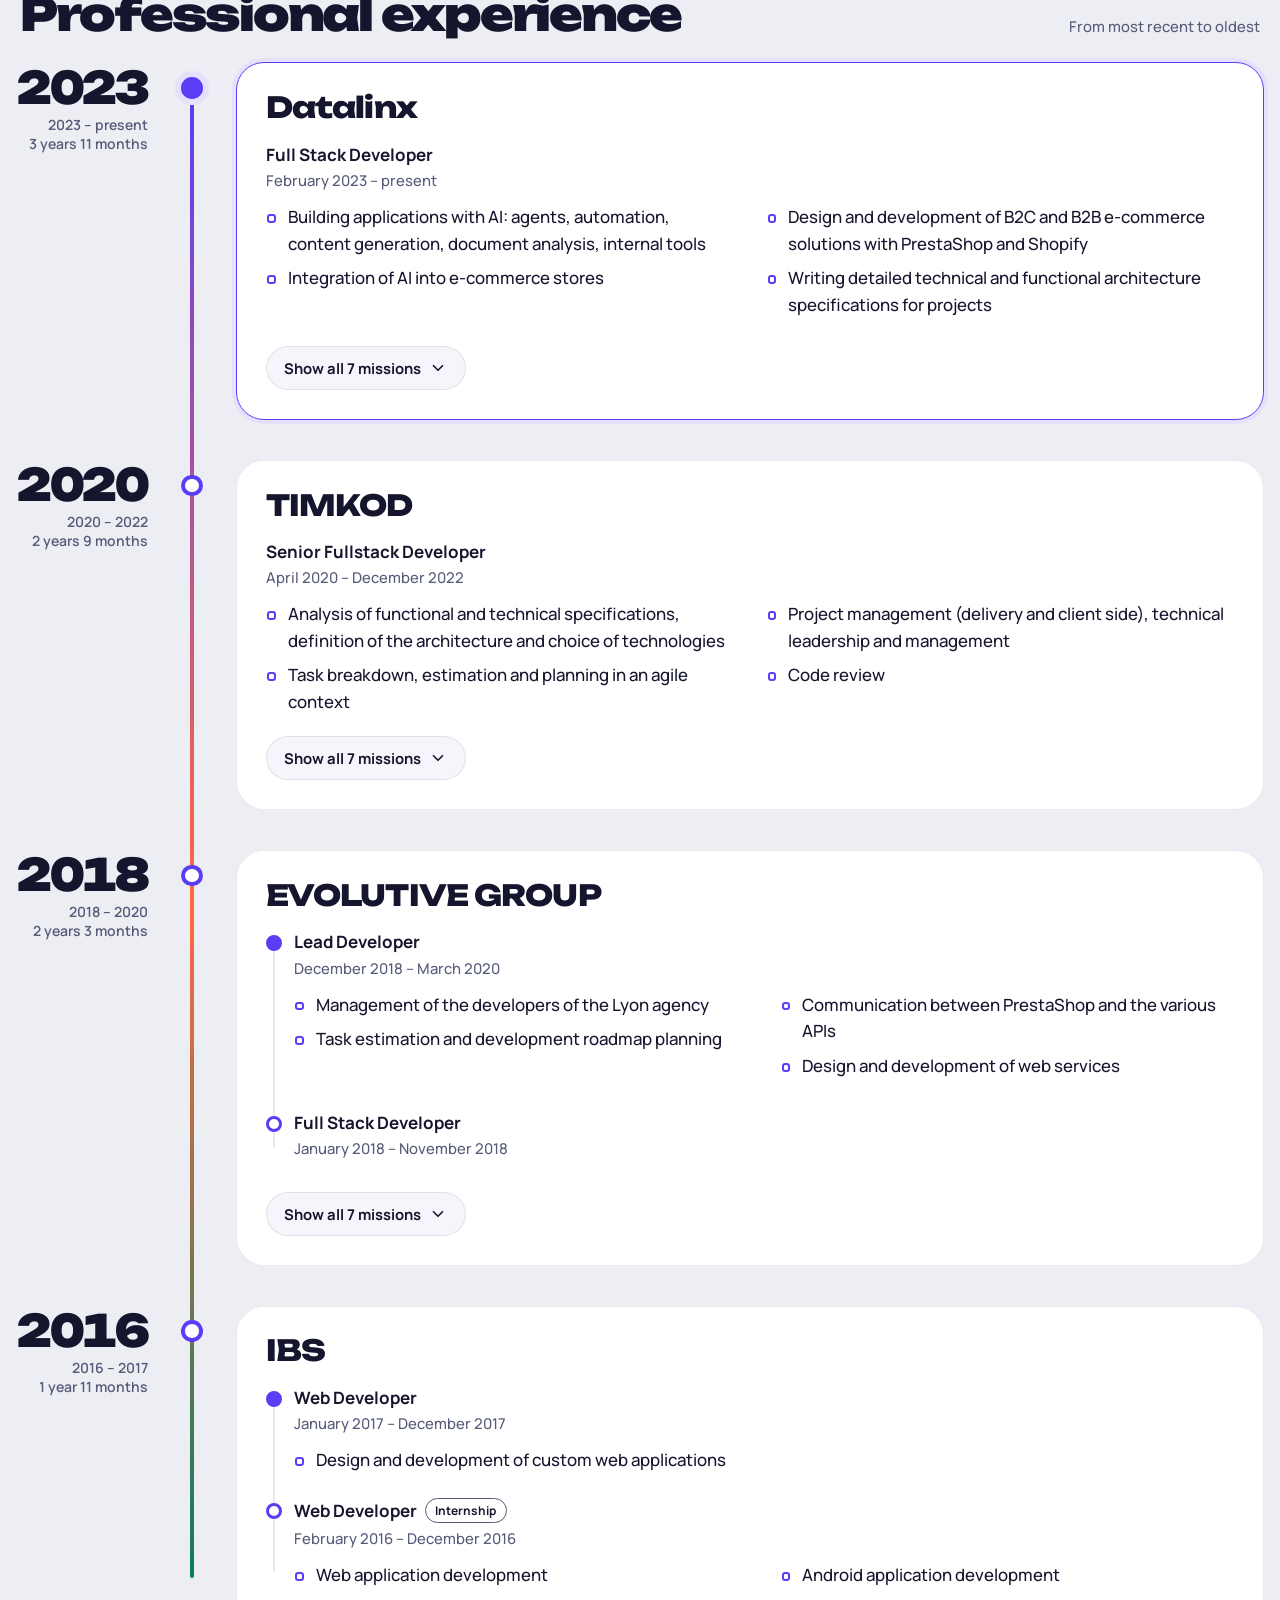
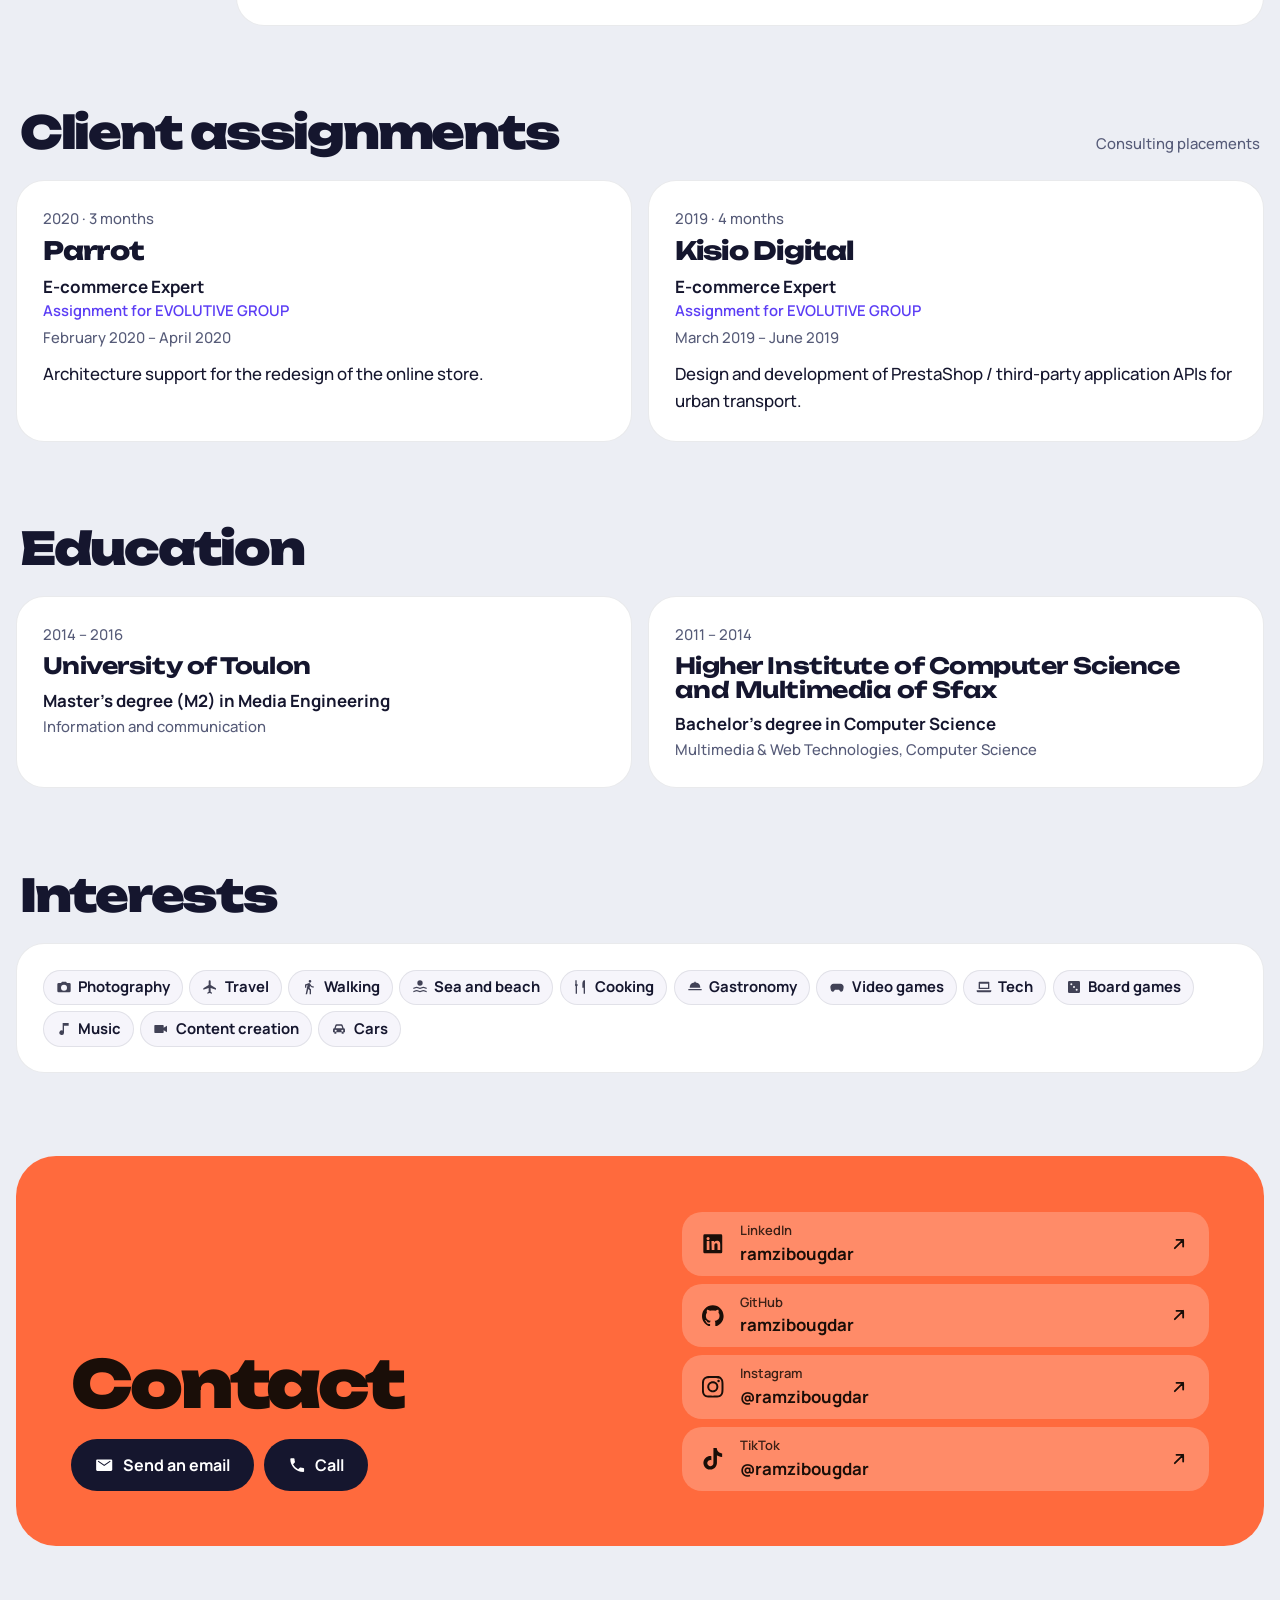
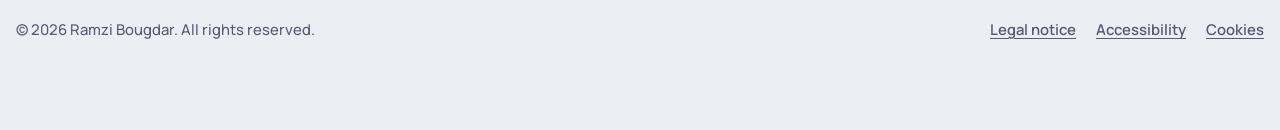
==== commit 5a78cefd: "SEO: index /fr/ and /en/ only, root folded into /en/ The root page canonicalised to itself while its" ====
--- a/en/index.html
+++ b/en/index.html
@@ -59,7 +59,7 @@
   <link rel="canonical" href="https://ramzibougdar.github.io/en/">
   <link rel="alternate" hreflang="en" href="https://ramzibougdar.github.io/en/">
   <link rel="alternate" hreflang="fr" href="https://ramzibougdar.github.io/fr/">
-  <link rel="alternate" hreflang="x-default" href="https://ramzibougdar.github.io/">
+  <link rel="alternate" hreflang="x-default" href="https://ramzibougdar.github.io/en/">
   <meta property="og:type" content="profile">
   <meta property="og:site_name" content="Ramzi Bougdar">
   <meta property="og:title" content="Ramzi Bougdar – AI Developer, PrestaShop &amp; Shopify | Antibes">
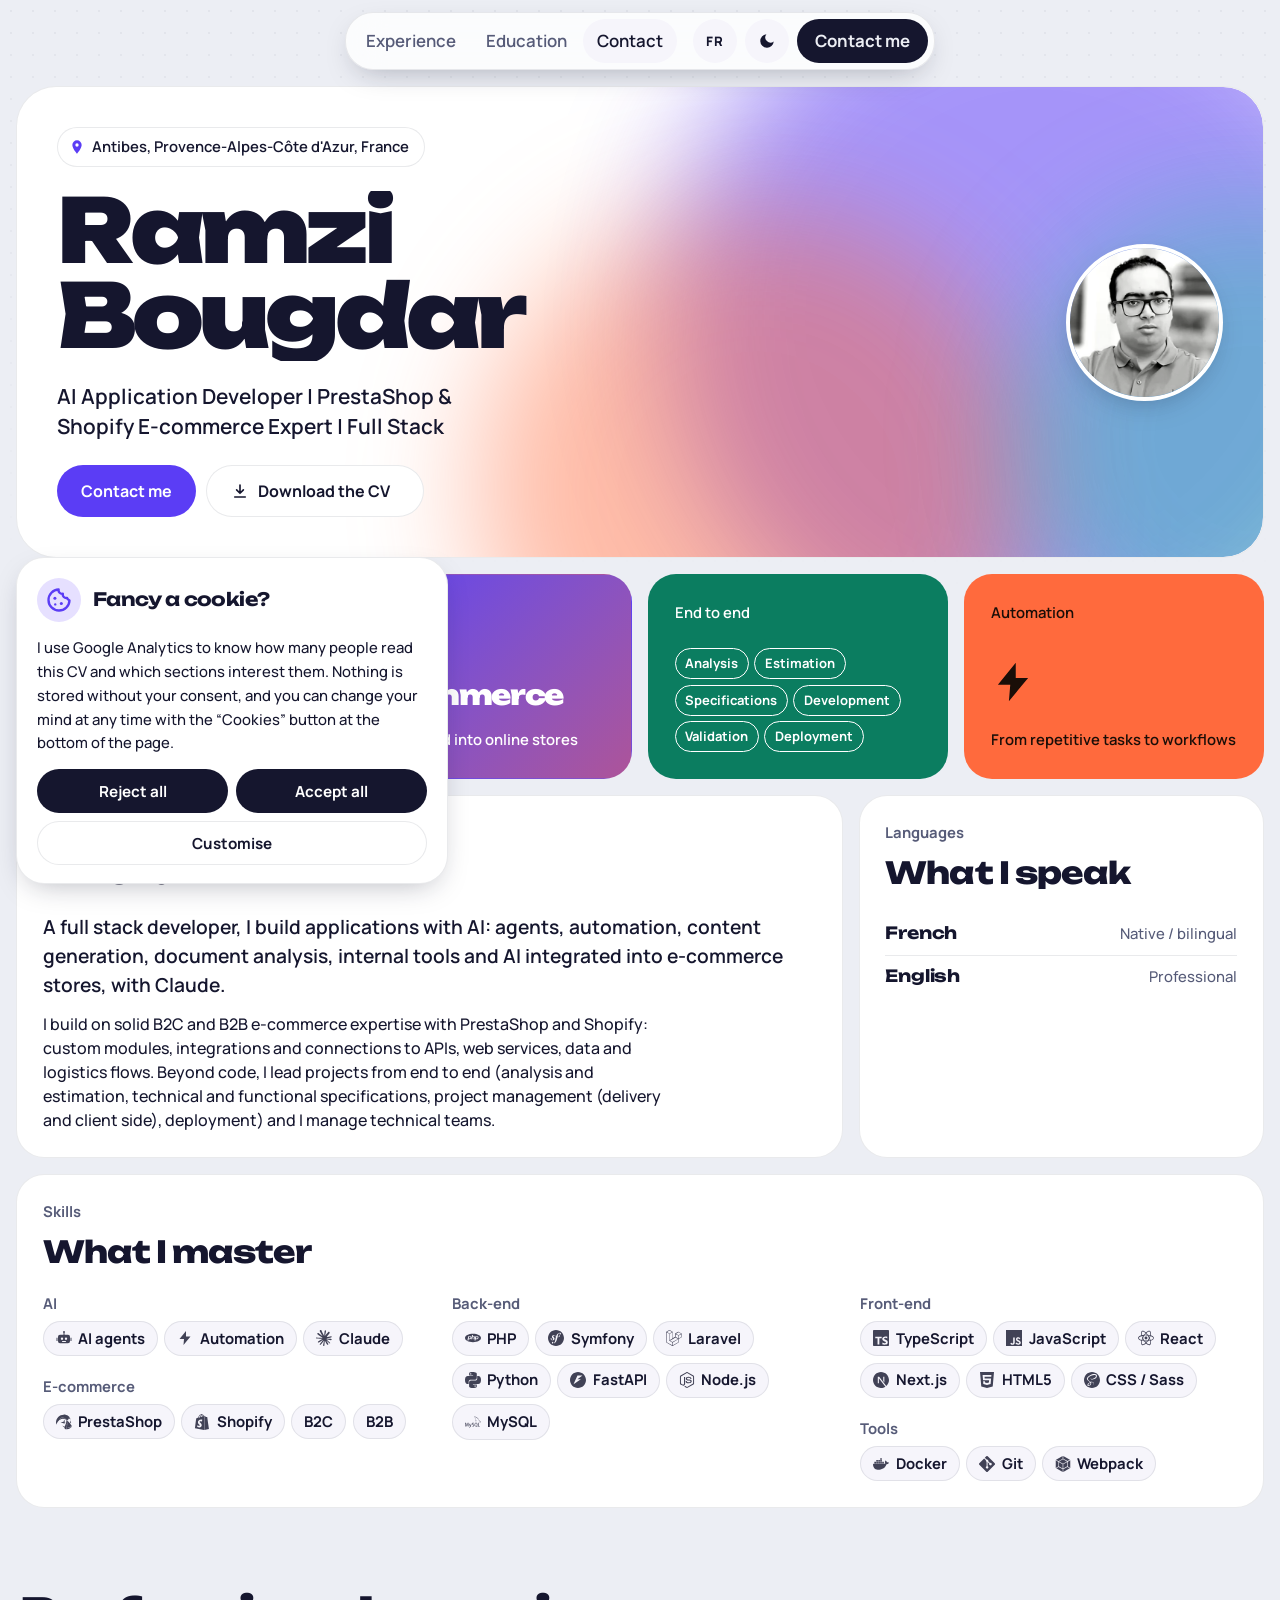
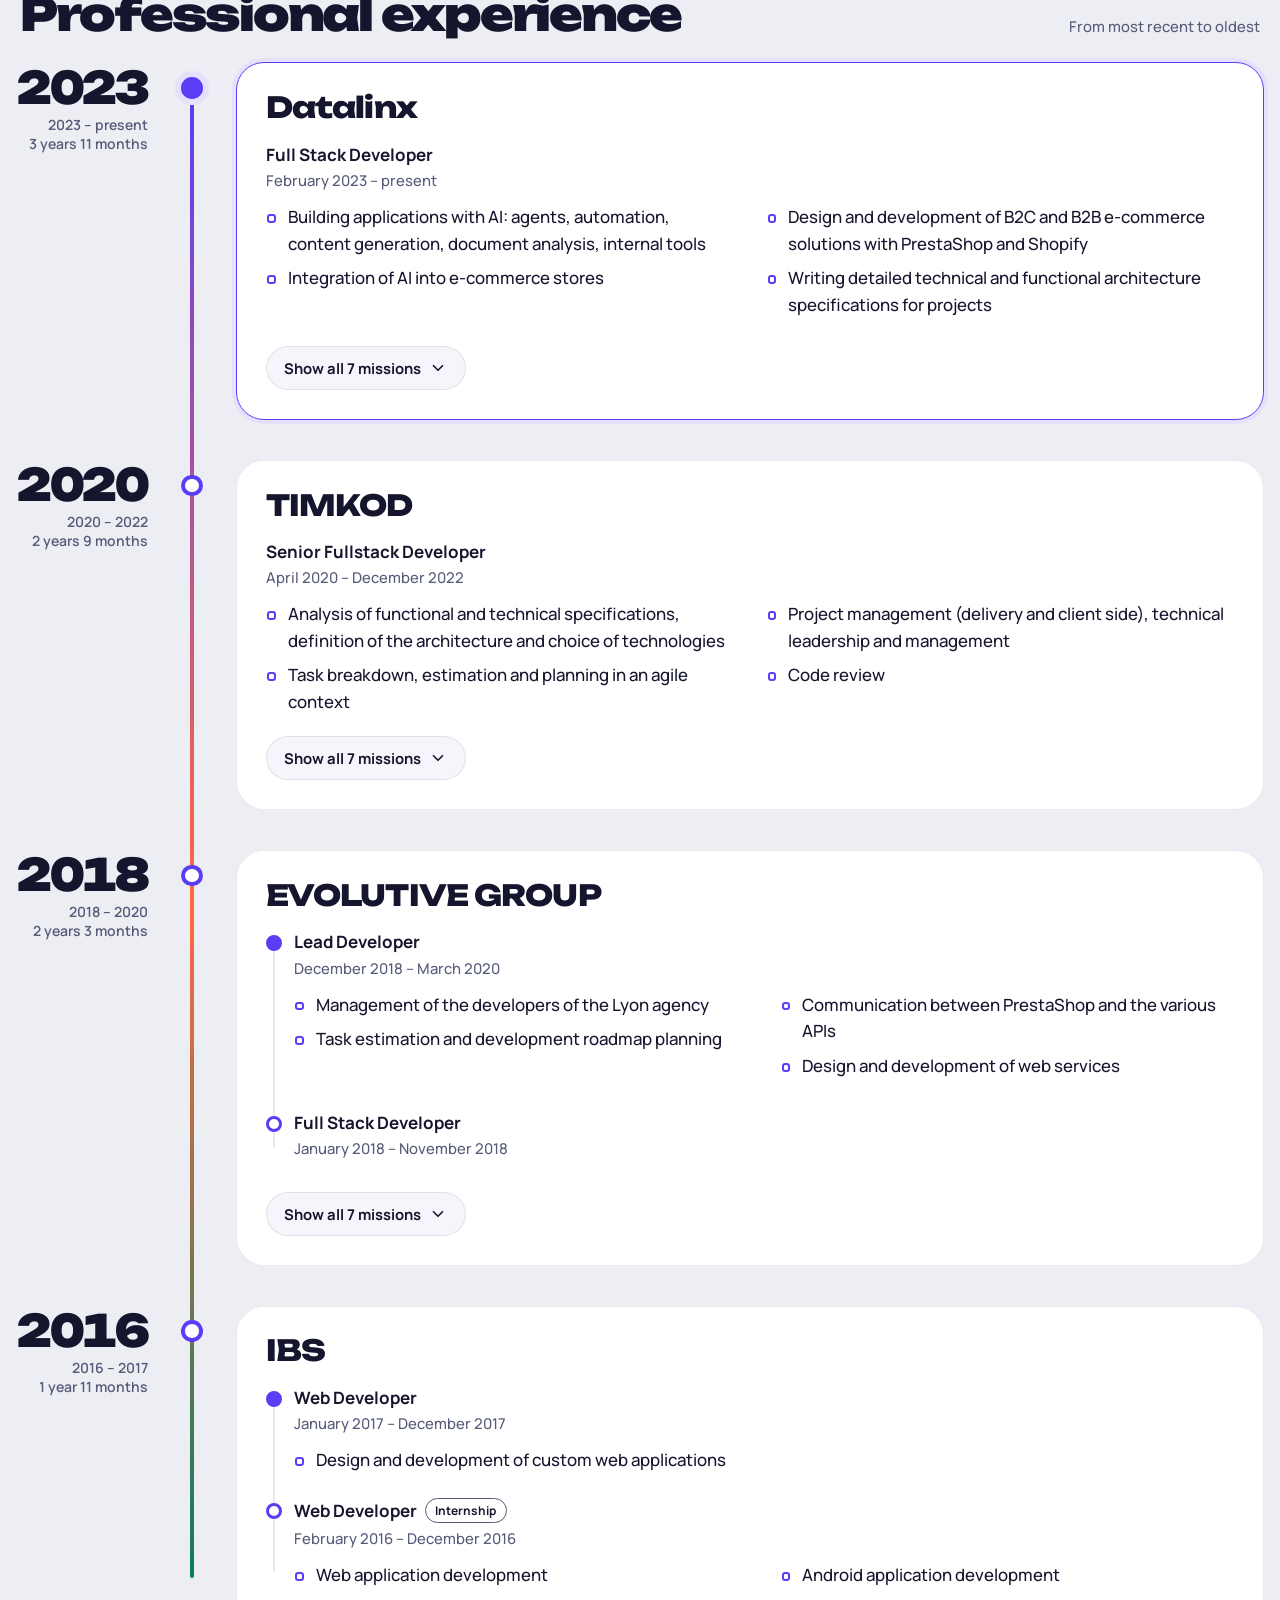
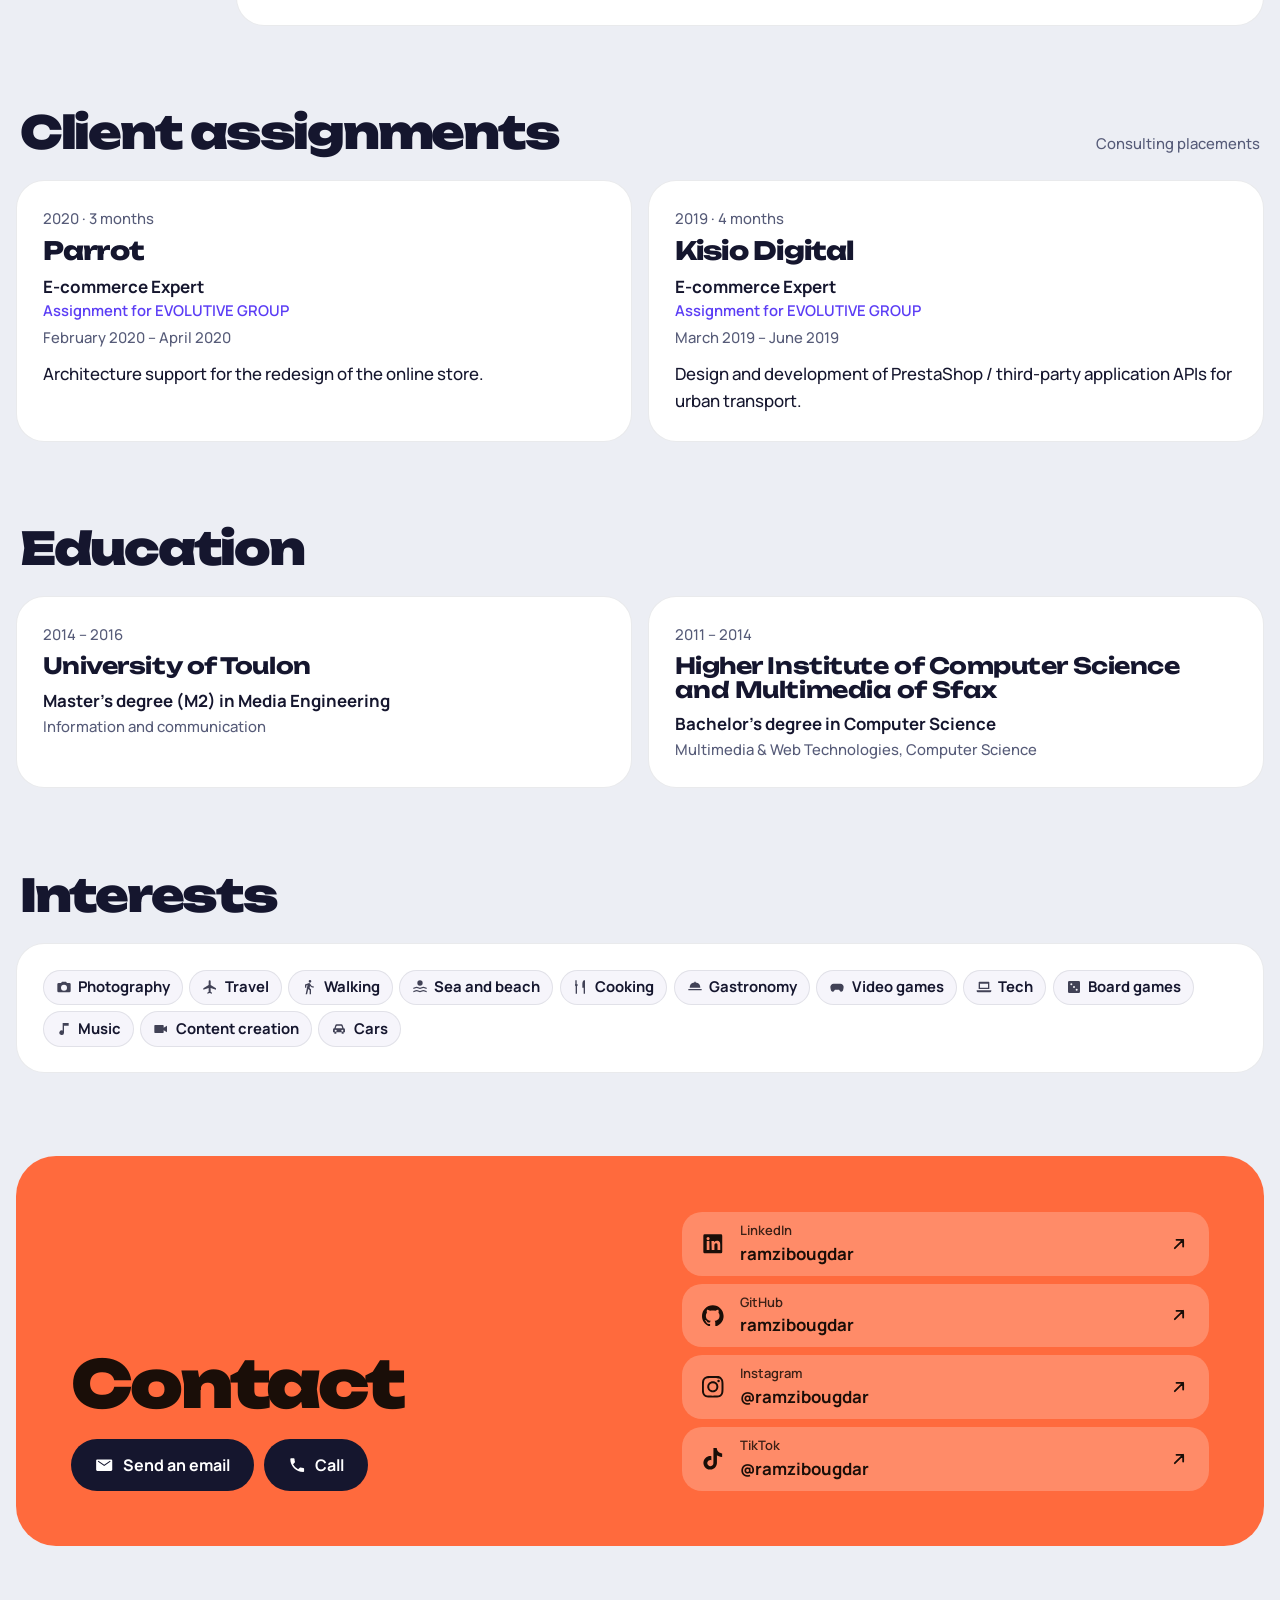
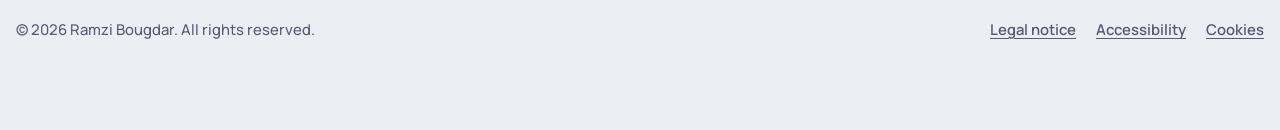
==== commit 4a818477: "SEO: complete social cards, robots, author; root card generated - Every page: twitter:title/descript" ====
--- a/en/index.html
+++ b/en/index.html
@@ -60,6 +60,9 @@
   <link rel="alternate" hreflang="en" href="https://ramzibougdar.github.io/en/">
   <link rel="alternate" hreflang="fr" href="https://ramzibougdar.github.io/fr/">
   <link rel="alternate" hreflang="x-default" href="https://ramzibougdar.github.io/en/">
+  <meta name="robots" content="index, follow, max-image-preview:large, max-snippet:-1">
+  <meta name="author" content="Ramzi Bougdar">
+  <meta name="format-detection" content="telephone=no">
   <meta property="og:type" content="profile">
   <meta property="og:site_name" content="Ramzi Bougdar">
   <meta property="og:title" content="Ramzi Bougdar – AI Developer, PrestaShop &amp; Shopify | Antibes">
@@ -72,6 +75,10 @@
   <meta property="og:image:height" content="630">
   <meta property="og:image:alt" content="Ramzi Bougdar">
   <meta name="twitter:card" content="summary_large_image">
+  <meta name="twitter:title" content="Ramzi Bougdar – AI Developer, PrestaShop &amp; Shopify | Antibes">
+  <meta name="twitter:description" content="Full stack developer in Antibes, France: AI applications with Claude (agents, automation) and B2C/B2B e-commerce solutions on PrestaShop and Shopify.">
+  <meta name="twitter:image" content="https://ramzibougdar.github.io/assets/img/og-image.png">
+  <meta name="twitter:image:alt" content="Ramzi Bougdar">
   <!-- /generated links -->
   <!-- Tab and home-screen icons (assets/icons/, favicon.ico at the root) -->
   <link rel="icon" href="../favicon.ico" sizes="48x48">
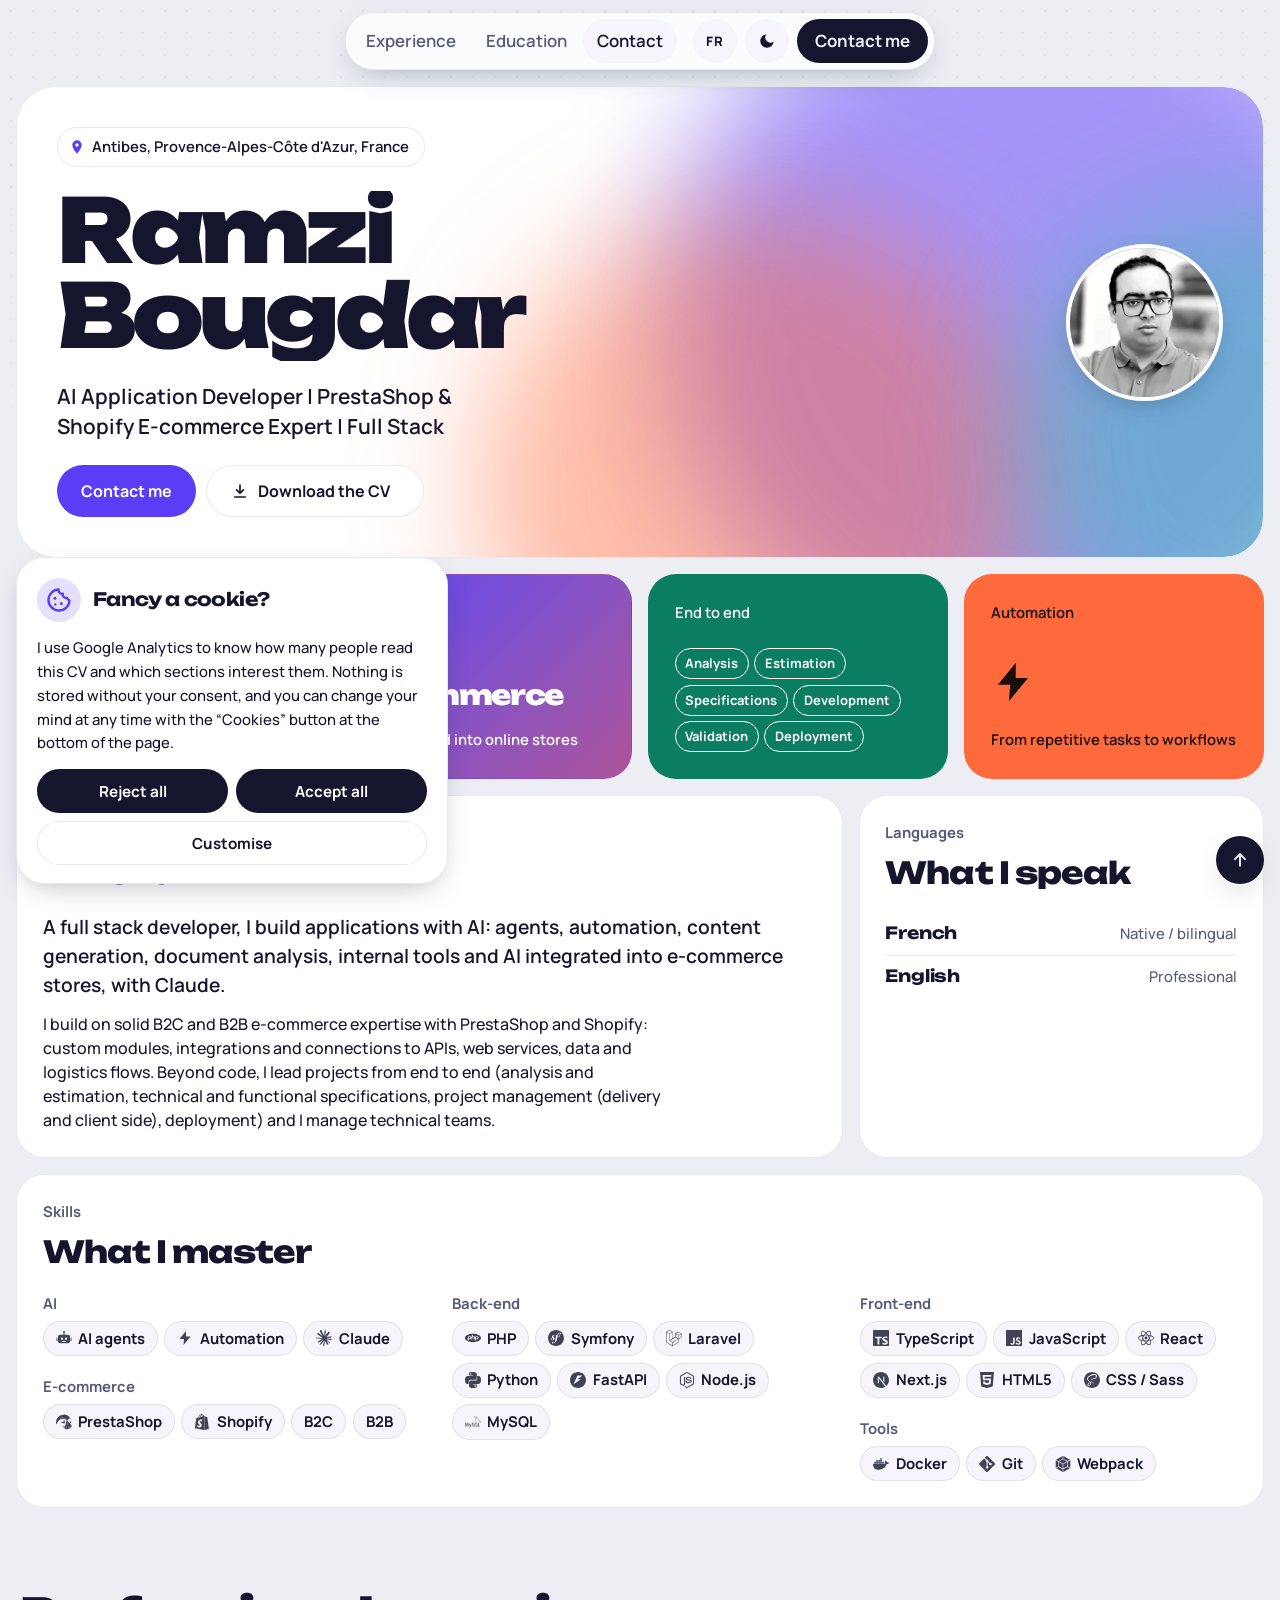
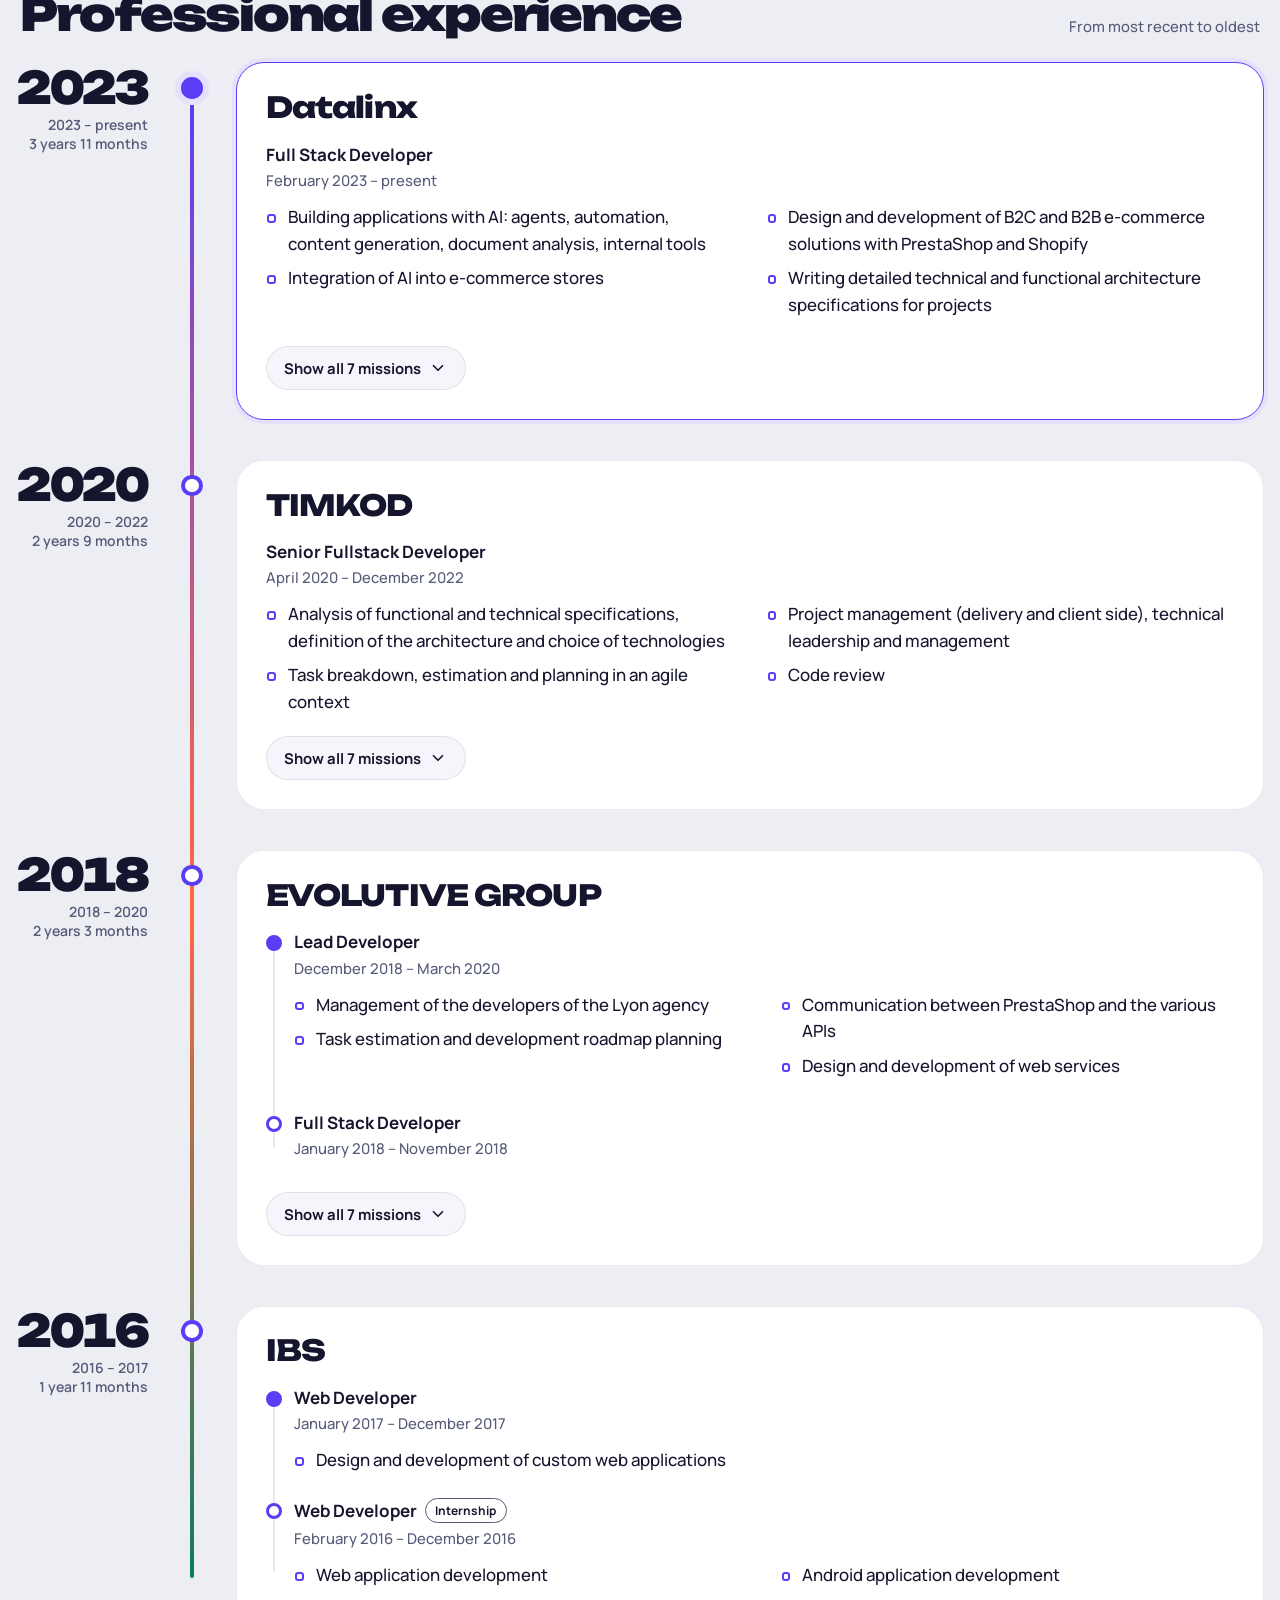
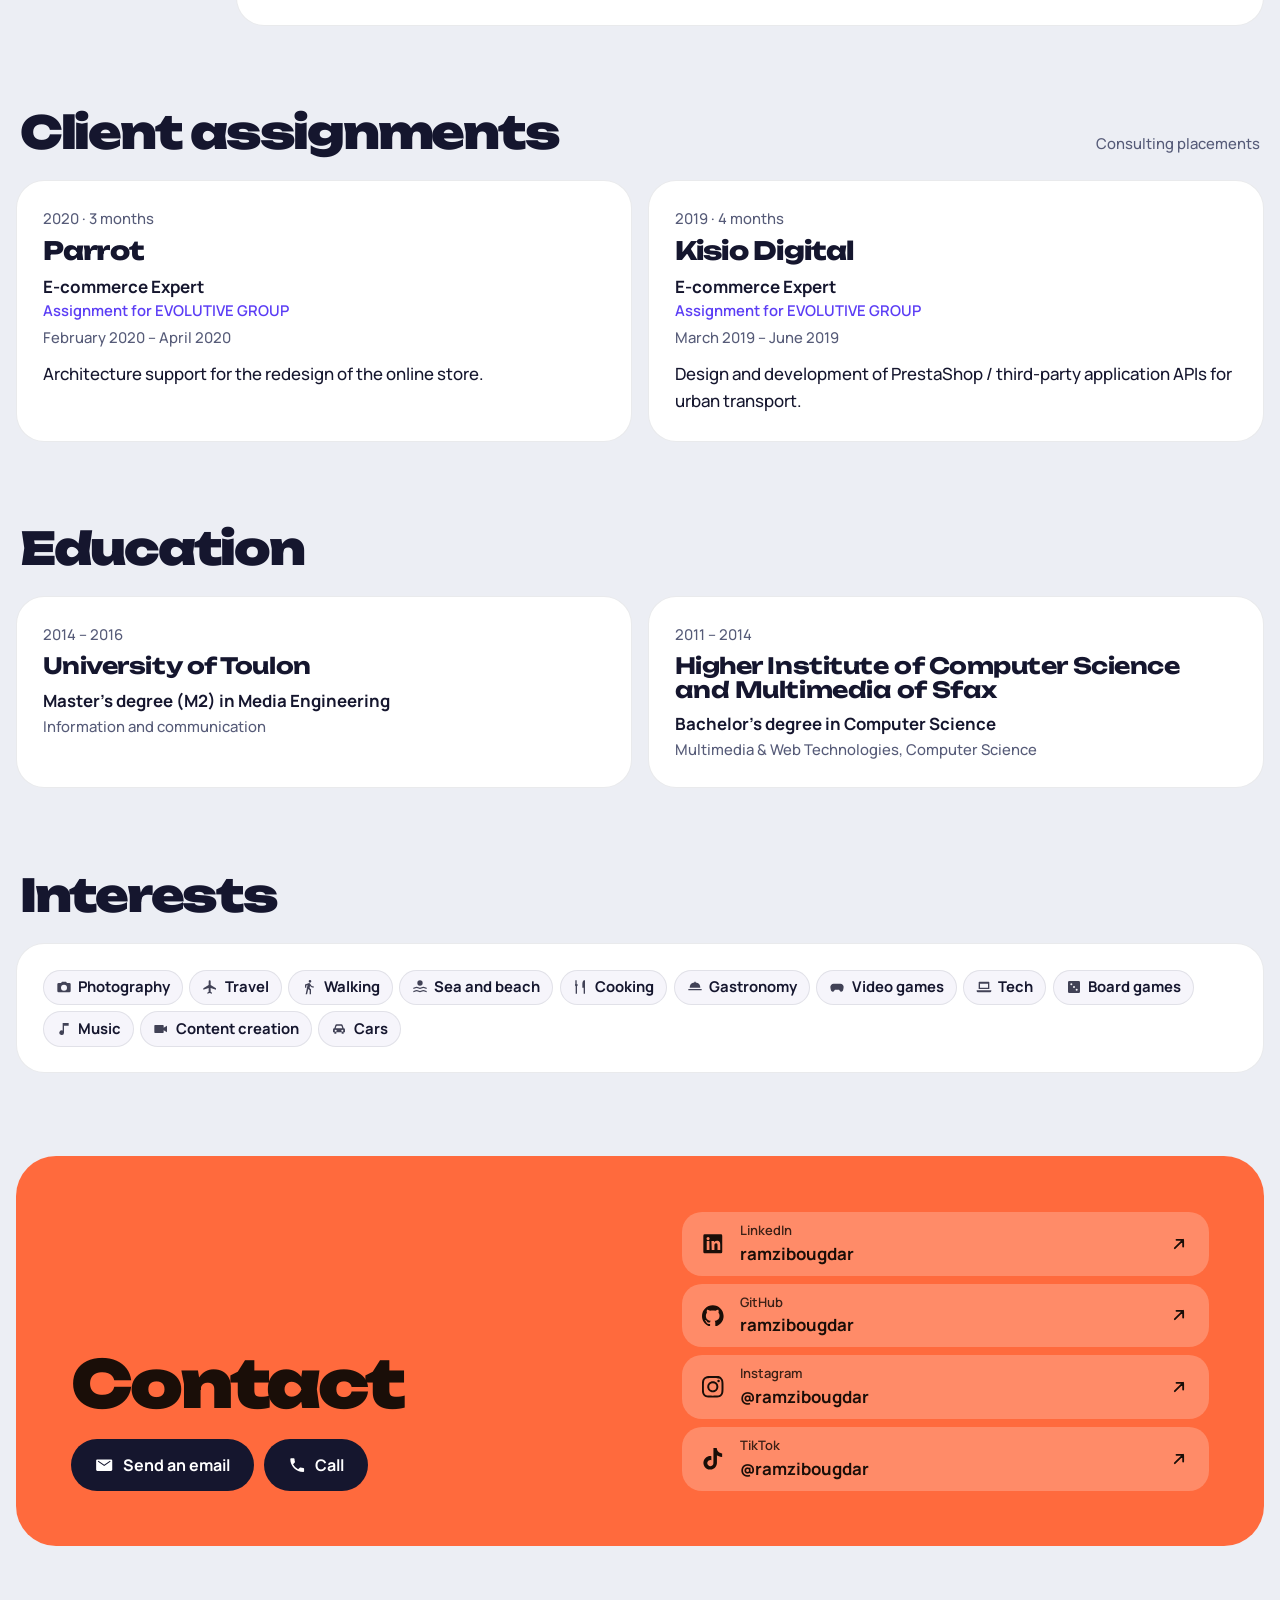
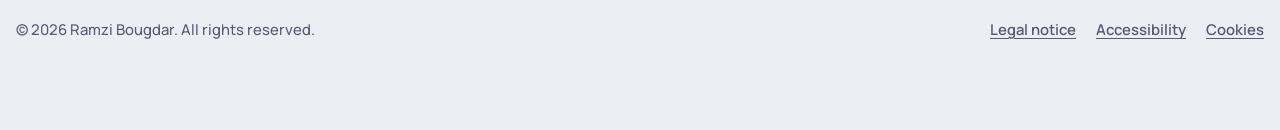
==== commit 53e218d5: "h1: name written once, "Ramzi Bougdar" with a real space The h1 held a visually hidden copy of the n" ====
--- a/en/index.html
+++ b/en/index.html
@@ -285,7 +285,7 @@
           <div class="hero__photo" data-render="photo" data-anim="hero-text" style="--i:1"><!-- prerendered --><img src="../assets/img/ramzi-bougdar.webp" alt="Portrait of Ramzi Bougdar" width="400" height="400" decoding="async" fetchpriority="high"><!-- /prerendered --></div>
         </div>
         <div>
-          <h1 id="name" data-render="name"><!-- prerendered --><span class="visually-hidden">Ramzi Bougdar</span><span aria-hidden="true"><span class="name__word"><span class="name__letter" data-anim="name-letter" style="--i:0">R</span><span class="name__letter" data-anim="name-letter" style="--i:1">a</span><span class="name__letter" data-anim="name-letter" style="--i:2">m</span><span class="name__letter" data-anim="name-letter" style="--i:3">z</span><span class="name__letter" data-anim="name-letter" style="--i:4">i</span></span><span class="name__word"><span class="name__letter" data-anim="name-letter" style="--i:5">B</span><span class="name__letter" data-anim="name-letter" style="--i:6">o</span><span class="name__letter" data-anim="name-letter" style="--i:7">u</span><span class="name__letter" data-anim="name-letter" style="--i:8">g</span><span class="name__letter" data-anim="name-letter" style="--i:9">d</span><span class="name__letter" data-anim="name-letter" style="--i:10">a</span><span class="name__letter" data-anim="name-letter" style="--i:11">r</span></span></span><!-- /prerendered --></h1>
+          <h1 id="name" data-render="name" aria-label="Ramzi Bougdar"><!-- prerendered --><span aria-hidden="true"><span class="name__word"><span class="name__letter" data-anim="name-letter" style="--i:0">R</span><span class="name__letter" data-anim="name-letter" style="--i:1">a</span><span class="name__letter" data-anim="name-letter" style="--i:2">m</span><span class="name__letter" data-anim="name-letter" style="--i:3">z</span><span class="name__letter" data-anim="name-letter" style="--i:4">i</span></span> <span class="name__word"><span class="name__letter" data-anim="name-letter" style="--i:5">B</span><span class="name__letter" data-anim="name-letter" style="--i:6">o</span><span class="name__letter" data-anim="name-letter" style="--i:7">u</span><span class="name__letter" data-anim="name-letter" style="--i:8">g</span><span class="name__letter" data-anim="name-letter" style="--i:9">d</span><span class="name__letter" data-anim="name-letter" style="--i:10">a</span><span class="name__letter" data-anim="name-letter" style="--i:11">r</span></span></span><!-- /prerendered --></h1>
           <p class="hero__title" data-render="title" data-anim="hero-text" style="--i:2"><!-- prerendered -->AI Application Developer | PrestaShop &amp; Shopify E-commerce Expert | Full Stack<!-- /prerendered --></p>
         </div>
         <div class="hero__actions" data-anim="hero-text" style="--i:3">
--- a/css/print.css
+++ b/css/print.css
@@ -127,7 +127,6 @@
   overflow: visible;
 }
 
-.name__word + .name__word::before { content: " "; }
 
 .hero__location {
   padding: 0;
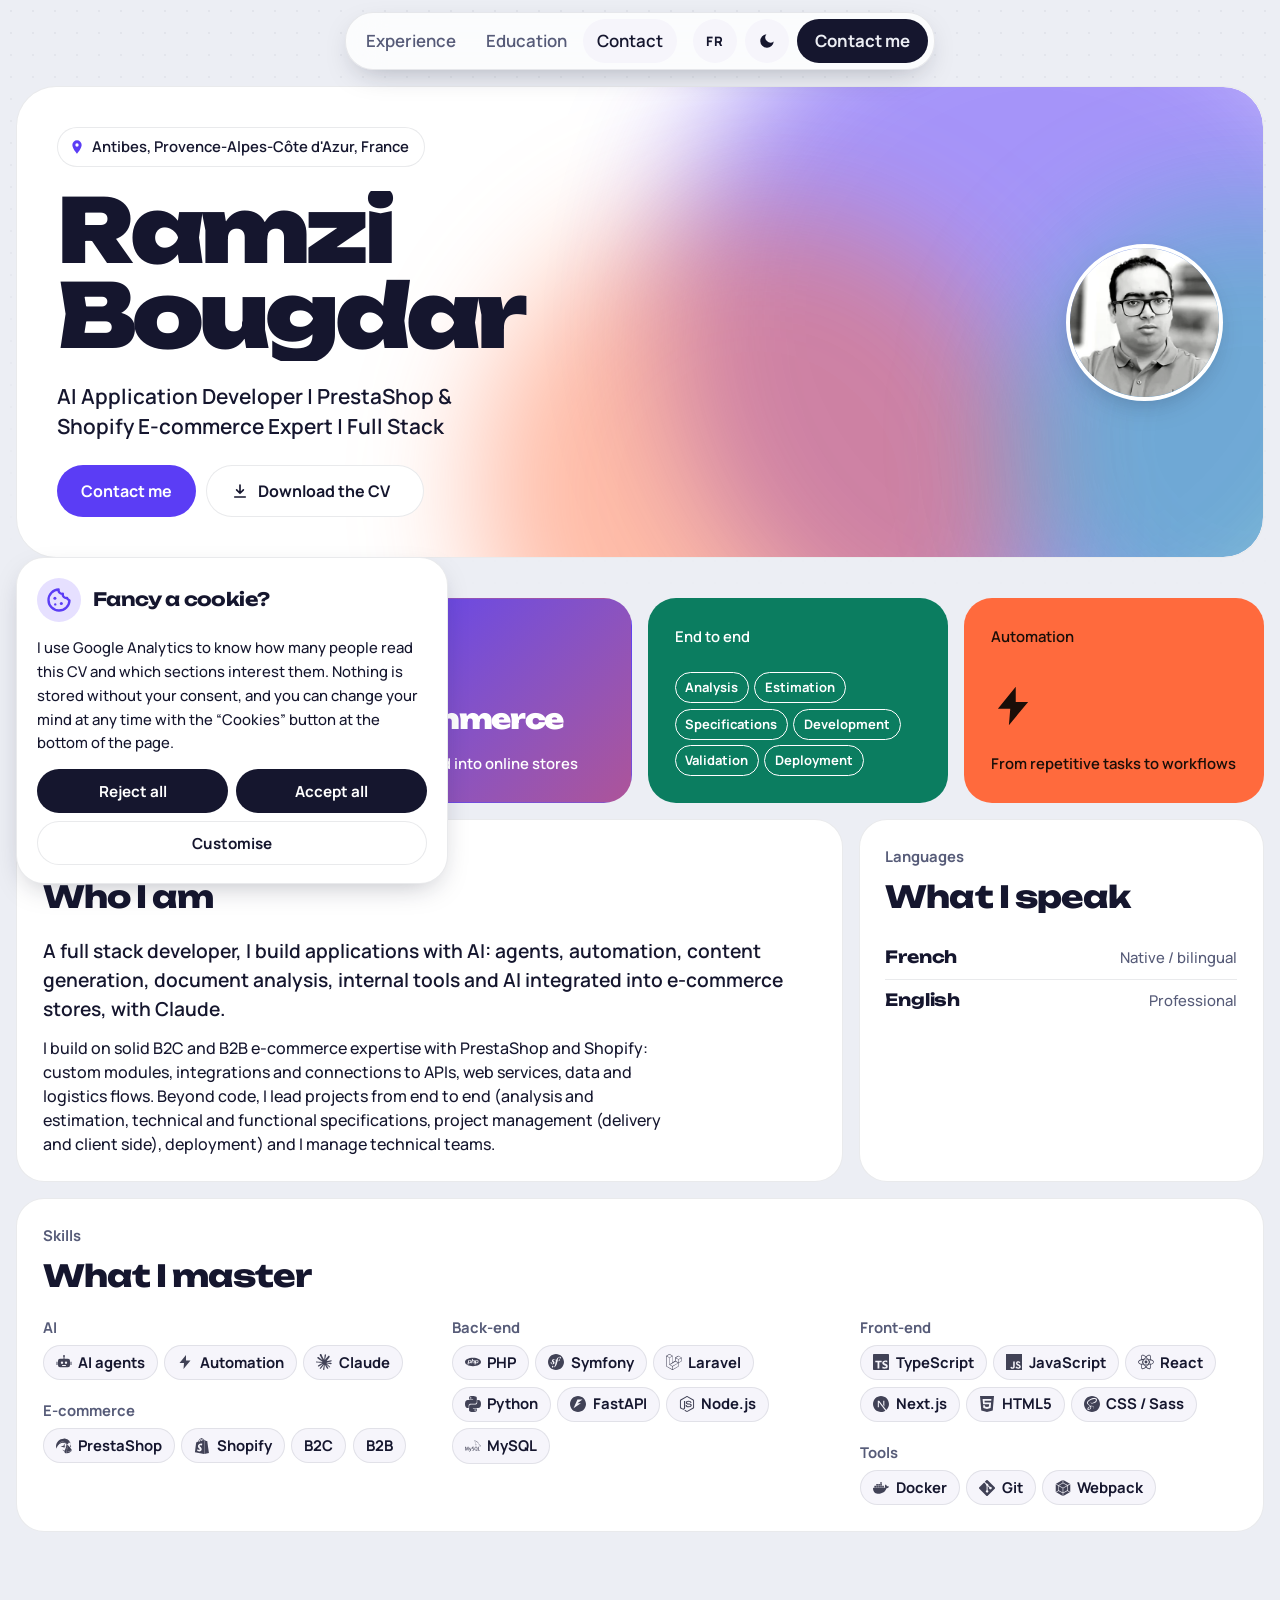
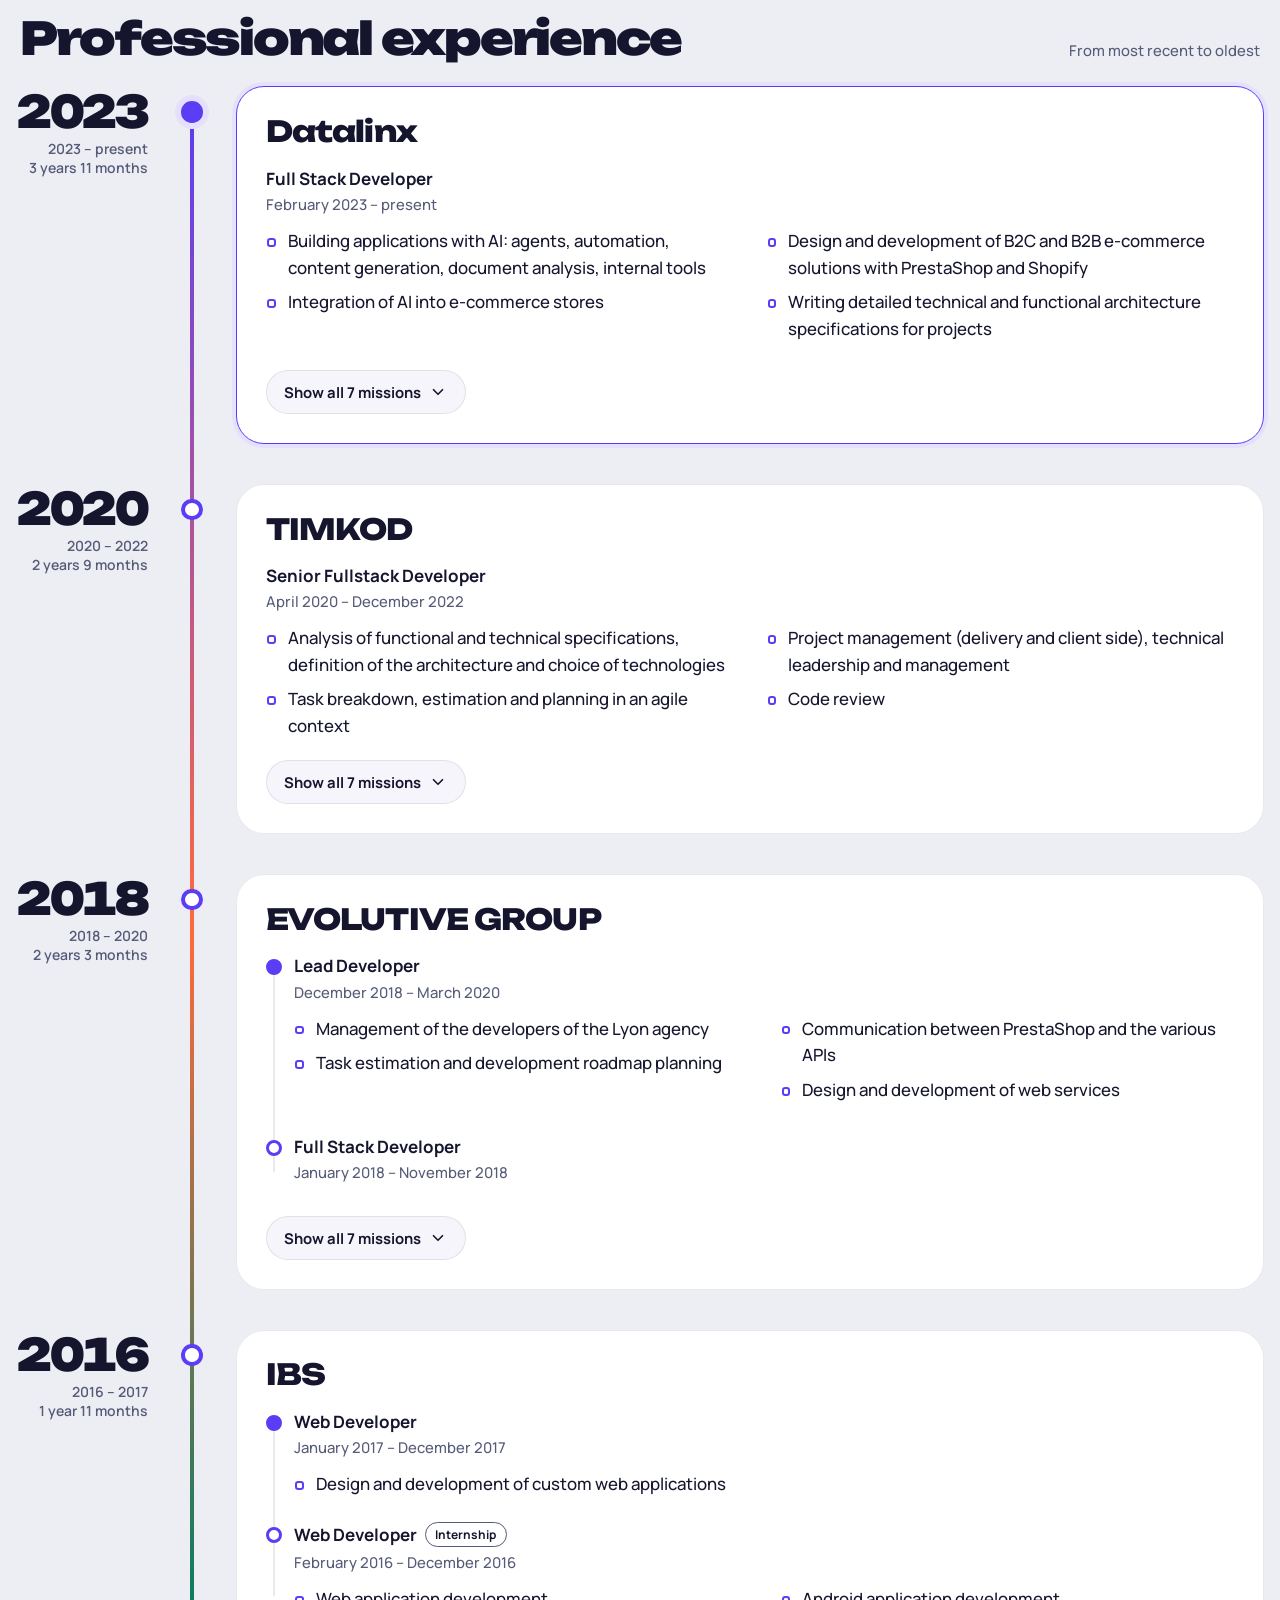
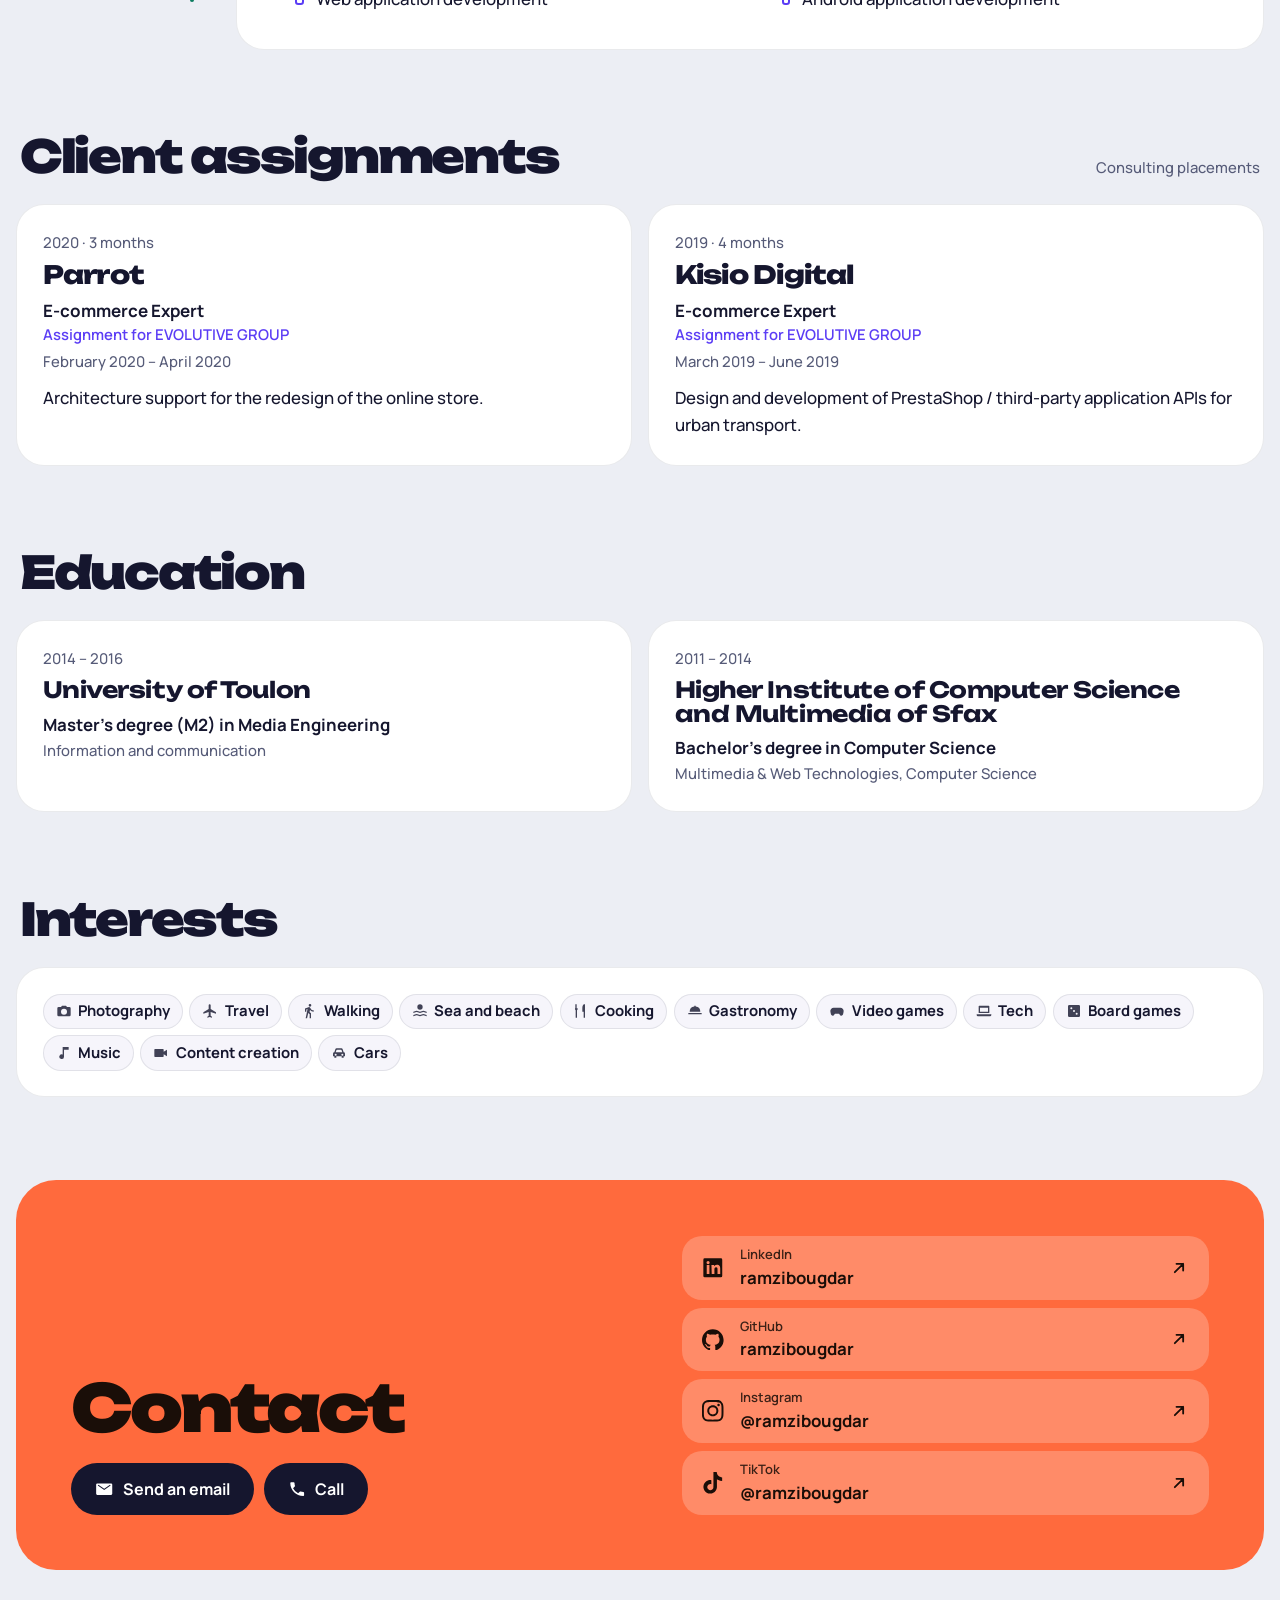
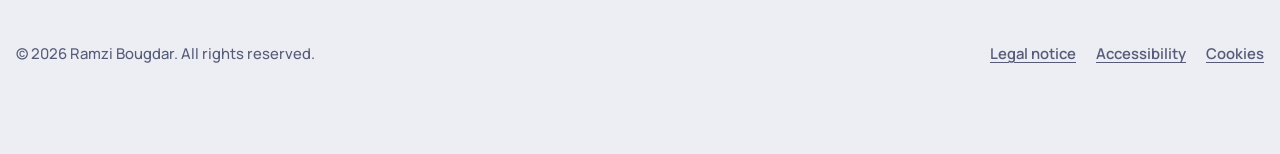
==== commit 4153cc8a: "SEO: no location in the page titles and descriptions - Titles: "Ramzi Bougdar – Développeur IA, Pres" ====
--- a/en/index.html
+++ b/en/index.html
@@ -4,8 +4,8 @@
   <meta charset="utf-8">
   <meta name="viewport" content="width=device-width, initial-scale=1">
   <!-- Search engine title (~60 characters) and description (~150 characters) of this language page -->
-  <title>Ramzi Bougdar – AI Developer, PrestaShop &amp; Shopify | Antibes</title>
-  <meta name="description" content="Full stack developer in Antibes, France: AI applications with Claude (agents, automation) and B2C/B2B e-commerce solutions on PrestaShop and Shopify.">
+  <title>Ramzi Bougdar – AI Developer, PrestaShop &amp; Shopify</title>
+  <meta name="description" content="Full stack developer: AI applications with Claude (agents, automation) and B2C/B2B e-commerce solutions on PrestaShop and Shopify.">
   <meta name="color-scheme" content="light dark">
   <!--
     Google Consent Mode v2: every storage is denied by default, before Google Tag Manager loads.
@@ -65,8 +65,8 @@
   <meta name="format-detection" content="telephone=no">
   <meta property="og:type" content="profile">
   <meta property="og:site_name" content="Ramzi Bougdar">
-  <meta property="og:title" content="Ramzi Bougdar – AI Developer, PrestaShop &amp; Shopify | Antibes">
-  <meta property="og:description" content="Full stack developer in Antibes, France: AI applications with Claude (agents, automation) and B2C/B2B e-commerce solutions on PrestaShop and Shopify.">
+  <meta property="og:title" content="Ramzi Bougdar – AI Developer, PrestaShop &amp; Shopify">
+  <meta property="og:description" content="Full stack developer: AI applications with Claude (agents, automation) and B2C/B2B e-commerce solutions on PrestaShop and Shopify.">
   <meta property="og:url" content="https://ramzibougdar.github.io/en/">
   <meta property="og:locale" content="en_GB">
   <meta property="og:locale:alternate" content="fr_FR">
@@ -75,8 +75,8 @@
   <meta property="og:image:height" content="630">
   <meta property="og:image:alt" content="Ramzi Bougdar">
   <meta name="twitter:card" content="summary_large_image">
-  <meta name="twitter:title" content="Ramzi Bougdar – AI Developer, PrestaShop &amp; Shopify | Antibes">
-  <meta name="twitter:description" content="Full stack developer in Antibes, France: AI applications with Claude (agents, automation) and B2C/B2B e-commerce solutions on PrestaShop and Shopify.">
+  <meta name="twitter:title" content="Ramzi Bougdar – AI Developer, PrestaShop &amp; Shopify">
+  <meta name="twitter:description" content="Full stack developer: AI applications with Claude (agents, automation) and B2C/B2B e-commerce solutions on PrestaShop and Shopify.">
   <meta name="twitter:image" content="https://ramzibougdar.github.io/assets/img/og-image.png">
   <meta name="twitter:image:alt" content="Ramzi Bougdar">
   <!-- /generated links -->
--- a/css/site.min.css
+++ b/css/site.min.css
@@ -1,2 +1,2 @@
 /* Generated by scripts/build-assets.js from css/tokens.css, css/style.css: do not edit. */
-@font-face{font-family:Manrope;font-style:normal;font-weight:400 800;font-display:swap;src:url(../assets/fonts/manrope-latin.woff2) format("woff2");unicode-range:U+0000-00FF,U+0131,U+0152-0153,U+02BB-02BC,U+02C6,U+02DA,U+02DC,U+0304,U+0308,U+0329,U+2000-206F,U+20AC,U+2122,U+2191,U+2193,U+2212,U+2215,U+FEFF,U+FFFD}@font-face{font-family:Unbounded;font-style:normal;font-weight:500 900;font-display:swap;src:url(../assets/fonts/unbounded-latin.woff2) format("woff2");unicode-range:U+0000-00FF,U+0131,U+0152-0153,U+02BB-02BC,U+02C6,U+02DA,U+02DC,U+0304,U+0308,U+0329,U+2000-206F,U+20AC,U+2122,U+2191,U+2193,U+2212,U+2215,U+FEFF,U+FFFD}:root{--p-night-900: #0D0E1A;--p-night-800: #15162E;--p-night-700: #171930;--p-night-600: #1E2140;--p-gray-100: #ECEEF4;--p-gray-50: #F6F5FB;--p-white: #FFFFFF;--p-gray-600: #565B78;--p-gray-300: #A2A6C4;--p-moon: #ECEDF7;--p-violet-600: #5B3DF5;--p-violet-300: #8B78FF;--p-violet-200: #B4A8FF;--p-violet-100: #E6E0FF;--p-violet-900: #2A2560;--p-coral-500: #FF6A3D;--p-coral-300: #FF8A62;--p-brown-900: #1A0E08;--p-mint-700: #0B7D60;--p-mint-300: #3DDBB0}:root{--c-bg: var(--p-gray-100);--c-tile: var(--p-white);--c-tile-2: var(--p-gray-50);--c-text: var(--p-night-800);--c-text-2: var(--p-gray-600);--c-border: rgba(21, 22, 46, .09);--c-accent: var(--p-violet-600);--c-on-accent: var(--p-white);--c-accent-soft: var(--p-violet-100);--c-warm: var(--p-coral-500);--c-on-warm: var(--p-brown-900);--c-active: var(--p-mint-700);--c-on-active: var(--p-white);--c-inverse: var(--p-night-800);--c-on-inverse: var(--p-white);--c-on-inverse-2: #C9CBE0;--c-focus: var(--p-violet-600);--c-halo-1: rgba(91, 61, 245, .55);--c-halo-2: rgba(255, 106, 61, .45);--c-halo-3: rgba(32, 201, 160, .4);color-scheme:light}:root[data-theme=dark]{--c-bg: var(--p-night-900);--c-tile: var(--p-night-700);--c-tile-2: var(--p-night-600);--c-text: var(--p-moon);--c-text-2: var(--p-gray-300);--c-border: rgba(236, 237, 247, .09);--c-accent: var(--p-violet-300);--c-on-accent: var(--p-night-900);--c-accent-soft: var(--p-violet-900);--c-warm: var(--p-coral-300);--c-on-warm: var(--p-night-900);--c-active: var(--p-mint-300);--c-on-active: var(--p-night-900);--c-inverse: var(--p-moon);--c-on-inverse: var(--p-night-800);--c-on-inverse-2: #4A4F6E;--c-focus: var(--p-violet-200);--c-halo-1: rgba(139, 120, 255, .45);--c-halo-2: rgba(255, 138, 98, .3);--c-halo-3: rgba(61, 219, 176, .28);color-scheme:dark}@media (prefers-color-scheme: dark){:root:not([data-theme=light]){--c-bg: var(--p-night-900);--c-tile: var(--p-night-700);--c-tile-2: var(--p-night-600);--c-text: var(--p-moon);--c-text-2: var(--p-gray-300);--c-border: rgba(236, 237, 247, .09);--c-accent: var(--p-violet-300);--c-on-accent: var(--p-night-900);--c-accent-soft: var(--p-violet-900);--c-warm: var(--p-coral-300);--c-on-warm: var(--p-night-900);--c-active: var(--p-mint-300);--c-on-active: var(--p-night-900);--c-inverse: var(--p-moon);--c-on-inverse: var(--p-night-800);--c-on-inverse-2: #4A4F6E;--c-focus: var(--p-violet-200);--c-halo-1: rgba(139, 120, 255, .45);--c-halo-2: rgba(255, 138, 98, .3);--c-halo-3: rgba(61, 219, 176, .28);color-scheme:dark}}:root{--f-title: "Unbounded", "Arial Black", system-ui, sans-serif;--f-text: "Manrope", system-ui, -apple-system, "Segoe UI", sans-serif;--t-body: clamp(1rem, .982rem + .089vw, 1.0625rem);--t-small: clamp(.875rem, .857rem + .089vw, .9375rem);--t-h3: clamp(1.125rem, 1.054rem + .357vw, 1.375rem);--t-h2: clamp(1.75rem, 1.393rem + 1.786vw, 3rem);--t-name: clamp(2.75rem, 1.821rem + 4.643vw, 6rem);--t-stat: clamp(3rem, 2.5rem + 2.5vw, 4.75rem);--lh-body: 1.6;--lh-title: 1.05}:root{--s-1: .25rem;--s-2: .5rem;--s-3: .75rem;--s-4: 1rem;--s-5: 1.5rem;--s-6: 2rem;--s-7: 3rem;--s-8: 4.5rem;--s-gutter: clamp(.625rem, .4rem + .8vw, 1rem);--s-tile: clamp(1.15rem, .8rem + 1vw, 1.75rem);--r-xl: 2.5rem;--r-l: 1.75rem;--r-m: 1.25rem;--r-s: .75rem;--r-pill: 999px;--shadow-float: 0 10px 30px -12px rgba(21, 22, 46, .35);--bar-height: 4.5rem;--max-width: 80rem}:root{--d-instant: .1s;--d-fast: .18s;--d-medium: .3s;--d-slow: .6s;--d-scene: .9s;--ease-out: cubic-bezier(.22, .61, .36, 1);--ease-expressive: cubic-bezier(.16, 1, .3, 1);--ease-toggle: cubic-bezier(.45, 0, .55, 1)}@media (prefers-reduced-motion: reduce){:root{--d-instant: 0s;--d-fast: 0s;--d-medium: 0s;--d-slow: 0s;--d-scene: 0s}}*,*:before,*:after{box-sizing:border-box}html{-webkit-text-size-adjust:100%;text-size-adjust:100%;scroll-padding-top:calc(var(--bar-height) + 1rem)}@media (prefers-reduced-motion: no-preference){html{scroll-behavior:smooth}}body{margin:0;background:var(--c-bg);color:var(--c-text);font:500 var(--t-body)/var(--lh-body) var(--f-text);overflow-x:hidden;-webkit-font-smoothing:antialiased}body:before{content:"";position:fixed;inset:0;z-index:-1;pointer-events:none;opacity:.5;background-image:radial-gradient(var(--c-border) 1px,transparent 1px);background-size:22px 22px;-webkit-mask-image:linear-gradient(#000,transparent 70%);mask-image:linear-gradient(#000,transparent 70%)}h1,h2,h3,h4{margin:0;font-family:var(--f-title);font-weight:700;line-height:var(--lh-title);letter-spacing:-.02em}p,ul,ol{margin:0}a{color:inherit;text-underline-offset:.2em}img{max-width:100%;height:auto}[hidden]:not([hidden=until-found]){display:none!important}@keyframes entrance-rise{0%{opacity:0;transform:translateY(var(--rise, 16px))}}@keyframes entrance-slide{0%{transform:translateY(var(--rise, 16px))}}@keyframes entrance-letter{0%{transform:translateY(110%)}}@keyframes entrance-halo{0%{opacity:0;transform:scale(.5)}}.entrance .bar__inner{--rise: -12px;animation:entrance-rise var(--d-slow) var(--ease-out) both}.entrance [data-anim=hero]{animation:entrance-slide var(--d-slow) var(--ease-out) both}.entrance [data-anim=halo]{animation:entrance-halo 1.2s var(--ease-out) calc(.1s + var(--i, 0) * .1s) both}.entrance [data-anim=name-letter]{animation:entrance-letter var(--d-scene) var(--ease-expressive) calc(.15s + var(--i, 0) * .03s) both}.entrance [data-anim=hero-text]{--rise: 12px;animation:entrance-slide .5s var(--ease-out) calc(.5s + var(--i, 0) * .08s) both}.entrance [data-anim=tile]{animation:entrance-rise .5s var(--ease-out) calc(.45s + var(--i, 0) * .06s) both}:focus-visible{outline:3px solid var(--c-focus);outline-offset:3px;border-radius:.4rem}[tabindex="-1"]:focus{outline:none}.visually-hidden{position:absolute!important;width:1px;height:1px;margin:-1px;padding:0;border:0;overflow:hidden;clip:rect(0 0 0 0);white-space:nowrap}.small{color:var(--c-text-2);font-size:var(--t-small)}.skip-link{position:absolute;left:1rem;top:-5rem;z-index:100;padding:.75rem 1.1rem;border-radius:var(--r-s);background:var(--c-accent);color:var(--c-on-accent);font-weight:700}.skip-link:focus{top:1rem}.error{margin:var(--s-5) 0;padding:var(--s-4);border:2px solid var(--c-text-2);border-radius:var(--r-m);background:var(--c-tile)}.button{position:relative;display:inline-flex;align-items:center;justify-content:center;gap:.55rem;min-height:3.25rem;padding:0 1.5rem;border:0;border-radius:var(--r-pill);font:700 1rem var(--f-text);text-decoration:none;cursor:pointer;transition:transform var(--d-fast) var(--ease-out)}.button:after{content:"";position:absolute;inset:0;border-radius:inherit;background:currentColor;opacity:0;transition:opacity var(--d-fast) var(--ease-out)}.button:hover:after{opacity:.08}.button:hover{transform:translateY(-2px)}.button:active{transform:scale(.97);transition-duration:var(--d-instant)}.button svg{flex:none}.button--primary{background:var(--c-accent);color:var(--c-on-accent)}.button--light{background:var(--c-tile);color:var(--c-text);border:1px solid var(--c-border)}.button--inverse{background:var(--c-inverse);color:var(--c-on-inverse)}.button-round{display:inline-grid;place-items:center;width:2.75rem;height:2.75rem;flex:none;border:0;border-radius:50%;background:var(--c-tile-2);color:var(--c-text);cursor:pointer}.button-round svg{transition:transform var(--d-medium) var(--ease-out)}.lang-switch{display:inline-grid;place-items:center;width:2.75rem;height:2.75rem;flex:none;border-radius:50%;background:var(--c-tile-2);color:var(--c-text);font:800 .8125rem var(--f-text);letter-spacing:.04em;text-decoration:none}.lang-switch:hover{background:var(--c-border)}#theme-button .icon-sun{display:none}#theme-button[aria-pressed=true] .icon-sun{display:block}#theme-button[aria-pressed=true] .icon-moon{display:none}.bar{position:sticky;top:0;z-index:50;padding:.75rem var(--s-gutter) 0}.bar__inner{position:relative;display:flex;flex-wrap:wrap;align-items:center;gap:.5rem;max-width:54rem;margin:0 auto;padding:.375rem;border-radius:1.75rem;border:1px solid var(--c-border);background:var(--c-tile);box-shadow:var(--shadow-float)}@supports (backdrop-filter: blur(1px)){.bar__inner{background:color-mix(in srgb,var(--c-tile) 80%,transparent);backdrop-filter:blur(18px) saturate(1.4)}}.bar__actions{display:flex;align-items:center;gap:.5rem;margin-left:auto}.bar__cta{display:inline-flex;align-items:center;min-height:2.75rem;padding:0 1.15rem;border-radius:var(--r-pill);background:var(--c-text);color:var(--c-bg);font-weight:700;text-decoration:none;white-space:nowrap}.bar__menu{display:none}.js .bar__menu{display:inline-grid}.menu{order:5;width:100%}.js .menu{display:none}.js .menu.is-open{display:block}.menu__list{display:flex;flex-wrap:wrap;gap:.125rem;padding:.25rem 0;list-style:none}.js .menu__list{flex-direction:column}.menu__list a{display:flex;align-items:center;min-height:2.75rem;padding:0 1rem;border-radius:var(--r-pill);color:var(--c-text-2);font-weight:600;text-decoration:none}.menu__list a:hover,.menu__list a[aria-current=true]{color:var(--c-text);background:var(--c-tile-2)}.progress{position:fixed;top:0;left:0;right:0;z-index:51;height:3px;overflow:hidden;opacity:0;pointer-events:none}.progress span{display:block;height:100%;background:var(--c-accent);transform:scaleX(0);transform-origin:left;will-change:transform}.progress-active .progress{opacity:1}main{max-width:var(--max-width);margin:0 auto;padding:var(--s-gutter) var(--s-gutter) var(--s-7)}.bento{display:grid;grid-template-columns:repeat(2,minmax(0,1fr));gap:var(--s-gutter)}.bento__stats{display:contents}.bento>.tile{grid-column:1 / -1}.tile{position:relative;min-width:0;overflow:hidden;padding:var(--s-tile);border-radius:var(--r-l);border:1px solid var(--c-border);background:var(--c-tile)}.tile__title{margin-bottom:.9rem;color:var(--c-text-2);font:700 var(--t-small) var(--f-text);letter-spacing:0}.tile--hero{isolation:isolate;display:flex;flex-direction:column;justify-content:space-between;gap:var(--s-5);padding:clamp(1.5rem,1rem + 2vw,2.5rem);border-radius:var(--r-xl)}.halos{position:absolute;inset:0;z-index:-1;overflow:hidden;border-radius:inherit}.halo{position:absolute;width:60%;aspect-ratio:1;border-radius:50%;filter:blur(60px);will-change:transform}.halo--1{right:-12%;top:-30%;background:var(--c-halo-1)}.halo--2{right:18%;bottom:-45%;width:45%;background:var(--c-halo-2)}.halo--3{right:-18%;bottom:-25%;width:38%;background:var(--c-halo-3)}.hero__location{display:inline-flex;align-self:flex-start;align-items:center;gap:.45rem;padding:.45rem .9rem .45rem .7rem;border-radius:var(--r-pill);border:1px solid var(--c-border);background:var(--c-tile);font-weight:600;font-size:var(--t-small)}.hero__pin{flex:none;color:var(--c-accent)}#name{font-size:var(--t-name);font-weight:900;letter-spacing:-.055em;line-height:.9}.name__word{display:block;overflow:hidden;padding-bottom:.06em}.name__letter{display:inline-block}.hero__top{display:flex;justify-content:space-between;align-items:flex-start;gap:var(--s-4)}.hero__photo{flex:none}.hero__photo:empty{display:none}@media (max-width: 39.99em){.hero__top{flex-direction:column-reverse}}.hero__photo img{display:block;width:clamp(7rem,5rem + 6vw,12rem);height:auto;aspect-ratio:1;border-radius:50%;object-fit:cover;border:4px solid var(--c-tile);box-shadow:var(--shadow-float)}.hero__title{max-width:36ch;margin-top:1.25rem;font-size:clamp(1.05rem,.95rem + .45vw,1.3rem);font-weight:600;line-height:1.45}.hero__actions{display:flex;flex-wrap:wrap;gap:.625rem}.bento .stat{grid-column:span 1}.bento .stat--wide{grid-column:1 / -1}@media (max-width: 39.99em){.bento .strength{grid-column:1 / -1;min-height:0}}.stat{display:flex;flex-direction:column;justify-content:space-between;gap:var(--s-5);min-height:10.5rem;margin:0}.stat__value{font:900 var(--t-stat)/.9 var(--f-title);letter-spacing:-.06em;font-variant-numeric:tabular-nums}.stat__label{display:block;font-weight:600}.stat__ticks{display:flex;gap:4px;margin-bottom:.6rem}.stat__ticks i{flex:1;height:6px;border-radius:3px;background:currentColor;opacity:.9}.stat--accent{border-color:transparent;background:var(--c-accent);color:var(--c-on-accent)}.stat--warm{border-color:transparent;background:var(--c-warm);color:var(--c-on-warm)}.stat--active{border-color:transparent;background:var(--c-active);color:var(--c-on-active)}.stat--gradient{border-color:transparent;color:var(--c-on-accent);background:linear-gradient(135deg,var(--c-accent),color-mix(in srgb,var(--c-accent) 50%,var(--c-warm)))}.strength{container-type:inline-size}.strength .stat__label{font-size:var(--t-small)}.strength__title{font:900 clamp(1.3rem,11cqi,2.1rem)/1.02 var(--f-title);letter-spacing:-.05em}.strength__title .nowrap{white-space:nowrap}.strength__detail{margin-top:-.75rem;font-weight:600;font-size:var(--t-small)}.strength__logo{width:2.75rem;height:2.75rem;fill:currentColor}.strength__steps{display:flex;flex-wrap:wrap;gap:.35rem;padding:0;list-style:none}.strength__steps li{padding:.25rem .6rem;border:1.5px solid currentColor;border-radius:var(--r-pill);font-weight:700;font-size:.8125rem}.languages{display:grid;padding:0;list-style:none}.languages li{display:flex;flex-wrap:wrap;justify-content:space-between;align-items:baseline;gap:0 1rem;padding:.55rem 0;border-top:1px solid var(--c-border)}.languages li:first-child{border-top:0}.languages__name{font:700 1.05rem var(--f-title);letter-spacing:-.01em}.about__text{max-width:62ch;font-size:clamp(1.05rem,1rem + .3vw,1.2rem);font-weight:600;line-height:1.5}.about__text+.about__text{margin-top:.75rem;font-size:1rem;font-weight:500}.tile__tagline{margin-bottom:var(--s-5);font:800 clamp(1.35rem,1.1rem + 1vw,2rem)/1.1 var(--f-title);letter-spacing:-.03em}.skills{margin:0;column-gap:2rem}.skills__group{break-inside:avoid;margin-bottom:1.25rem}.skills__group:last-child{margin-bottom:0}.skills dt{margin-bottom:.5rem;font:700 var(--t-small) var(--f-text);color:var(--c-text-2)}.skills dd{margin:0}.tags{display:flex;flex-wrap:wrap;gap:.4rem;padding:0;list-style:none}.tags li{display:inline-flex;align-items:center;gap:.4rem;padding:.3rem .75rem;border-radius:var(--r-pill);border:1px solid var(--c-border);background:var(--c-tile-2);font-weight:700;font-size:var(--t-small)}.tags__logo{width:1rem;height:1rem;flex:none;fill:currentColor;opacity:.8}.tbc{position:relative;display:inline-block}.tbc__button{min-height:1.5rem;padding:0;border:0;background:none;cursor:help;color:var(--c-text-2);font:inherit;font-size:.92em;font-weight:500;text-decoration:underline dotted;text-underline-offset:.25em}.tbc__button:hover{color:var(--c-text)}.tbc__note{position:absolute;left:0;bottom:calc(100% + .5rem);z-index:10;display:none;width:max-content;max-width:min(18rem,calc(100vw - 2rem));padding:.6rem .8rem;border-radius:var(--r-s);background:var(--c-inverse);color:var(--c-on-inverse);font-size:.875rem;font-weight:500;line-height:1.4;opacity:0;transform:translateY(4px);pointer-events:none;transition:opacity calc(var(--d-fast) * .7) var(--ease-out),transform calc(var(--d-fast) * .7) var(--ease-out),display calc(var(--d-fast) * .7) allow-discrete}.tbc:hover .tbc__note,.tbc__button:focus-visible+.tbc__note,.tbc__button[aria-expanded=true]+.tbc__note{display:block;opacity:1;transform:none;transition-duration:var(--d-fast)}@starting-style{.tbc:hover .tbc__note,.tbc__button:focus-visible+.tbc__note,.tbc__button[aria-expanded=true]+.tbc__note{opacity:0;transform:translateY(4px)}}.section{margin-top:clamp(3rem,2rem + 4vw,6rem)}.section__header{display:flex;flex-wrap:wrap;justify-content:space-between;align-items:flex-end;gap:1rem;margin:0 .25rem var(--s-5)}.section__header h2{font-size:var(--t-h2);font-weight:900;letter-spacing:-.05em}.timeline-frame{position:relative;--col-date: 0rem;--col-line: 2.5rem;--gap: .75rem}.timeline{position:relative;padding:0;list-style:none}.timeline__rail{position:absolute;top:1.4rem;bottom:3rem;left:calc(var(--col-date) + var(--col-line) / 2);width:4px;margin-left:-2px;border-radius:2px;background:var(--c-border)}.timeline__line{position:absolute;inset:0;border-radius:inherit;transform-origin:top center;will-change:transform;background:linear-gradient(180deg,var(--c-accent),var(--c-warm) 55%,var(--c-active))}.step{position:relative;display:grid;grid-template-columns:var(--col-line) minmax(0,1fr);grid-template-areas:"node date" ". tile";column-gap:var(--gap)}.step+.step{margin-top:clamp(1.5rem,1rem + 2vw,2.5rem)}.step__date{grid-area:date;display:flex;flex-wrap:wrap;align-items:baseline;gap:.75rem;min-height:2.5rem;margin-bottom:.6rem}.step__year{font:900 clamp(1.9rem,1.5rem + 1.6vw,3rem)/1 var(--f-title);letter-spacing:-.05em;font-variant-numeric:tabular-nums}.step__range{display:inline-flex;flex-wrap:wrap;gap:0 .6rem;color:var(--c-text-2);font-weight:600;font-size:.875rem;line-height:1.35}.step__node{grid-area:node;position:relative;z-index:1;display:grid;place-items:center;height:2.5rem}.step__node i{width:1.35rem;height:1.35rem;border-radius:50%;border:4px solid var(--c-accent);background:var(--c-tile)}.step--current .step__node i{background:var(--c-accent);box-shadow:0 0 0 6px var(--c-accent-soft)}.step__tile{grid-area:tile;min-width:0;padding:clamp(1.25rem,1rem + 1vw,2rem);border-radius:var(--r-l);border:1px solid var(--c-border);background:var(--c-tile)}.step--current .step__tile{border-color:var(--c-accent);box-shadow:0 0 0 4px var(--c-accent-soft)}.card__header{margin-bottom:1.25rem}.card__header h3{font-size:clamp(1.35rem,1.1rem + .9vw,1.9rem);font-weight:800;letter-spacing:-.03em}.card__location{margin-top:.3rem}.positions--multi{position:relative;padding-left:1.75rem}.positions--multi:before{content:"";position:absolute;left:.5rem;top:.55rem;bottom:1.5rem;width:2px;margin-left:-1px;background:var(--c-border)}.positions--multi .position{position:relative}.positions--multi .position:after{content:"";position:absolute;left:-1.75rem;top:.3rem;width:1rem;height:1rem;border-radius:50%;border:3px solid var(--c-accent);background:var(--c-tile)}.positions--multi .position:first-child:after{background:var(--c-accent)}.position+.position{margin-top:var(--s-5)}.position h4{display:flex;flex-wrap:wrap;align-items:center;gap:.5rem;font:700 1.0625rem var(--f-text);letter-spacing:0}.position__meta{margin:.2rem 0 .7rem;color:var(--c-text-2);font-size:var(--t-small)}.position__desc{max-width:62ch}.position__via{margin:.1rem 0;font-weight:600;font-size:var(--t-small);color:var(--c-accent)}.position__label{margin:.75rem 0 .35rem;font-weight:700;font-size:var(--t-small);color:var(--c-text-2)}.position__highlights{display:grid;gap:.35rem;margin:0 0 .9rem;padding:0;list-style:none}.position__highlights li{position:relative;max-width:62ch;padding-left:1.4rem;font-weight:700}.position__highlights li:before{content:"";position:absolute;left:.1rem;top:.55em;width:.6rem;height:.6rem;border-radius:50%;background:var(--c-warm)}.position__missions{padding:0;list-style:none;column-gap:var(--s-6)}.position__missions li{position:relative;max-width:62ch;padding-left:1.4rem;break-inside:avoid}.position__missions li:not([hidden]){margin-bottom:.45rem}.position__missions li:before{content:"";position:absolute;left:.1rem;top:.6em;width:.55rem;height:.55rem;border-radius:.2rem;border:2px solid var(--c-accent)}.badge{padding:.2rem .6rem;border-radius:var(--r-pill);font:700 .75rem var(--f-text)}.badge--internship{border:1.5px solid var(--c-text-2);color:var(--c-text)}.card__toggle{display:inline-flex;align-items:center;gap:.5rem;min-height:2.75rem;margin-top:1.25rem;padding:0 1.1rem;border-radius:var(--r-pill);border:1px solid var(--c-border);background:var(--c-tile-2);color:var(--c-text);font:700 var(--t-small) var(--f-text);cursor:pointer}.card__toggle svg{transition:transform var(--d-medium) var(--ease-out)}.card__toggle[aria-expanded=true] svg{transform:rotate(180deg)}.missions{display:grid;gap:var(--s-gutter);padding:0;list-style:none}.tile--mission h3{margin:.5rem 0 .6rem;font-size:clamp(1.25rem,1.1rem + .6vw,1.6rem);font-weight:800;letter-spacing:-.03em}.tile--mission .card__location{margin:-.3rem 0 .6rem}.education{display:grid;gap:var(--s-gutter);padding:0;list-style:none}.tile--education h3{margin:.5rem 0 .6rem;font-size:clamp(1.1rem,1rem + .5vw,1.4rem)}.education__degree{font-weight:700}.tile--contact{display:grid;gap:var(--s-6);padding:clamp(1.5rem,1rem + 3vw,3.5rem);border-color:transparent;border-radius:var(--r-xl);background:var(--c-warm);color:var(--c-on-warm)}.contact__header{display:grid;gap:var(--s-5);justify-items:start}.contact__header h2{font-size:clamp(2rem,1.2rem + 3.6vw,4.5rem);font-weight:900;letter-spacing:-.05em;line-height:.95}.contact__links{display:grid;align-content:end;gap:.5rem;padding:0;list-style:none}.contact__links a,.contact__row,.contact__plain{position:relative;display:flex;align-items:center;justify-content:space-between;gap:1rem;min-height:3.5rem;padding:.5rem 1.25rem;border-radius:var(--r-m);background:#ffffff38;font-weight:700;text-decoration:none;overflow-wrap:anywhere}.contact__links a:after{content:"";position:absolute;inset:0;border-radius:inherit;background:#fff;opacity:0;transition:opacity var(--d-fast) var(--ease-out)}.contact__links a:hover:after{opacity:.14}.contact__links svg{flex:none;transition:transform var(--d-fast) var(--ease-out)}.contact__links a:hover svg:last-child{transform:translate(2px,-2px)}.contact__links small{display:block;font-size:.8125rem;font-weight:600;opacity:.85}.contact__logo{width:1.35rem;height:1.35rem;fill:currentColor}.contact__text{flex:1;min-width:0}.contact__row{justify-content:flex-start}.contact__links a:hover .contact__logo{transform:none}.contact__actions{display:flex;flex-wrap:wrap;gap:.625rem}.contact__direct .contact__logo{width:1.15rem;height:1.15rem}.tile--contact :focus-visible{outline-color:var(--c-on-warm)}.back-to-top{position:fixed;right:max(1rem,env(safe-area-inset-right));bottom:max(1rem,env(safe-area-inset-bottom));z-index:40;display:grid;place-items:center;width:3rem;height:3rem;border-radius:50%;background:var(--c-text);color:var(--c-bg);box-shadow:var(--shadow-float);transition:opacity var(--d-medium) var(--ease-out),transform var(--d-medium) var(--ease-out),visibility 0s}.js .back-to-top:not(.back-to-top--visible){opacity:0;visibility:hidden;transform:translateY(.75rem);transition:opacity var(--d-fast) var(--ease-out),transform var(--d-fast) var(--ease-out),visibility 0s var(--d-fast)}.back-to-top:hover{transform:translateY(-2px)}.footer{display:flex;flex-wrap:wrap;justify-content:space-between;gap:1rem;max-width:var(--max-width);margin:0 auto;padding:var(--s-5) var(--s-gutter) 5.5rem;color:var(--c-text-2);font-size:var(--t-small)}.footer__links{display:flex;flex-wrap:wrap;gap:.25rem 1.25rem;margin:0;padding:0;list-style:none}.footer__link{color:inherit;font-weight:600;text-underline-offset:.2em}.footer__link:hover{color:var(--c-text)}.modal{width:min(40rem,calc(100% - 2rem));max-height:min(44rem,calc(100% - 2rem));padding:0;border:1px solid var(--c-border);border-radius:var(--r-l);background:var(--c-tile);color:var(--c-text);box-shadow:var(--shadow-float)}.modal[open]{display:flex;flex-direction:column;animation:modal-in var(--d-medium) var(--ease-expressive)}.modal::backdrop{background:#0d0e1a8c;backdrop-filter:blur(4px)}@keyframes modal-in{0%{opacity:0;transform:translateY(.75rem) scale(.98)}}.modal__header{display:flex;align-items:center;justify-content:space-between;gap:1rem;padding:1.25rem 1.25rem 1rem 1.75rem;border-bottom:1px solid var(--c-border)}.modal__header h2{font-size:clamp(1.4rem,1.2rem + 1vw,1.9rem);letter-spacing:-.04em}.modal__header form{margin:0}.modal__body{overflow-y:auto;padding:1.25rem 1.75rem 1.75rem}.modal__body h3{margin:1.5rem 0 .4rem;font:800 1.05rem var(--f-title);letter-spacing:-.02em}.modal__body>h3:first-child{margin-top:0}.modal__body p+p{margin-top:.75rem}.modal__body p.small{margin-top:1.5rem}.modal__body p,.modal__body li{max-width:62ch}.modal__body ul{margin:0;padding-left:1.2rem;display:grid;gap:.35rem}.modal__body a{color:var(--c-accent);font-weight:700;text-underline-offset:.2em}.modal__body abbr{text-decoration:none}html:has(.modal[open]){overflow:hidden}html:not(.js) .modal:target{display:block;position:static;margin:0 auto 2.5rem;max-height:none}html:not(.js) .modal__close{display:none}.consent{position:fixed;inset:auto auto max(1rem,env(safe-area-inset-bottom)) max(1rem,env(safe-area-inset-left));z-index:60;width:min(27rem,calc(100% - 2rem));max-height:calc(100% - 2rem);overflow-y:auto;margin:0;padding:1.25rem 1.25rem 1.1rem;border:1px solid var(--c-border);border-radius:var(--r-l);background:var(--c-tile);color:var(--c-text);box-shadow:var(--shadow-float);font-size:var(--t-small)}.consent[open]{display:grid;gap:.9rem;animation:modal-in var(--d-medium) var(--ease-expressive)}.consent__header{display:flex;align-items:center;gap:.75rem}.consent__icon{display:inline-grid;place-items:center;width:2.75rem;height:2.75rem;flex:none;border-radius:50%;background:var(--c-accent-soft);color:var(--c-accent)}.consent__title{margin:0;font:700 1.15rem/var(--lh-title) var(--f-title);letter-spacing:-.03em}.consent__choices fieldset{display:grid;gap:.5rem;margin:0;padding:0;border:0}.consent__option{position:relative;display:flex;align-items:flex-start;gap:.75rem;padding:.7rem .8rem;border-radius:var(--r-m);background:var(--c-tile-2);cursor:pointer}.consent__option strong{display:block}.consent__option small{display:block;color:var(--c-text-2)}.consent__option input{position:absolute;top:.7rem;left:.8rem;width:2.5rem;height:1.5rem;margin:0;opacity:0;cursor:pointer;z-index:1}.consent__switch{position:relative;flex:none;width:2.5rem;height:1.5rem;margin-top:.1rem;border-radius:var(--r-pill);background:var(--c-text-2);transition:background-color var(--d-fast) var(--ease-out)}.consent__switch:after{content:"";position:absolute;top:.2rem;left:.2rem;width:1.1rem;height:1.1rem;border-radius:50%;background:var(--c-tile);transition:transform var(--d-fast) var(--ease-out)}.consent__option input:checked+.consent__switch{background:var(--c-accent)}.consent__option input:checked+.consent__switch:after{transform:translate(1rem)}.consent__option input:focus-visible+.consent__switch{outline:3px solid var(--c-focus);outline-offset:3px}.consent__actions{display:grid;grid-template-columns:1fr 1fr;gap:.5rem}.consent__actions .button{min-height:2.75rem;padding:0 1rem;font-size:.95rem}.consent__actions .button--light{grid-column:1 / -1}button.footer__link{padding:0;border:0;background:none;font:inherit;font-weight:600;text-decoration:underline;cursor:pointer}html:not(.js) .footer__links li:has([data-consent-open]){display:none}::view-transition-old(root),::view-transition-new(root){animation-duration:var(--d-medium);animation-timing-function:var(--ease-out)}@media (min-width: 40em){.education,.missions{grid-template-columns:1fr 1fr}.skills{columns:2}}@media (min-width: 56em){.bento{grid-template-columns:repeat(12,minmax(0,1fr))}.bento>.tile--hero{grid-column:span 12}.tile--hero .hero__photo{position:absolute;top:0;bottom:0;right:clamp(1.5rem,1rem + 2vw,2.5rem);height:max-content;margin:auto 0}.bento>.tile--languages{grid-column:span 4}.bento .stat,.bento .stat--wide{grid-column:span 3}.bento>.tile--about{grid-column:span 8}.bento>.tile--skills{grid-column:span 12}.skills{columns:3}.timeline-frame{--col-date: 9.5rem;--col-line: 3rem;--gap: 1.25rem}.step{grid-template-columns:var(--col-date) var(--col-line) minmax(0,1fr);grid-template-areas:"date node tile";column-gap:0}.step__date{flex-direction:column;align-items:flex-end;gap:.35rem;margin:0;padding:.2rem var(--gap) 0 0;text-align:right}.step__range{display:grid;justify-items:end}.step__node{height:3.2rem}.step__tile{margin-left:var(--gap)}.timeline__rail{top:1.6rem}.position__missions{columns:2}.tile--contact{grid-template-columns:1.1fr 1fr;align-items:end}}@media (min-width: 64em){.js .bar__menu{display:none}.bar__inner{flex-wrap:nowrap;width:fit-content;gap:1rem}.menu,.js .menu{display:block;order:0;width:auto}.menu__list,.js .menu__list{flex-direction:row;padding:0}.menu__list a{padding:0 .875rem}}@media (max-width: 23.99em){.bar__actions{gap:.375rem}.bar__cta{padding:0 .875rem}}@media (forced-colors: active){.button,.button-round,.lang-switch,.bar__cta,.back-to-top,.contact__direct{border:2px solid ButtonText}.menu__list a[aria-current=true]{text-decoration:underline}}
+@font-face{font-family:Manrope;font-style:normal;font-weight:400 800;font-display:swap;src:url(../assets/fonts/manrope-latin.woff2) format("woff2");unicode-range:U+0000-00FF,U+0131,U+0152-0153,U+02BB-02BC,U+02C6,U+02DA,U+02DC,U+0304,U+0308,U+0329,U+2000-206F,U+20AC,U+2122,U+2191,U+2193,U+2212,U+2215,U+FEFF,U+FFFD}@font-face{font-family:Unbounded;font-style:normal;font-weight:500 900;font-display:swap;src:url(../assets/fonts/unbounded-latin.woff2) format("woff2");unicode-range:U+0000-00FF,U+0131,U+0152-0153,U+02BB-02BC,U+02C6,U+02DA,U+02DC,U+0304,U+0308,U+0329,U+2000-206F,U+20AC,U+2122,U+2191,U+2193,U+2212,U+2215,U+FEFF,U+FFFD}:root{--p-night-900: #0D0E1A;--p-night-800: #15162E;--p-night-700: #171930;--p-night-600: #1E2140;--p-gray-100: #ECEEF4;--p-gray-50: #F6F5FB;--p-white: #FFFFFF;--p-gray-600: #565B78;--p-gray-300: #A2A6C4;--p-moon: #ECEDF7;--p-violet-600: #5B3DF5;--p-violet-300: #8B78FF;--p-violet-200: #B4A8FF;--p-violet-100: #E6E0FF;--p-violet-900: #2A2560;--p-coral-500: #FF6A3D;--p-coral-300: #FF8A62;--p-brown-900: #1A0E08;--p-mint-700: #0B7D60;--p-mint-300: #3DDBB0}:root{--c-bg: var(--p-gray-100);--c-tile: var(--p-white);--c-tile-2: var(--p-gray-50);--c-text: var(--p-night-800);--c-text-2: var(--p-gray-600);--c-border: rgba(21, 22, 46, .09);--c-accent: var(--p-violet-600);--c-on-accent: var(--p-white);--c-accent-soft: var(--p-violet-100);--c-warm: var(--p-coral-500);--c-on-warm: var(--p-brown-900);--c-active: var(--p-mint-700);--c-on-active: var(--p-white);--c-inverse: var(--p-night-800);--c-on-inverse: var(--p-white);--c-on-inverse-2: #C9CBE0;--c-focus: var(--p-violet-600);--c-halo-1: rgba(91, 61, 245, .55);--c-halo-2: rgba(255, 106, 61, .45);--c-halo-3: rgba(32, 201, 160, .4);color-scheme:light}:root[data-theme=dark]{--c-bg: var(--p-night-900);--c-tile: var(--p-night-700);--c-tile-2: var(--p-night-600);--c-text: var(--p-moon);--c-text-2: var(--p-gray-300);--c-border: rgba(236, 237, 247, .09);--c-accent: var(--p-violet-300);--c-on-accent: var(--p-night-900);--c-accent-soft: var(--p-violet-900);--c-warm: var(--p-coral-300);--c-on-warm: var(--p-night-900);--c-active: var(--p-mint-300);--c-on-active: var(--p-night-900);--c-inverse: var(--p-moon);--c-on-inverse: var(--p-night-800);--c-on-inverse-2: #4A4F6E;--c-focus: var(--p-violet-200);--c-halo-1: rgba(139, 120, 255, .45);--c-halo-2: rgba(255, 138, 98, .3);--c-halo-3: rgba(61, 219, 176, .28);color-scheme:dark}@media (prefers-color-scheme: dark){:root:not([data-theme=light]){--c-bg: var(--p-night-900);--c-tile: var(--p-night-700);--c-tile-2: var(--p-night-600);--c-text: var(--p-moon);--c-text-2: var(--p-gray-300);--c-border: rgba(236, 237, 247, .09);--c-accent: var(--p-violet-300);--c-on-accent: var(--p-night-900);--c-accent-soft: var(--p-violet-900);--c-warm: var(--p-coral-300);--c-on-warm: var(--p-night-900);--c-active: var(--p-mint-300);--c-on-active: var(--p-night-900);--c-inverse: var(--p-moon);--c-on-inverse: var(--p-night-800);--c-on-inverse-2: #4A4F6E;--c-focus: var(--p-violet-200);--c-halo-1: rgba(139, 120, 255, .45);--c-halo-2: rgba(255, 138, 98, .3);--c-halo-3: rgba(61, 219, 176, .28);color-scheme:dark}}:root{--f-title: "Unbounded", "Arial Black", system-ui, sans-serif;--f-text: "Manrope", system-ui, -apple-system, "Segoe UI", sans-serif;--t-body: clamp(1rem, .982rem + .089vw, 1.0625rem);--t-small: clamp(.875rem, .857rem + .089vw, .9375rem);--t-h3: clamp(1.125rem, 1.054rem + .357vw, 1.375rem);--t-h2: clamp(1.75rem, 1.393rem + 1.786vw, 3rem);--t-name: clamp(2.75rem, 1.821rem + 4.643vw, 6rem);--t-stat: clamp(3rem, 2.5rem + 2.5vw, 4.75rem);--lh-body: 1.6;--lh-title: 1.05}:root{--s-1: .25rem;--s-2: .5rem;--s-3: .75rem;--s-4: 1rem;--s-5: 1.5rem;--s-6: 2rem;--s-7: 3rem;--s-8: 4.5rem;--s-gutter: clamp(.625rem, .4rem + .8vw, 1rem);--s-tile: clamp(1.15rem, .8rem + 1vw, 1.75rem);--r-xl: 2.5rem;--r-l: 1.75rem;--r-m: 1.25rem;--r-s: .75rem;--r-pill: 999px;--shadow-float: 0 10px 30px -12px rgba(21, 22, 46, .35);--bar-height: 4.5rem;--max-width: 80rem}:root{--d-instant: .1s;--d-fast: .18s;--d-medium: .3s;--d-slow: .6s;--d-scene: .9s;--ease-out: cubic-bezier(.22, .61, .36, 1);--ease-expressive: cubic-bezier(.16, 1, .3, 1);--ease-toggle: cubic-bezier(.45, 0, .55, 1)}@media (prefers-reduced-motion: reduce){:root{--d-instant: 0s;--d-fast: 0s;--d-medium: 0s;--d-slow: 0s;--d-scene: 0s}}*,*:before,*:after{box-sizing:border-box}html{-webkit-text-size-adjust:100%;text-size-adjust:100%;scroll-padding-top:calc(var(--bar-height) + 1rem)}@media (prefers-reduced-motion: no-preference){html{scroll-behavior:smooth}}body{margin:0;background:var(--c-bg);color:var(--c-text);font:500 var(--t-body)/var(--lh-body) var(--f-text);overflow-x:hidden;-webkit-font-smoothing:antialiased}body:before{content:"";position:fixed;inset:0;z-index:-1;pointer-events:none;opacity:.5;background-image:radial-gradient(var(--c-border) 1px,transparent 1px);background-size:22px 22px;-webkit-mask-image:linear-gradient(#000,transparent 70%);mask-image:linear-gradient(#000,transparent 70%)}h1,h2,h3,h4{margin:0;font-family:var(--f-title);font-weight:700;line-height:var(--lh-title);letter-spacing:-.02em}p,ul,ol{margin:0}a{color:inherit;text-underline-offset:.2em}img{max-width:100%;height:auto}[hidden]:not([hidden=until-found]){display:none!important}@keyframes entrance-rise{0%{opacity:0;transform:translateY(var(--rise, 16px))}}@keyframes entrance-slide{0%{transform:translateY(var(--rise, 16px))}}@keyframes entrance-letter{0%{transform:translateY(110%)}}@keyframes entrance-halo{0%{opacity:0;transform:scale(.5)}}.entrance .bar__inner{--rise: -12px;animation:entrance-rise var(--d-slow) var(--ease-out) both}.entrance [data-anim=hero]{animation:entrance-slide var(--d-slow) var(--ease-out) both}.entrance [data-anim=halo]{animation:entrance-halo 1.2s var(--ease-out) calc(.1s + var(--i, 0) * .1s) both}.entrance [data-anim=name-letter]{animation:entrance-letter var(--d-scene) var(--ease-expressive) calc(.15s + var(--i, 0) * .03s) both}.entrance [data-anim=hero-text]{--rise: 12px;animation:entrance-slide .5s var(--ease-out) calc(.5s + var(--i, 0) * .08s) both}.entrance [data-anim=tile]{animation:entrance-rise .5s var(--ease-out) calc(.45s + var(--i, 0) * .06s) both}:focus-visible{outline:3px solid var(--c-focus);outline-offset:3px;border-radius:.4rem}[tabindex="-1"]:focus{outline:none}.visually-hidden{position:absolute!important;width:1px;height:1px;margin:-1px;padding:0;border:0;overflow:hidden;clip:rect(0 0 0 0);white-space:nowrap}.small{color:var(--c-text-2);font-size:var(--t-small)}.skip-link{position:absolute;left:1rem;top:-5rem;z-index:100;padding:.75rem 1.1rem;border-radius:var(--r-s);background:var(--c-accent);color:var(--c-on-accent);font-weight:700}.skip-link:focus{top:1rem}.error{margin:var(--s-5) 0;padding:var(--s-4);border:2px solid var(--c-text-2);border-radius:var(--r-m);background:var(--c-tile)}.button{position:relative;display:inline-flex;align-items:center;justify-content:center;gap:.55rem;min-height:3.25rem;padding:0 1.5rem;border:0;border-radius:var(--r-pill);font:700 1rem var(--f-text);text-decoration:none;cursor:pointer;transition:transform var(--d-fast) var(--ease-out)}.button:after{content:"";position:absolute;inset:0;border-radius:inherit;background:currentColor;opacity:0;transition:opacity var(--d-fast) var(--ease-out)}.button:hover:after{opacity:.08}.button:hover{transform:translateY(-2px)}.button:active{transform:scale(.97);transition-duration:var(--d-instant)}.button svg{flex:none}.button--primary{background:var(--c-accent);color:var(--c-on-accent)}.button--light{background:var(--c-tile);color:var(--c-text);border:1px solid var(--c-border)}.button--inverse{background:var(--c-inverse);color:var(--c-on-inverse)}.button-round{display:inline-grid;place-items:center;width:2.75rem;height:2.75rem;flex:none;border:0;border-radius:50%;background:var(--c-tile-2);color:var(--c-text);cursor:pointer}.button-round svg{transition:transform var(--d-medium) var(--ease-out)}.lang-switch{display:inline-grid;place-items:center;width:2.75rem;height:2.75rem;flex:none;border-radius:50%;background:var(--c-tile-2);color:var(--c-text);font:800 .8125rem var(--f-text);letter-spacing:.04em;text-decoration:none}.lang-switch:hover{background:var(--c-border)}#theme-button .icon-sun{display:none}#theme-button[aria-pressed=true] .icon-sun{display:block}#theme-button[aria-pressed=true] .icon-moon{display:none}.bar{position:sticky;top:0;z-index:50;padding:.75rem var(--s-gutter) 0}.bar__inner{position:relative;display:flex;flex-wrap:wrap;align-items:center;gap:.5rem;max-width:54rem;margin:0 auto;padding:.375rem;border-radius:1.75rem;border:1px solid var(--c-border);background:var(--c-tile);box-shadow:var(--shadow-float)}@supports (backdrop-filter: blur(1px)){.bar__inner{background:color-mix(in srgb,var(--c-tile) 80%,transparent);backdrop-filter:blur(18px) saturate(1.4)}}.bar__actions{display:flex;align-items:center;gap:.5rem;margin-left:auto}.bar__cta{display:inline-flex;align-items:center;min-height:2.75rem;padding:0 1.15rem;border-radius:var(--r-pill);background:var(--c-text);color:var(--c-bg);font-weight:700;text-decoration:none;white-space:nowrap}.bar__menu{display:none}.js .bar__menu{display:inline-grid}.menu{order:5;width:100%}.js .menu{display:none}.js .menu.is-open{display:block}.menu__list{display:flex;flex-wrap:wrap;gap:.125rem;padding:.25rem 0;list-style:none}.js .menu__list{flex-direction:column}.menu__list a{display:flex;align-items:center;min-height:2.75rem;padding:0 1rem;border-radius:var(--r-pill);color:var(--c-text-2);font-weight:600;text-decoration:none}.menu__list a:hover,.menu__list a[aria-current=true]{color:var(--c-text);background:var(--c-tile-2)}.progress{position:fixed;top:0;left:0;right:0;z-index:51;height:3px;overflow:hidden;opacity:0;pointer-events:none}.progress span{display:block;height:100%;background:var(--c-accent);transform:scaleX(0);transform-origin:left;will-change:transform}.progress-active .progress{opacity:1}main{max-width:var(--max-width);margin:0 auto;padding:var(--s-gutter) var(--s-gutter) var(--s-7)}.bento{display:grid;grid-template-columns:repeat(2,minmax(0,1fr));gap:var(--s-gutter)}.bento__stats{display:contents}.bento>.tile{grid-column:1 / -1}.tile{position:relative;min-width:0;overflow:hidden;padding:var(--s-tile);border-radius:var(--r-l);border:1px solid var(--c-border);background:var(--c-tile)}.tile__title{margin-bottom:.9rem;color:var(--c-text-2);font:700 var(--t-small) var(--f-text);letter-spacing:0}.tile--hero{isolation:isolate;display:flex;flex-direction:column;justify-content:space-between;gap:var(--s-5);padding:clamp(1.5rem,1rem + 2vw,2.5rem);border-radius:var(--r-xl)}@media screen{.tile--hero{margin-bottom:calc(clamp(1.5rem,1rem + 2vw,2.5rem) - var(--s-gutter))}}.halos{position:absolute;inset:0;z-index:-1;overflow:hidden;border-radius:inherit}.halo{position:absolute;width:60%;aspect-ratio:1;border-radius:50%;filter:blur(60px);will-change:transform}.halo--1{right:-12%;top:-30%;background:var(--c-halo-1)}.halo--2{right:18%;bottom:-45%;width:45%;background:var(--c-halo-2)}.halo--3{right:-18%;bottom:-25%;width:38%;background:var(--c-halo-3)}.hero__location{display:inline-flex;align-self:flex-start;align-items:center;gap:.45rem;padding:.45rem .9rem .45rem .7rem;border-radius:var(--r-pill);border:1px solid var(--c-border);background:var(--c-tile);font-weight:600;font-size:var(--t-small)}.hero__pin{flex:none;color:var(--c-accent)}#name{font-size:var(--t-name);font-weight:900;letter-spacing:-.055em;line-height:.9}.name__word{display:block;overflow:hidden;padding-bottom:.06em}.name__letter{display:inline-block}.hero__top{display:flex;justify-content:space-between;align-items:flex-start;gap:var(--s-4)}.hero__photo{flex:none}.hero__photo:empty{display:none}@media (max-width: 39.99em){.hero__top{flex-direction:column-reverse}}.hero__photo img{display:block;width:clamp(7rem,5rem + 6vw,12rem);height:auto;aspect-ratio:1;border-radius:50%;object-fit:cover;border:4px solid var(--c-tile);box-shadow:var(--shadow-float)}.hero__title{max-width:36ch;margin-top:1.25rem;font-size:clamp(1.05rem,.95rem + .45vw,1.3rem);font-weight:600;line-height:1.45}.hero__actions{display:flex;flex-wrap:wrap;gap:.625rem}.bento .stat{grid-column:span 1}.bento .stat--wide{grid-column:1 / -1}@media (max-width: 39.99em){.bento .strength{grid-column:1 / -1;min-height:0}}.stat{display:flex;flex-direction:column;justify-content:space-between;gap:var(--s-5);min-height:10.5rem;margin:0}.stat__value{font:900 var(--t-stat)/.9 var(--f-title);letter-spacing:-.06em;font-variant-numeric:tabular-nums}.stat__label{display:block;font-weight:600}.stat__ticks{display:flex;gap:4px;margin-bottom:.6rem}.stat__ticks i{flex:1;height:6px;border-radius:3px;background:currentColor;opacity:.9}.stat--accent{border-color:transparent;background:var(--c-accent);color:var(--c-on-accent)}.stat--warm{border-color:transparent;background:var(--c-warm);color:var(--c-on-warm)}.stat--active{border-color:transparent;background:var(--c-active);color:var(--c-on-active)}.stat--gradient{border-color:transparent;color:var(--c-on-accent);background:linear-gradient(135deg,var(--c-accent),color-mix(in srgb,var(--c-accent) 50%,var(--c-warm)))}.strength{container-type:inline-size}.strength .stat__label{font-size:var(--t-small)}.strength__title{font:900 clamp(1.3rem,11cqi,2.1rem)/1.02 var(--f-title);letter-spacing:-.05em}.strength__title .nowrap{white-space:nowrap}.strength__detail{margin-top:-.75rem;font-weight:600;font-size:var(--t-small)}.strength__logo{width:2.75rem;height:2.75rem;fill:currentColor}.strength__steps{display:flex;flex-wrap:wrap;gap:.35rem;padding:0;list-style:none}.strength__steps li{padding:.25rem .6rem;border:1.5px solid currentColor;border-radius:var(--r-pill);font-weight:700;font-size:.8125rem}.languages{display:grid;padding:0;list-style:none}.languages li{display:flex;flex-wrap:wrap;justify-content:space-between;align-items:baseline;gap:0 1rem;padding:.55rem 0;border-top:1px solid var(--c-border)}.languages li:first-child{border-top:0}.languages__name{font:700 1.05rem var(--f-title);letter-spacing:-.01em}.about__text{max-width:62ch;font-size:clamp(1.05rem,1rem + .3vw,1.2rem);font-weight:600;line-height:1.5}.about__text+.about__text{margin-top:.75rem;font-size:1rem;font-weight:500}.tile__tagline{margin-bottom:var(--s-5);font:800 clamp(1.35rem,1.1rem + 1vw,2rem)/1.1 var(--f-title);letter-spacing:-.03em}.skills{margin:0;column-gap:2rem}.skills__group{break-inside:avoid;margin-bottom:1.25rem}.skills__group:last-child{margin-bottom:0}.skills dt{margin-bottom:.5rem;font:700 var(--t-small) var(--f-text);color:var(--c-text-2)}.skills dd{margin:0}.tags{display:flex;flex-wrap:wrap;gap:.4rem;padding:0;list-style:none}.tags li{display:inline-flex;align-items:center;gap:.4rem;padding:.3rem .75rem;border-radius:var(--r-pill);border:1px solid var(--c-border);background:var(--c-tile-2);font-weight:700;font-size:var(--t-small)}.tags__logo{width:1rem;height:1rem;flex:none;fill:currentColor;opacity:.8}.tbc{position:relative;display:inline-block}.tbc__button{min-height:1.5rem;padding:0;border:0;background:none;cursor:help;color:var(--c-text-2);font:inherit;font-size:.92em;font-weight:500;text-decoration:underline dotted;text-underline-offset:.25em}.tbc__button:hover{color:var(--c-text)}.tbc__note{position:absolute;left:0;bottom:calc(100% + .5rem);z-index:10;display:none;width:max-content;max-width:min(18rem,calc(100vw - 2rem));padding:.6rem .8rem;border-radius:var(--r-s);background:var(--c-inverse);color:var(--c-on-inverse);font-size:.875rem;font-weight:500;line-height:1.4;opacity:0;transform:translateY(4px);pointer-events:none;transition:opacity calc(var(--d-fast) * .7) var(--ease-out),transform calc(var(--d-fast) * .7) var(--ease-out),display calc(var(--d-fast) * .7) allow-discrete}.tbc:hover .tbc__note,.tbc__button:focus-visible+.tbc__note,.tbc__button[aria-expanded=true]+.tbc__note{display:block;opacity:1;transform:none;transition-duration:var(--d-fast)}@starting-style{.tbc:hover .tbc__note,.tbc__button:focus-visible+.tbc__note,.tbc__button[aria-expanded=true]+.tbc__note{opacity:0;transform:translateY(4px)}}.section{margin-top:clamp(3rem,2rem + 4vw,6rem)}.section__header{display:flex;flex-wrap:wrap;justify-content:space-between;align-items:flex-end;gap:1rem;margin:0 .25rem var(--s-5)}.section__header h2{font-size:var(--t-h2);font-weight:900;letter-spacing:-.05em}.timeline-frame{position:relative;--col-date: 0rem;--col-line: 2.5rem;--gap: .75rem}.timeline{position:relative;padding:0;list-style:none}.timeline__rail{position:absolute;top:1.4rem;bottom:3rem;left:calc(var(--col-date) + var(--col-line) / 2);width:4px;margin-left:-2px;border-radius:2px;background:var(--c-border)}.timeline__line{position:absolute;inset:0;border-radius:inherit;transform-origin:top center;will-change:transform;background:linear-gradient(180deg,var(--c-accent),var(--c-warm) 55%,var(--c-active))}.step{position:relative;display:grid;grid-template-columns:var(--col-line) minmax(0,1fr);grid-template-areas:"node date" ". tile";column-gap:var(--gap)}.step+.step{margin-top:clamp(1.5rem,1rem + 2vw,2.5rem)}.step__date{grid-area:date;display:flex;flex-wrap:wrap;align-items:baseline;gap:.75rem;min-height:2.5rem;margin-bottom:.6rem}.step__year{font:900 clamp(1.9rem,1.5rem + 1.6vw,3rem)/1 var(--f-title);letter-spacing:-.05em;font-variant-numeric:tabular-nums}.step__range{display:inline-flex;flex-wrap:wrap;gap:0 .6rem;color:var(--c-text-2);font-weight:600;font-size:.875rem;line-height:1.35}.step__node{grid-area:node;position:relative;z-index:1;display:grid;place-items:center;height:2.5rem}.step__node i{width:1.35rem;height:1.35rem;border-radius:50%;border:4px solid var(--c-accent);background:var(--c-tile)}.step--current .step__node i{background:var(--c-accent);box-shadow:0 0 0 6px var(--c-accent-soft)}.step__tile{grid-area:tile;min-width:0;padding:clamp(1.25rem,1rem + 1vw,2rem);border-radius:var(--r-l);border:1px solid var(--c-border);background:var(--c-tile)}.step--current .step__tile{border-color:var(--c-accent);box-shadow:0 0 0 4px var(--c-accent-soft)}.card__header{margin-bottom:1.25rem}.card__header h3{font-size:clamp(1.35rem,1.1rem + .9vw,1.9rem);font-weight:800;letter-spacing:-.03em}.card__location{margin-top:.3rem}.positions--multi{position:relative;padding-left:1.75rem}.positions--multi:before{content:"";position:absolute;left:.5rem;top:.55rem;bottom:1.5rem;width:2px;margin-left:-1px;background:var(--c-border)}.positions--multi .position{position:relative}.positions--multi .position:after{content:"";position:absolute;left:-1.75rem;top:.3rem;width:1rem;height:1rem;border-radius:50%;border:3px solid var(--c-accent);background:var(--c-tile)}.positions--multi .position:first-child:after{background:var(--c-accent)}.position+.position{margin-top:var(--s-5)}.position h4{display:flex;flex-wrap:wrap;align-items:center;gap:.5rem;font:700 1.0625rem var(--f-text);letter-spacing:0}.position__meta{margin:.2rem 0 .7rem;color:var(--c-text-2);font-size:var(--t-small)}.position__desc{max-width:62ch}.position__via{margin:.1rem 0;font-weight:600;font-size:var(--t-small);color:var(--c-accent)}.position__label{margin:.75rem 0 .35rem;font-weight:700;font-size:var(--t-small);color:var(--c-text-2)}.position__highlights{display:grid;gap:.35rem;margin:0 0 .9rem;padding:0;list-style:none}.position__highlights li{position:relative;max-width:62ch;padding-left:1.4rem;font-weight:700}.position__highlights li:before{content:"";position:absolute;left:.1rem;top:.55em;width:.6rem;height:.6rem;border-radius:50%;background:var(--c-warm)}.position__missions{padding:0;list-style:none;column-gap:var(--s-6)}.position__missions li{position:relative;max-width:62ch;padding-left:1.4rem;break-inside:avoid}.position__missions li:not([hidden]){margin-bottom:.45rem}.position__missions li:before{content:"";position:absolute;left:.1rem;top:.6em;width:.55rem;height:.55rem;border-radius:.2rem;border:2px solid var(--c-accent)}.badge{padding:.2rem .6rem;border-radius:var(--r-pill);font:700 .75rem var(--f-text)}.badge--internship{border:1.5px solid var(--c-text-2);color:var(--c-text)}.card__toggle{display:inline-flex;align-items:center;gap:.5rem;min-height:2.75rem;margin-top:1.25rem;padding:0 1.1rem;border-radius:var(--r-pill);border:1px solid var(--c-border);background:var(--c-tile-2);color:var(--c-text);font:700 var(--t-small) var(--f-text);cursor:pointer}.card__toggle svg{transition:transform var(--d-medium) var(--ease-out)}.card__toggle[aria-expanded=true] svg{transform:rotate(180deg)}.missions{display:grid;gap:var(--s-gutter);padding:0;list-style:none}.tile--mission h3{margin:.5rem 0 .6rem;font-size:clamp(1.25rem,1.1rem + .6vw,1.6rem);font-weight:800;letter-spacing:-.03em}.tile--mission .card__location{margin:-.3rem 0 .6rem}.education{display:grid;gap:var(--s-gutter);padding:0;list-style:none}.tile--education h3{margin:.5rem 0 .6rem;font-size:clamp(1.1rem,1rem + .5vw,1.4rem)}.education__degree{font-weight:700}.tile--contact{display:grid;gap:var(--s-6);padding:clamp(1.5rem,1rem + 3vw,3.5rem);border-color:transparent;border-radius:var(--r-xl);background:var(--c-warm);color:var(--c-on-warm)}.contact__header{display:grid;gap:var(--s-5);justify-items:start}.contact__header h2{font-size:clamp(2rem,1.2rem + 3.6vw,4.5rem);font-weight:900;letter-spacing:-.05em;line-height:.95}.contact__links{display:grid;align-content:end;gap:.5rem;padding:0;list-style:none}.contact__links a,.contact__row,.contact__plain{position:relative;display:flex;align-items:center;justify-content:space-between;gap:1rem;min-height:3.5rem;padding:.5rem 1.25rem;border-radius:var(--r-m);background:#ffffff38;font-weight:700;text-decoration:none;overflow-wrap:anywhere}.contact__links a:after{content:"";position:absolute;inset:0;border-radius:inherit;background:#fff;opacity:0;transition:opacity var(--d-fast) var(--ease-out)}.contact__links a:hover:after{opacity:.14}.contact__links svg{flex:none;transition:transform var(--d-fast) var(--ease-out)}.contact__links a:hover svg:last-child{transform:translate(2px,-2px)}.contact__links small{display:block;font-size:.8125rem;font-weight:600;opacity:.85}.contact__logo{width:1.35rem;height:1.35rem;fill:currentColor}.contact__text{flex:1;min-width:0}.contact__row{justify-content:flex-start}.contact__links a:hover .contact__logo{transform:none}.contact__actions{display:flex;flex-wrap:wrap;gap:.625rem}.contact__direct .contact__logo{width:1.15rem;height:1.15rem}.tile--contact :focus-visible{outline-color:var(--c-on-warm)}.back-to-top{position:fixed;right:max(1rem,env(safe-area-inset-right));bottom:max(1rem,env(safe-area-inset-bottom));z-index:40;display:grid;place-items:center;width:3rem;height:3rem;border-radius:50%;background:var(--c-text);color:var(--c-bg);box-shadow:var(--shadow-float);transition:opacity var(--d-medium) var(--ease-out),transform var(--d-medium) var(--ease-out),visibility 0s}.js .back-to-top:not(.back-to-top--visible){opacity:0;visibility:hidden;transform:translateY(.75rem);transition:opacity var(--d-fast) var(--ease-out),transform var(--d-fast) var(--ease-out),visibility 0s var(--d-fast)}.back-to-top:hover{transform:translateY(-2px)}.footer{display:flex;flex-wrap:wrap;justify-content:space-between;gap:1rem;max-width:var(--max-width);margin:0 auto;padding:var(--s-5) var(--s-gutter) 5.5rem;color:var(--c-text-2);font-size:var(--t-small)}.footer__links{display:flex;flex-wrap:wrap;gap:.25rem 1.25rem;margin:0;padding:0;list-style:none}.footer__link{color:inherit;font-weight:600;text-underline-offset:.2em}.footer__link:hover{color:var(--c-text)}.modal{width:min(40rem,calc(100% - 2rem));max-height:min(44rem,calc(100% - 2rem));padding:0;border:1px solid var(--c-border);border-radius:var(--r-l);background:var(--c-tile);color:var(--c-text);box-shadow:var(--shadow-float)}.modal[open]{display:flex;flex-direction:column;animation:modal-in var(--d-medium) var(--ease-expressive)}.modal::backdrop{background:#0d0e1a8c;backdrop-filter:blur(4px)}@keyframes modal-in{0%{opacity:0;transform:translateY(.75rem) scale(.98)}}.modal__header{display:flex;align-items:center;justify-content:space-between;gap:1rem;padding:1.25rem 1.25rem 1rem 1.75rem;border-bottom:1px solid var(--c-border)}.modal__header h2{font-size:clamp(1.4rem,1.2rem + 1vw,1.9rem);letter-spacing:-.04em}.modal__header form{margin:0}.modal__body{overflow-y:auto;padding:1.25rem 1.75rem 1.75rem}.modal__body h3{margin:1.5rem 0 .4rem;font:800 1.05rem var(--f-title);letter-spacing:-.02em}.modal__body>h3:first-child{margin-top:0}.modal__body p+p{margin-top:.75rem}.modal__body p.small{margin-top:1.5rem}.modal__body p,.modal__body li{max-width:62ch}.modal__body ul{margin:0;padding-left:1.2rem;display:grid;gap:.35rem}.modal__body a{color:var(--c-accent);font-weight:700;text-underline-offset:.2em}.modal__body abbr{text-decoration:none}html:has(.modal[open]){overflow:hidden}html:not(.js) .modal:target{display:block;position:static;margin:0 auto 2.5rem;max-height:none}html:not(.js) .modal__close{display:none}.consent{position:fixed;inset:auto auto max(1rem,env(safe-area-inset-bottom)) max(1rem,env(safe-area-inset-left));z-index:60;width:min(27rem,calc(100% - 2rem));max-height:calc(100% - 2rem);overflow-y:auto;margin:0;padding:1.25rem 1.25rem 1.1rem;border:1px solid var(--c-border);border-radius:var(--r-l);background:var(--c-tile);color:var(--c-text);box-shadow:var(--shadow-float);font-size:var(--t-small)}.consent[open]{display:grid;gap:.9rem;animation:modal-in var(--d-medium) var(--ease-expressive)}.consent__header{display:flex;align-items:center;gap:.75rem}.consent__icon{display:inline-grid;place-items:center;width:2.75rem;height:2.75rem;flex:none;border-radius:50%;background:var(--c-accent-soft);color:var(--c-accent)}.consent__title{margin:0;font:700 1.15rem/var(--lh-title) var(--f-title);letter-spacing:-.03em}.consent__choices fieldset{display:grid;gap:.5rem;margin:0;padding:0;border:0}.consent__option{position:relative;display:flex;align-items:flex-start;gap:.75rem;padding:.7rem .8rem;border-radius:var(--r-m);background:var(--c-tile-2);cursor:pointer}.consent__option strong{display:block}.consent__option small{display:block;color:var(--c-text-2)}.consent__option input{position:absolute;top:.7rem;left:.8rem;width:2.5rem;height:1.5rem;margin:0;opacity:0;cursor:pointer;z-index:1}.consent__switch{position:relative;flex:none;width:2.5rem;height:1.5rem;margin-top:.1rem;border-radius:var(--r-pill);background:var(--c-text-2);transition:background-color var(--d-fast) var(--ease-out)}.consent__switch:after{content:"";position:absolute;top:.2rem;left:.2rem;width:1.1rem;height:1.1rem;border-radius:50%;background:var(--c-tile);transition:transform var(--d-fast) var(--ease-out)}.consent__option input:checked+.consent__switch{background:var(--c-accent)}.consent__option input:checked+.consent__switch:after{transform:translate(1rem)}.consent__option input:focus-visible+.consent__switch{outline:3px solid var(--c-focus);outline-offset:3px}.consent__actions{display:grid;grid-template-columns:1fr 1fr;gap:.5rem}.consent__actions .button{min-height:2.75rem;padding:0 1rem;font-size:.95rem}.consent__actions .button--light{grid-column:1 / -1}button.footer__link{padding:0;border:0;background:none;font:inherit;font-weight:600;text-decoration:underline;cursor:pointer}html:not(.js) .footer__links li:has([data-consent-open]){display:none}::view-transition-old(root),::view-transition-new(root){animation-duration:var(--d-medium);animation-timing-function:var(--ease-out)}@media (min-width: 40em){.education,.missions{grid-template-columns:1fr 1fr}.skills{columns:2}}@media (min-width: 56em){.bento{grid-template-columns:repeat(12,minmax(0,1fr))}.bento>.tile--hero{grid-column:span 12}.tile--hero .hero__photo{position:absolute;top:0;bottom:0;right:clamp(1.5rem,1rem + 2vw,2.5rem);height:max-content;margin:auto 0}.bento>.tile--languages{grid-column:span 4}.bento .stat,.bento .stat--wide{grid-column:span 3}.bento>.tile--about{grid-column:span 8}.bento>.tile--skills{grid-column:span 12}.skills{columns:3}.timeline-frame{--col-date: 9.5rem;--col-line: 3rem;--gap: 1.25rem}.step{grid-template-columns:var(--col-date) var(--col-line) minmax(0,1fr);grid-template-areas:"date node tile";column-gap:0}.step__date{flex-direction:column;align-items:flex-end;gap:.35rem;margin:0;padding:.2rem var(--gap) 0 0;text-align:right}.step__range{display:grid;justify-items:end}.step__node{height:3.2rem}.step__tile{margin-left:var(--gap)}.timeline__rail{top:1.6rem}.position__missions{columns:2}.tile--contact{grid-template-columns:1.1fr 1fr;align-items:end}}@media (min-width: 64em){.js .bar__menu{display:none}.bar__inner{flex-wrap:nowrap;width:fit-content;gap:1rem}.menu,.js .menu{display:block;order:0;width:auto}.menu__list,.js .menu__list{flex-direction:row;padding:0}.menu__list a{padding:0 .875rem}}@media (max-width: 23.99em){.bar__actions{gap:.375rem}.bar__cta{padding:0 .875rem}}@media (forced-colors: active){.button,.button-round,.lang-switch,.bar__cta,.back-to-top,.contact__direct{border:2px solid ButtonText}.menu__list a[aria-current=true]{text-decoration:underline}}
